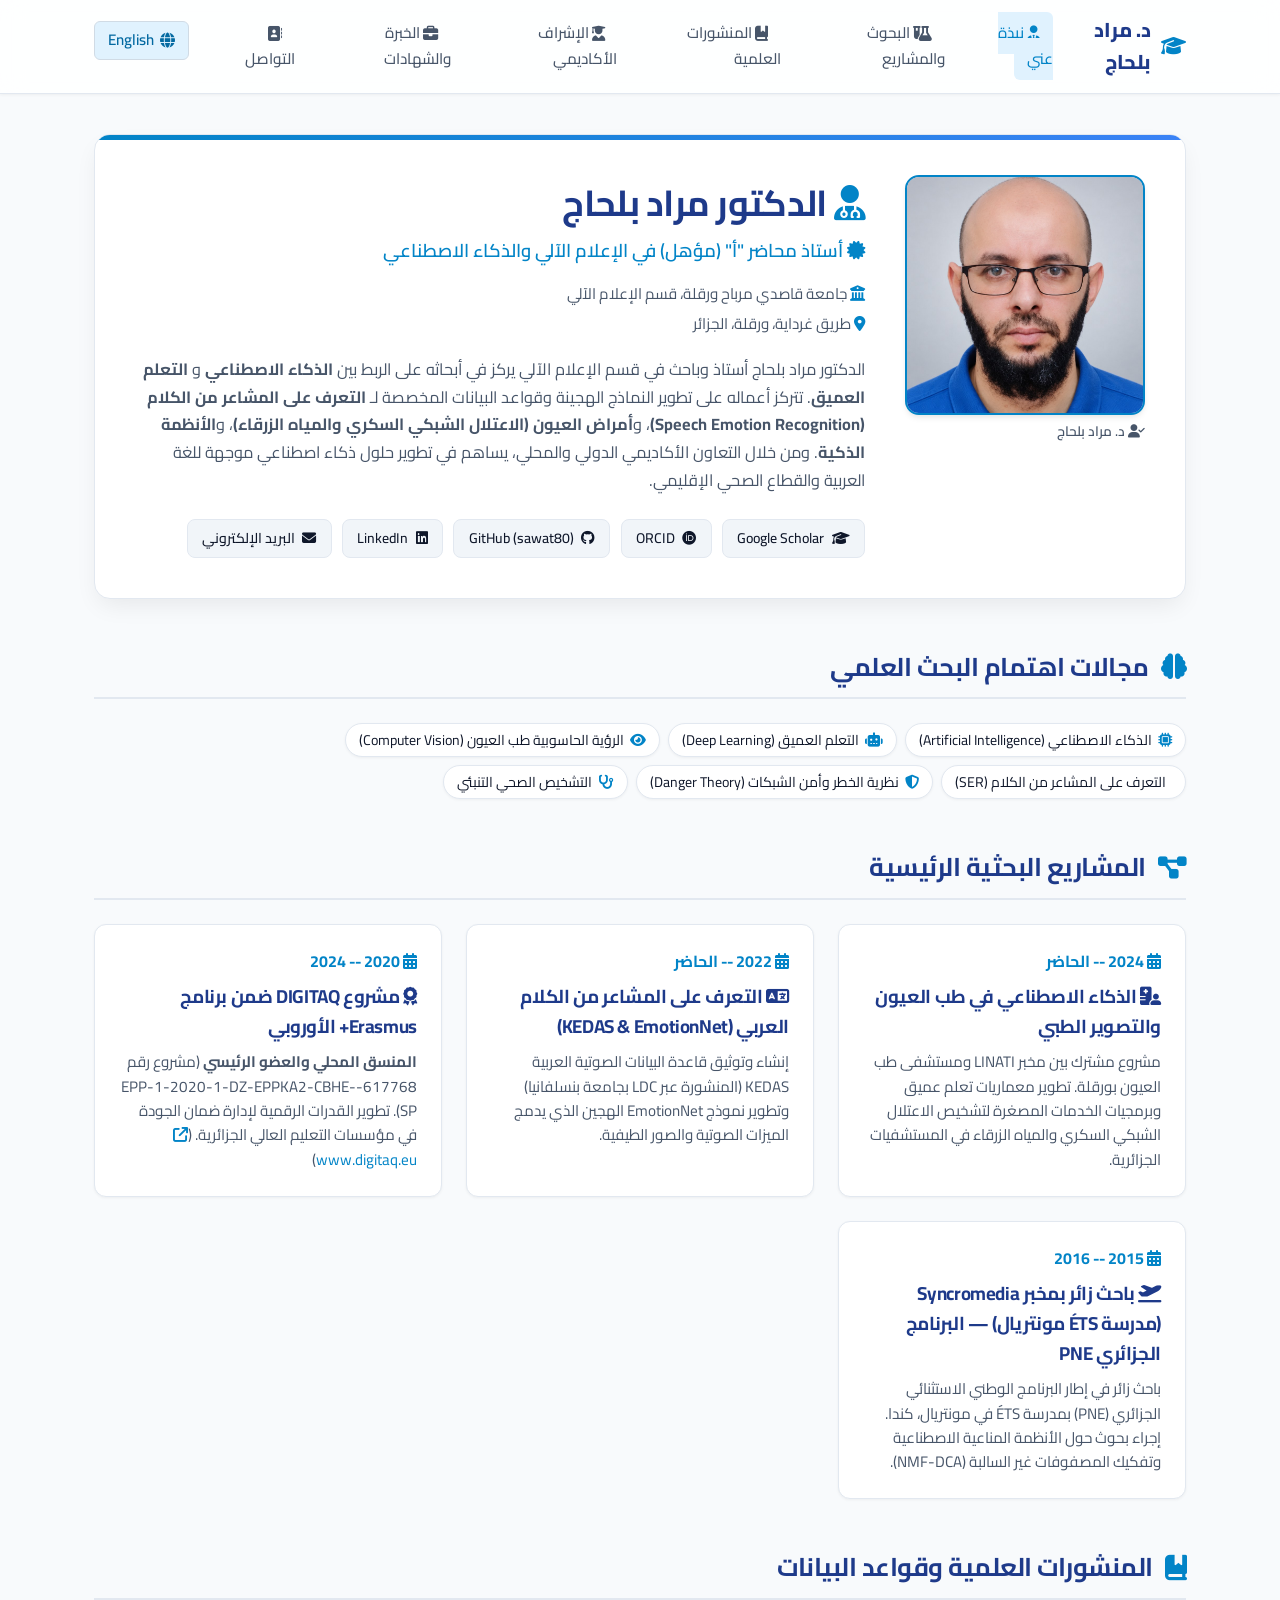
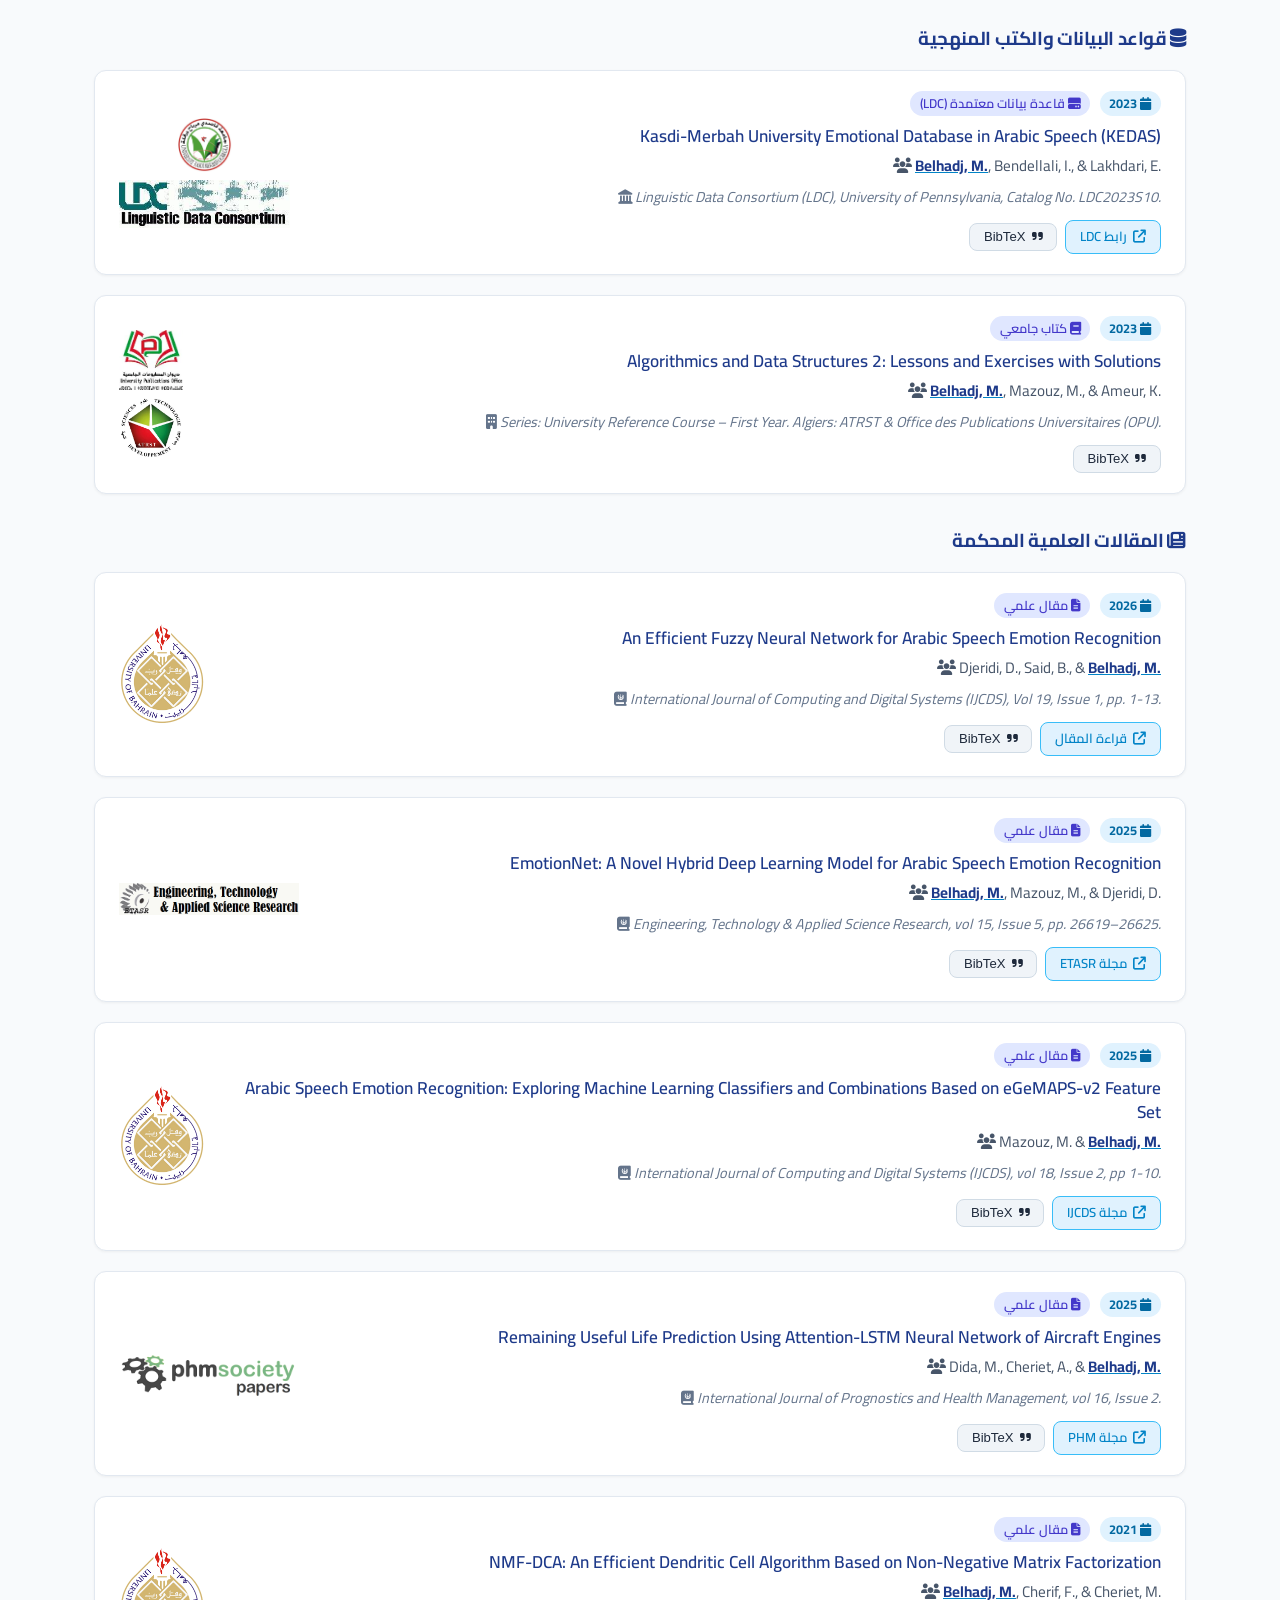
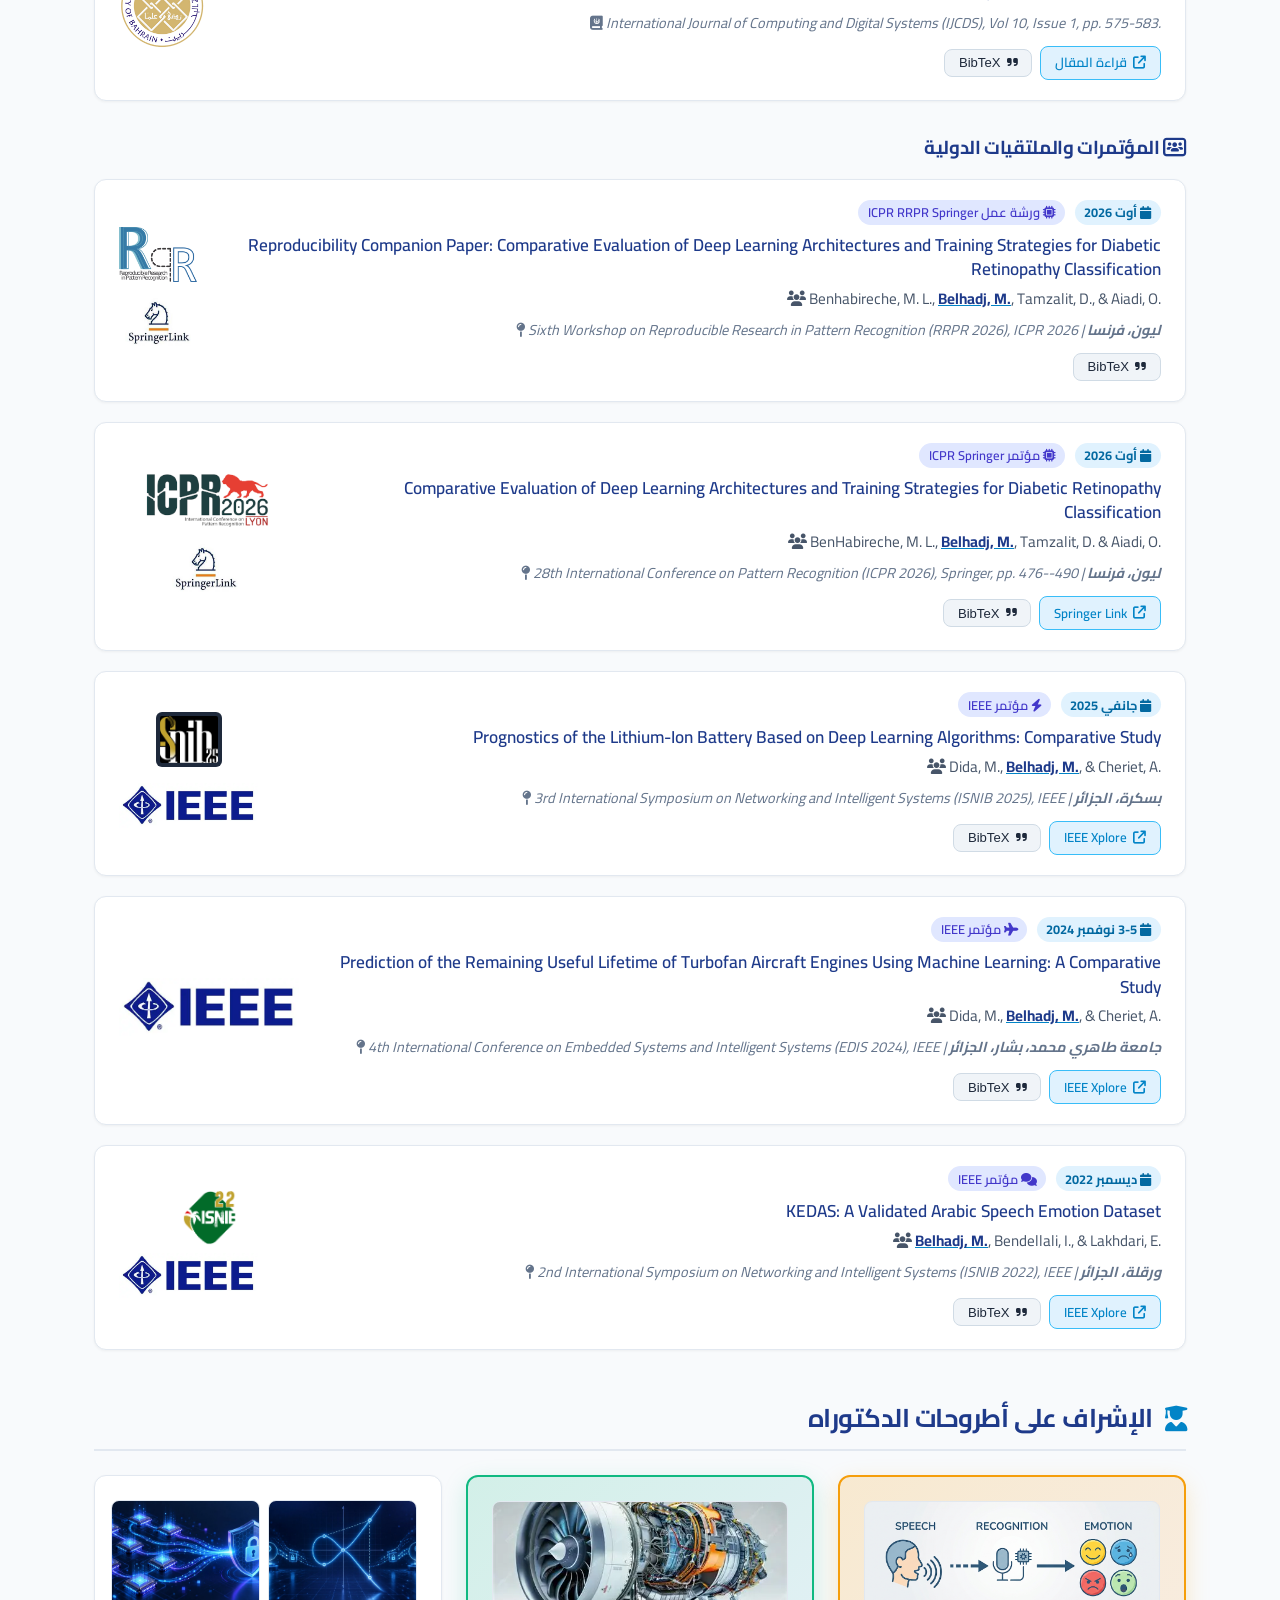
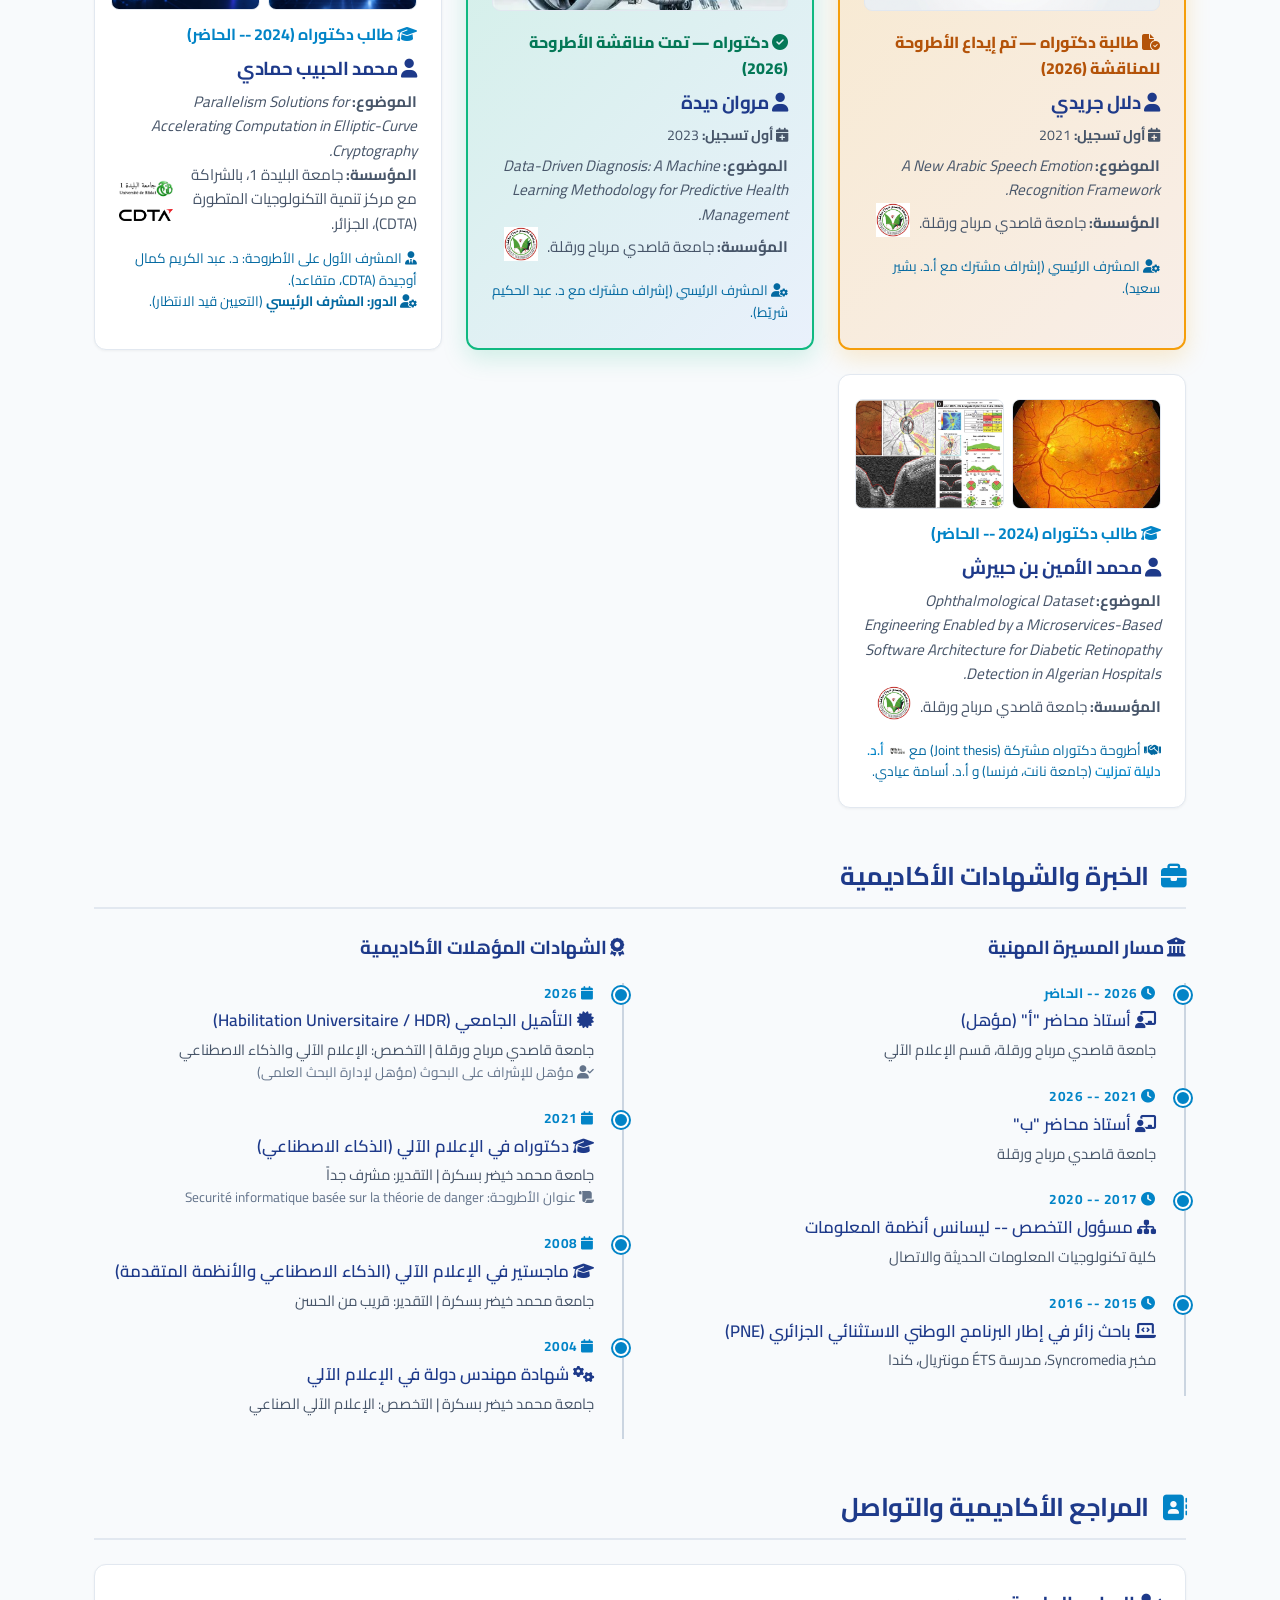
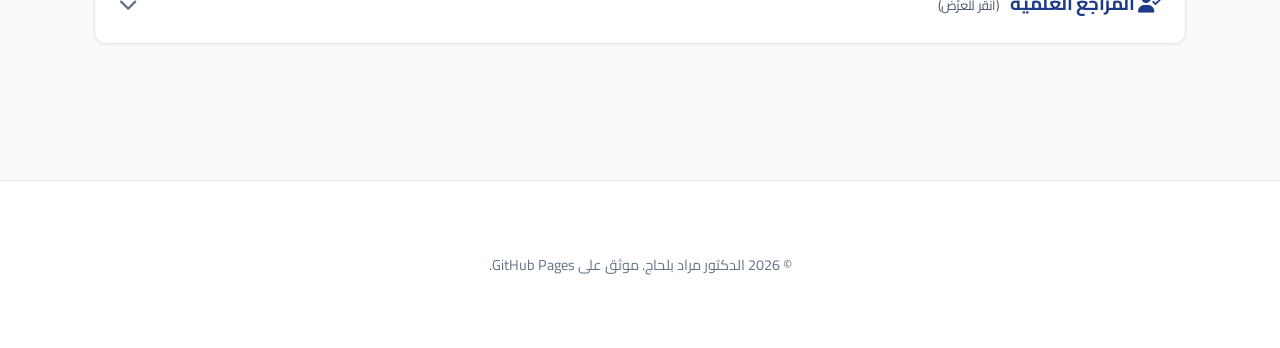
==== index_ar.html @ 5561ae5f "Remove academic referee email addresses" ====
<!DOCTYPE html>
<html lang="ar" dir="rtl">
<head>
  <!-- Google tag (gtag.js) -->
  <script async src="https://www.googletagmanager.com/gtag/js?id=G-BW6QEL1H12"></script>
  <script>
    window.dataLayer = window.dataLayer || [];
    function gtag(){dataLayer.push(arguments);}
    gtag('js', new Date());

    gtag('config', 'G-BW6QEL1H12');
  </script>
  <meta charset="UTF-8">
  <meta name="viewport" content="width=device-width, initial-scale=1.0">
  <title>الدكتور مراد بلحاج | السيرة الأكاديمية والبحوث</title>
  <meta name="description" content="السيرة الذاتية والأكاديمية، المنشورات العلمية، والبحوث للدكتور مراد بلحاج، أستاذ محاضر (أ) في الذكاء الاصطناعي بجامعة ورقلة.">
  
  <!-- Google Fonts & Font Awesome Icons -->
  <link rel="preconnect" href="https://fonts.googleapis.com">
  <link rel="preconnect" href="https://fonts.gstatic.com" crossorigin>
  <link href="https://fonts.googleapis.com/css2?family=Cairo:wght@300;400;500;600;700;800&family=Inter:wght@400;500;600;700&family=JetBrains+Mono:wght@400;500&display=swap" rel="stylesheet">
  <link rel="stylesheet" href="https://cdnjs.cloudflare.com/ajax/libs/font-awesome/6.4.0/css/all.min.css">
  
  <link rel="stylesheet" href="style.css">
  <style>
    body {
      font-family: 'Cairo', 'Inter', -apple-system, sans-serif;
    }
    .timeline-item {
      padding-left: 0;
      padding-right: 1.75rem;
      border-left: none;
      border-right: 2px solid #cbd5e1;
    }
    .timeline-item::before {
      left: auto;
      right: -7px;
    }
    .pub-title, .pub-authors, .pub-venue {
      direction: ltr;
      text-align: right;
    }
    pre.bibtex-code {
      direction: ltr;
      text-align: left;
    }
  </style>
</head>
<body>

  <!-- Navigation Bar -->
  <nav class="navbar">
    <div class="nav-container">
      <a href="#" class="nav-brand">
        <i class="fa-solid fa-graduation-cap"></i> د. مراد بلحاج
      </a>
      <ul class="nav-links">
        <li><a href="#about" class="active"><i class="fa-solid fa-user-tie"></i> نبذة عني</a></li>
        <li><a href="#research"><i class="fa-solid fa-flask-vial"></i> البحوث والمشاريع</a></li>
        <li><a href="#publications"><i class="fa-solid fa-book-bookmark"></i> المنشورات العلمية</a></li>
        <li><a href="#supervision"><i class="fa-solid fa-user-graduate"></i> الإشراف الأكاديمي</a></li>
        <li><a href="#experience"><i class="fa-solid fa-briefcase"></i> الخبرة والشهادات</a></li>
        <li><a href="#contact"><i class="fa-solid fa-address-book"></i> التواصل</a></li>
        <li><a href="index.html" class="btn-sm" style="background: var(--tag-bg); color: var(--tag-text); font-weight: 600;"><i class="fa-solid fa-globe"></i> English</a></li>
      </ul>
    </div>
  </nav>

  <div class="container">

    <!-- Hero / Profile Section -->
    <section id="about" class="hero-section">
      <div class="profile-avatar-wrapper">
        <img src="images/mourad_belhadj_profile.jpg" alt="الدكتور مراد بلحاج" class="profile-photo">
        <div class="avatar-subtitle"><i class="fa-solid fa-user-check"></i> د. مراد بلحاج</div>
      </div>
      
      <div class="hero-content">
        <h1><i class="fa-solid fa-user-doctor" style="color: var(--accent-primary);"></i> الدكتور مراد بلحاج</h1>
        <div class="hero-title-sub"><i class="fa-solid fa-certificate"></i> أستاذ محاضر "أ" (مؤهل) في الإعلام الآلي والذكاء الاصطناعي</div>
        
        <div class="hero-affiliation">
          <span><i class="fa-solid fa-building-columns" style="color: var(--accent-primary);"></i> جامعة قاصدي مرباح ورقلة، قسم الإعلام الآلي</span>
          <span><i class="fa-solid fa-location-dot" style="color: var(--accent-primary);"></i> طريق غرداية، ورقلة، الجزائر</span>
        </div>

        <p class="hero-bio">
          الدكتور مراد بلحاج أستاذ وباحث في قسم الإعلام الآلي يركز في أبحاثه على الربط بين 
          <strong>الذكاء الاصطناعي</strong> و <strong>التعلم العميق</strong>. تتركز أعماله على تطوير النماذج الهجينة 
          وقواعد البيانات المخصصة لـ <strong>التعرف على المشاعر من الكلام (Speech Emotion Recognition)</strong>، 
          و<strong>أمراض العيون (الاعتلال الشبكي السكري والمياه الزرقاء)</strong>، و<strong>الأنظمة الذكية</strong>. 
          ومن خلال التعاون الأكاديمي الدولي والمحلي، يساهم في تطوير حلول ذكاء اصطناعي موجهة للغة العربية والقطاع الصحي الإقليمي.
        </p>

        <div class="social-links">
          <a href="https://scholar.google.com/citations?user=g9hxXgEAAAAJ" target="_blank" class="social-btn">
            <i class="fa-solid fa-graduation-cap"></i> Google Scholar
          </a>
          <a href="https://orcid.org/0000-0002-5413-6662" target="_blank" class="social-btn">
            <i class="fa-brands fa-orcid"></i> ORCID
          </a>
          <a href="https://github.com/sawat80" target="_blank" class="social-btn">
            <i class="fa-brands fa-github"></i> GitHub (sawat80)
          </a>
          <a href="https://linkedin.com/in/mourad-belhadj" target="_blank" class="social-btn">
            <i class="fa-brands fa-linkedin"></i> LinkedIn
          </a>
          <a href="mailto:belhadj.mourad@univ-ouargla.dz" class="social-btn">
            <i class="fa-solid fa-envelope"></i> البريد الإلكتروني
          </a>
        </div>
      </div>
    </section>

    <!-- Research Interests -->
    <section class="section-container" style="margin-bottom: 3rem;">
      <h2 class="section-title"><i class="fa-solid fa-brain"></i> مجالات اهتمام البحث العلمي</h2>
      <div class="tag-cloud">
        <span class="tag"><i class="fa-solid fa-microchip"></i> الذكاء الاصطناعي (Artificial Intelligence)</span>
        <span class="tag"><i class="fa-solid fa-robot"></i> التعلم العميق (Deep Learning)</span>
        <span class="tag"><i class="fa-solid fa-eye"></i> الرؤية الحاسوبية طب العيون (Computer Vision)</span>
        <span class="tag"><i class="fa-solid fa-waveform"></i> التعرف على المشاعر من الكلام (SER)</span>
        <span class="tag"><i class="fa-solid fa-shield-halved"></i> نظرية الخطر وأمن الشبكات (Danger Theory)</span>
        <span class="tag"><i class="fa-solid fa-stethoscope"></i> التشخيص الصحي التنبئي</span>
      </div>
    </section>

    <!-- Active Research Projects & Grants -->
    <section id="research" style="margin-bottom: 3rem;">
      <h2 class="section-title"><i class="fa-solid fa-diagram-project"></i> المشاريع البحثية الرئيسية</h2>
      <div class="grid-2">
        <div class="card">
          <div style="color: var(--accent-primary); font-weight: 700; margin-bottom: 0.5rem;"><i class="fa-solid fa-calendar-days"></i> 2024 -- الحاضر</div>
          <h3><i class="fa-solid fa-hospital-user"></i> الذكاء الاصطناعي في طب العيون والتصوير الطبي</h3>
          <p style="color: var(--text-muted); font-size: 0.95rem; margin-top: 0.5rem;">
            مشروع مشترك بين مخبر LINATI ومستشفى طب العيون بورقلة. 
            تطوير معماريات تعلم عميق وبرمجيات الخدمات المصغرة لتشخيص الاعتلال الشبكي السكري 
            والمياه الزرقاء في المستشفيات الجزائرية.
          </p>
        </div>

        <div class="card">
          <div style="color: var(--accent-primary); font-weight: 700; margin-bottom: 0.5rem;"><i class="fa-solid fa-calendar-days"></i> 2022 -- الحاضر</div>
          <h3><i class="fa-solid fa-language"></i> التعرف على المشاعر من الكلام العربي (KEDAS & EmotionNet)</h3>
          <p style="color: var(--text-muted); font-size: 0.95rem; margin-top: 0.5rem;">
            إنشاء وتوثيق قاعدة البيانات الصوتية العربية KEDAS (المنشورة عبر LDC بجامعة بنسلفانيا) 
            وتطوير نموذج EmotionNet الهجين الذي يدمج الميزات الصوتية والصور الطيفية.
          </p>
        </div>

        <div class="card">
          <div style="color: var(--accent-primary); font-weight: 700; margin-bottom: 0.5rem;"><i class="fa-solid fa-calendar-days"></i> 2020 -- 2024</div>
          <h3><i class="fa-solid fa-award"></i> مشروع DIGITAQ ضمن برنامج Erasmus+ الأوروبي</h3>
          <p style="color: var(--text-muted); font-size: 0.95rem; margin-top: 0.5rem;">
            <strong>المنسق المحلي والعضو الرئيسي</strong> (مشروع رقم 617768-EPP-1-2020-1-DZ-EPPKA2-CBHE-SP). 
            تطوير القدرات الرقمية لإدارة ضمان الجودة في مؤسسات التعليم العالي الجزائرية. 
            (<a href="https://www.digitaq.eu" target="_blank"><i class="fa-solid fa-arrow-up-right-from-square"></i> www.digitaq.eu</a>)
          </p>
        </div>

        <div class="card">
          <div style="color: var(--accent-primary); font-weight: 700; margin-bottom: 0.5rem;"><i class="fa-solid fa-calendar-days"></i> 2015 -- 2016</div>
          <h3><i class="fa-solid fa-plane-departure"></i> باحث زائر بمخبر Syncromedia (مدرسة ÉTS مونتريال) — البرنامج الجزائري PNE</h3>
          <p style="color: var(--text-muted); font-size: 0.95rem; margin-top: 0.5rem;">
            باحث زائر في إطار البرنامج الوطني الاستثنائي الجزائري (PNE) بمدرسة ÉTS في مونتريال، كندا. 
            إجراء بحوث حول الأنظمة المناعية الاصطناعية وتفكيك المصفوفات غير السالبة (NMF-DCA).
          </p>
        </div>
      </div>
    </section>

    <!-- Publications Section -->
    <section id="publications" style="margin-bottom: 3rem;">
      <h2 class="section-title"><i class="fa-solid fa-book-bookmark"></i> المنشورات العلمية وقواعد البيانات</h2>
      
      <!-- Datasets & Books -->
      <h3 style="margin: 1.5rem 0 1rem 0; color: var(--accent-navy);"><i class="fa-solid fa-database"></i> قواعد البيانات والكتب المنهجية</h3>
      
      <div class="publication-card">
        <div class="pub-card-body">
          <div class="pub-header">
            <span class="pub-year"><i class="fa-solid fa-calendar"></i> 2023</span>
            <span class="pub-type"><i class="fa-solid fa-hard-drive"></i> قاعدة بيانات معتمدة (LDC)</span>
          </div>
          <div class="pub-title">Kasdi-Merbah University Emotional Database in Arabic Speech (KEDAS)</div>
          <div class="pub-authors"><i class="fa-solid fa-users"></i> <strong>Belhadj, M.</strong>, Bendellali, I., & Lakhdari, E.</div>
          <div class="pub-venue"><i class="fa-solid fa-landmark"></i> Linguistic Data Consortium (LDC), University of Pennsylvania, Catalog No. LDC2023S10.</div>
          <div class="pub-actions">
            <a href="https://catalog.ldc.upenn.edu/LDC2023S10" target="_blank" class="btn-sm btn-primary-sm"><i class="fa-solid fa-arrow-up-right-from-square"></i> رابط LDC</a>
            <button class="btn-sm" onclick="showBibtex('kedas2023')"><i class="fa-solid fa-quote-right"></i> BibTeX</button>
          </div>
        </div>
        <div style="display: flex; flex-direction: column; gap: 0.5rem; align-items: center;">
          <img src="images/logo_ouargla.png" alt="جامعة ورقلة" class="pub-logo" style="max-height: 55px;">
          <img src="images/logo_ldc.png" alt="شعار LDC" class="pub-logo" style="max-height: 48px;">
        </div>
      </div>

      <div class="publication-card">
        <div class="pub-card-body">
          <div class="pub-header">
            <span class="pub-year"><i class="fa-solid fa-calendar"></i> 2023</span>
            <span class="pub-type"><i class="fa-solid fa-book"></i> كتاب جامعي</span>
          </div>
          <div class="pub-title">Algorithmics and Data Structures 2: Lessons and Exercises with Solutions</div>
          <div class="pub-authors"><i class="fa-solid fa-users"></i> <strong>Belhadj, M.</strong>, Mazouz, M., & Ameur, K.</div>
          <div class="pub-venue"><i class="fa-solid fa-building"></i> Series: University Reference Course – First Year. Algiers: ATRST & Office des Publications Universitaires (OPU).</div>
          <div class="pub-actions">
            <button class="btn-sm" onclick="showBibtex('belhadj2023textbook')"><i class="fa-solid fa-quote-right"></i> BibTeX</button>
          </div>
        </div>
        <div style="display: flex; flex-direction: column; gap: 0.5rem; align-items: center;">
          <img src="images/logo_opu.png" alt="شعار ديوان المطبوعات الجامعية" class="pub-logo" style="max-height: 60px;">
          <img src="images/logo_atrst.png" alt="شعار ATRST" class="pub-logo" style="max-height: 60px;">
        </div>
      </div>

      <!-- Journal Articles -->
      <h3 style="margin: 2rem 0 1rem 0; color: var(--accent-navy);"><i class="fa-solid fa-newspaper"></i> المقالات العلمية المحكمة</h3>

      <div class="publication-card">
        <div class="pub-card-body">
          <div class="pub-header"><span class="pub-year"><i class="fa-solid fa-calendar"></i> 2026</span><span class="pub-type"><i class="fa-solid fa-file-lines"></i> مقال علمي</span></div>
          <div class="pub-title">An Efficient Fuzzy Neural Network for Arabic Speech Emotion Recognition</div>
          <div class="pub-authors"><i class="fa-solid fa-users"></i> Djeridi, D., Said, B., & <strong>Belhadj, M.</strong></div>
          <div class="pub-venue"><i class="fa-solid fa-journal-whills"></i> International Journal of Computing and Digital Systems (IJCDS), Vol 19, Issue 1, pp. 1-13.</div>
          <div class="pub-actions">
            <a href="https://journal.uob.edu.bh/bitstreams/e0854fc7-91d5-4d75-b9c1-8eb22088a792" target="_blank" class="btn-sm btn-primary-sm"><i class="fa-solid fa-arrow-up-right-from-square"></i> قراءة المقال</a>
            <button class="btn-sm" onclick="showBibtex('djeridi2026fuzzy')"><i class="fa-solid fa-quote-right"></i> BibTeX</button>
          </div>
        </div>
        <img src="images/logo_uob.png" alt="شعار جامعة البحرين" class="pub-logo">
      </div>

      <div class="publication-card">
        <div class="pub-card-body">
          <div class="pub-header"><span class="pub-year"><i class="fa-solid fa-calendar"></i> 2025</span><span class="pub-type"><i class="fa-solid fa-file-lines"></i> مقال علمي</span></div>
          <div class="pub-title">EmotionNet: A Novel Hybrid Deep Learning Model for Arabic Speech Emotion Recognition</div>
          <div class="pub-authors"><i class="fa-solid fa-users"></i> <strong>Belhadj, M.</strong>, Mazouz, M., & Djeridi, D.</div>
          <div class="pub-venue"><i class="fa-solid fa-journal-whills"></i> Engineering, Technology & Applied Science Research, vol 15, Issue 5, pp. 26619–26625.</div>
          <div class="pub-actions">
            <a href="https://etasr.com/index.php/ETASR/article/view/12035" target="_blank" class="btn-sm btn-primary-sm"><i class="fa-solid fa-arrow-up-right-from-square"></i> مجلة ETASR</a>
            <button class="btn-sm" onclick="showBibtex('belhadj2025emotionnet')"><i class="fa-solid fa-quote-right"></i> BibTeX</button>
          </div>
        </div>
        <img src="images/logo_etasr.png" alt="شعار مجلة ETASR" class="pub-logo">
      </div>

      <div class="publication-card">
        <div class="pub-card-body">
          <div class="pub-header"><span class="pub-year"><i class="fa-solid fa-calendar"></i> 2025</span><span class="pub-type"><i class="fa-solid fa-file-lines"></i> مقال علمي</span></div>
          <div class="pub-title">Arabic Speech Emotion Recognition: Exploring Machine Learning Classifiers and Combinations Based on eGeMAPS-v2 Feature Set</div>
          <div class="pub-authors"><i class="fa-solid fa-users"></i> Mazouz, M. & <strong>Belhadj, M.</strong></div>
          <div class="pub-venue"><i class="fa-solid fa-journal-whills"></i> International Journal of Computing and Digital Systems (IJCDS), vol 18, Issue 2, pp 1-10.</div>
          <div class="pub-actions">
            <a href="https://journal.uob.edu.bh/items/327a57df-f5c2-46e1-96a6-7db7a7578175" target="_blank" class="btn-sm btn-primary-sm"><i class="fa-solid fa-arrow-up-right-from-square"></i> مجلة IJCDS</a>
            <button class="btn-sm" onclick="showBibtex('mazouz2025egemaps')"><i class="fa-solid fa-quote-right"></i> BibTeX</button>
          </div>
        </div>
        <img src="images/logo_uob.png" alt="شعار جامعة البحرين" class="pub-logo">
      </div>

      <div class="publication-card">
        <div class="pub-card-body">
          <div class="pub-header"><span class="pub-year"><i class="fa-solid fa-calendar"></i> 2025</span><span class="pub-type"><i class="fa-solid fa-file-lines"></i> مقال علمي</span></div>
          <div class="pub-title">Remaining Useful Life Prediction Using Attention-LSTM Neural Network of Aircraft Engines</div>
          <div class="pub-authors"><i class="fa-solid fa-users"></i> Dida, M., Cheriet, A., & <strong>Belhadj, M.</strong></div>
          <div class="pub-venue"><i class="fa-solid fa-journal-whills"></i> International Journal of Prognostics and Health Management, vol 16, Issue 2.</div>
          <div class="pub-actions">
            <a href="https://papers.phmsociety.org/index.php/ijphm/article/view/4274" target="_blank" class="btn-sm btn-primary-sm"><i class="fa-solid fa-arrow-up-right-from-square"></i> مجلة PHM</a>
            <button class="btn-sm" onclick="showBibtex('dida2025attention')"><i class="fa-solid fa-quote-right"></i> BibTeX</button>
          </div>
        </div>
        <img src="images/logo_phm.png" alt="شعار جمعية PHM" class="pub-logo">
      </div>

      <div class="publication-card">
        <div class="pub-card-body">
          <div class="pub-header"><span class="pub-year"><i class="fa-solid fa-calendar"></i> 2021</span><span class="pub-type"><i class="fa-solid fa-file-lines"></i> مقال علمي</span></div>
          <div class="pub-title">NMF-DCA: An Efficient Dendritic Cell Algorithm Based on Non-Negative Matrix Factorization</div>
          <div class="pub-authors"><i class="fa-solid fa-users"></i> <strong>Belhadj, M.</strong>, Cherif, F., & Cheriet, M.</div>
          <div class="pub-venue"><i class="fa-solid fa-journal-whills"></i> International Journal of Computing and Digital Systems (IJCDS), Vol 10, Issue 1, pp. 575-583.</div>
          <div class="pub-actions">
            <a href="https://journal.uob.edu.bh/items/e5a4f6c0-7860-4719-be64-b3e5b860c8e2" target="_blank" class="btn-sm btn-primary-sm"><i class="fa-solid fa-arrow-up-right-from-square"></i> قراءة المقال</a>
            <button class="btn-sm" onclick="showBibtex('belhadj2021nmfdca')"><i class="fa-solid fa-quote-right"></i> BibTeX</button>
          </div>
        </div>
        <img src="images/logo_uob.png" alt="شعار جامعة البحرين" class="pub-logo">
      </div>

      <!-- Conferences -->
      <h3 style="margin: 2rem 0 1rem 0; color: var(--accent-navy);"><i class="fa-solid fa-users-rectangle"></i> المؤتمرات والملتقيات الدولية</h3>

      <div class="publication-card">
        <div class="pub-card-body">
          <div class="pub-header"><span class="pub-year"><i class="fa-solid fa-calendar"></i> أوت 2026</span><span class="pub-type"><i class="fa-solid fa-microchip"></i> ورشة عمل ICPR RRPR Springer</span></div>
          <div class="pub-title">Reproducibility Companion Paper: Comparative Evaluation of Deep Learning Architectures and Training Strategies for Diabetic Retinopathy Classification</div>
          <div class="pub-authors"><i class="fa-solid fa-users"></i> Benhabireche, M. L., <strong>Belhadj, M.</strong>, Tamzalit, D., & Aiadi, O.</div>
          <div class="pub-venue"><i class="fa-solid fa-map-pin"></i> Sixth Workshop on Reproducible Research in Pattern Recognition (RRPR 2026), ICPR 2026 | <strong>ليون، فرنسا</strong></div>
          <div class="pub-actions">
            <button class="btn-sm" onclick="showBibtex('benhabireche2026reproducibility')"><i class="fa-solid fa-quote-right"></i> BibTeX</button>
          </div>
        </div>
        <div style="display: flex; flex-direction: column; gap: 0.5rem; align-items: center;">
          <a href="https://rrpr2026.sciencesconf.org/" target="_blank" title="ورشة RRPR 2026">
            <img src="images/logo_rrpr.png" alt="شعار RRPR" class="pub-logo" style="max-height: 55px;">
          </a>
          <a href="https://link.springer.com/" target="_blank" title="SpringerLink">
            <img src="images/logo_springerlink.png" alt="شعار Springer" class="pub-logo" style="max-height: 48px;">
          </a>
        </div>
      </div>

      <div class="publication-card">
        <div class="pub-card-body">
          <div class="pub-header"><span class="pub-year"><i class="fa-solid fa-calendar"></i> أوت 2026</span><span class="pub-type"><i class="fa-solid fa-microchip"></i> مؤتمر ICPR Springer</span></div>
          <div class="pub-title">Comparative Evaluation of Deep Learning Architectures and Training Strategies for Diabetic Retinopathy Classification</div>
          <div class="pub-authors"><i class="fa-solid fa-users"></i> BenHabireche, M. L., <strong>Belhadj, M.</strong>, Tamzalit, D. & Aiadi, O.</div>
          <div class="pub-venue"><i class="fa-solid fa-map-pin"></i> 28th International Conference on Pattern Recognition (ICPR 2026), Springer, pp. 476--490 | <strong>ليون، فرنسا</strong></div>
          <div class="pub-actions">
            <a href="https://link.springer.com/book/10.1007/978-3-032-31663-9" target="_blank" class="btn-sm btn-primary-sm"><i class="fa-solid fa-arrow-up-right-from-square"></i> Springer Link</a>
            <button class="btn-sm" onclick="showBibtex('benhabireche2026')"><i class="fa-solid fa-quote-right"></i> BibTeX</button>
          </div>
        </div>
        <div style="display: flex; flex-direction: column; gap: 0.5rem; align-items: center;">
          <a href="https://www.icpr2026.org/" target="_blank" title="مؤتمر ICPR 2026 ليون">
            <img src="images/logo_icpr26.png" alt="شعار ICPR 2026" class="pub-logo" style="max-height: 55px;">
          </a>
          <a href="https://link.springer.com/book/10.1007/978-3-032-31663-9" target="_blank" title="SpringerLink">
            <img src="images/logo_springerlink.png" alt="شعار Springer" class="pub-logo" style="max-height: 48px;">
          </a>
        </div>
      </div>

      <div class="publication-card">
        <div class="pub-card-body">
          <div class="pub-header"><span class="pub-year"><i class="fa-solid fa-calendar"></i> جانفي 2025</span><span class="pub-type"><i class="fa-solid fa-bolt"></i> مؤتمر IEEE</span></div>
          <div class="pub-title">Prognostics of the Lithium-Ion Battery Based on Deep Learning Algorithms: Comparative Study</div>
          <div class="pub-authors"><i class="fa-solid fa-users"></i> Dida, M., <strong>Belhadj, M.</strong>, & Cheriet, A.</div>
          <div class="pub-venue"><i class="fa-solid fa-map-pin"></i> 3rd International Symposium on Networking and Intelligent Systems (ISNIB 2025), IEEE | <strong>بسكرة، الجزائر</strong></div>
          <div class="pub-actions">
            <a href="https://ieeexplore.ieee.org/abstract/document/10983693" target="_blank" class="btn-sm btn-primary-sm"><i class="fa-solid fa-arrow-up-right-from-square"></i> IEEE Xplore</a>
            <button class="btn-sm" onclick="showBibtex('dida2025lithium')"><i class="fa-solid fa-quote-right"></i> BibTeX</button>
          </div>
        </div>
        <div style="display: flex; flex-direction: column; gap: 0.5rem; align-items: center;">
          <a href="https://ieeexplore.ieee.org/abstract/document/10983693" target="_blank" title="مؤتمر ISNIB 2025">
            <img src="images/logo_isnib25.png" alt="شعار ISNIB 2025" class="pub-logo" style="background: #1e293b; padding: 4px; border-radius: 6px; max-height: 55px;">
          </a>
          <a href="https://ieeexplore.ieee.org/" target="_blank" title="المكتبة الرقمية IEEE Xplore">
            <img src="images/logo_ieee.png" alt="شعار IEEE" class="pub-logo" style="max-height: 45px;">
          </a>
        </div>
      </div>

      <div class="publication-card">
        <div class="pub-card-body">
          <div class="pub-header"><span class="pub-year"><i class="fa-solid fa-calendar"></i> 3-5 نوفمبر 2024</span><span class="pub-type"><i class="fa-solid fa-plane"></i> مؤتمر IEEE</span></div>
          <div class="pub-title">Prediction of the Remaining Useful Lifetime of Turbofan Aircraft Engines Using Machine Learning: A Comparative Study</div>
          <div class="pub-authors"><i class="fa-solid fa-users"></i> Dida, M., <strong>Belhadj, M.</strong>, & Cheriet, A.</div>
          <div class="pub-venue"><i class="fa-solid fa-map-pin"></i> 4th International Conference on Embedded Systems and Intelligent Systems (EDIS 2024), IEEE | <strong>جامعة طاهري محمد، بشار، الجزائر</strong></div>
          <div class="pub-actions">
            <a href="https://ieeexplore.ieee.org/document/10783269" target="_blank" class="btn-sm btn-primary-sm"><i class="fa-solid fa-arrow-up-right-from-square"></i> IEEE Xplore</a>
            <button class="btn-sm" onclick="showBibtex('dida2024turbofan')"><i class="fa-solid fa-quote-right"></i> BibTeX</button>
          </div>
        </div>
        <a href="https://ieeexplore.ieee.org/document/10783269" target="_blank" title="المكتبة الرقمية IEEE Xplore">
          <img src="images/logo_ieee.png" alt="شعار IEEE" class="pub-logo">
        </a>
      </div>

      <div class="publication-card">
        <div class="pub-card-body">
          <div class="pub-header"><span class="pub-year"><i class="fa-solid fa-calendar"></i> ديسمبر 2022</span><span class="pub-type"><i class="fa-solid fa-comments"></i> مؤتمر IEEE</span></div>
          <div class="pub-title">KEDAS: A Validated Arabic Speech Emotion Dataset</div>
          <div class="pub-authors"><i class="fa-solid fa-users"></i> <strong>Belhadj, M.</strong>, Bendellali, I., & Lakhdari, E.</div>
          <div class="pub-venue"><i class="fa-solid fa-map-pin"></i> 2nd International Symposium on Networking and Intelligent Systems (ISNIB 2022), IEEE | <strong>ورقلة، الجزائر</strong></div>
          <div class="pub-actions">
            <a href="https://ieeexplore.ieee.org/document/10075694" target="_blank" class="btn-sm btn-primary-sm"><i class="fa-solid fa-arrow-up-right-from-square"></i> IEEE Xplore</a>
            <button class="btn-sm" onclick="showBibtex('belhadj2022kedasconf')"><i class="fa-solid fa-quote-right"></i> BibTeX</button>
          </div>
        </div>
        <div style="display: flex; flex-direction: column; gap: 0.5rem; align-items: center;">
          <img src="images/logo_isnib.png" alt="شعار ISNIB" class="pub-logo" style="max-height: 55px;">
          <a href="https://ieeexplore.ieee.org/document/10075694" target="_blank" title="المكتبة الرقمية IEEE Xplore">
            <img src="images/logo_ieee.png" alt="شعار IEEE" class="pub-logo" style="max-height: 45px;">
          </a>
        </div>
      </div>

    </section>

    <!-- PhD Supervision -->
    <section id="supervision" style="margin-bottom: 3rem;">
      <h2 class="section-title"><i class="fa-solid fa-user-graduate"></i> الإشراف على أطروحات الدكتوراه</h2>
      <div class="grid-2">
        
        <div class="card" style="background: linear-gradient(135deg, rgba(245, 158, 11, 0.18), rgba(249, 115, 22, 0.09)); border: 2px solid #f59e0b; box-shadow: 0 8px 24px rgba(245, 158, 11, 0.20);">
          <div style="margin-bottom: 0.75rem;">
            <img src="images/ser_diagram.png" alt="التعرف على المشاعر من الكلام" style="width: 100%; height: 110px; object-fit: cover; border-radius: 8px; border: 1px solid var(--border-color);">
          </div>
          <div style="color: #b45309; font-weight: 800;"><i class="fa-solid fa-file-circle-check"></i> طالبة دكتوراه — تم إيداع الأطروحة للمناقشة (2026)</div>
          <h3 style="margin: 0.4rem 0;"><i class="fa-solid fa-user"></i> دلال جريدي</h3>
          <div style="margin: 0.15rem 0 0.45rem; color: var(--text-muted); font-size: 0.88rem;"><i class="fa-solid fa-calendar-plus"></i> <strong>أول تسجيل:</strong> 2021</div>

          <p style="color: var(--text-muted); font-size: 0.95rem;">
            <strong>الموضوع:</strong> <em>A New Arabic Speech Emotion Recognition Framework.</em>
          </p>
          <p style="color: var(--text-muted); font-size: 0.95rem; display: flex; flex-direction: row-reverse; align-items: center; justify-content: flex-end; gap: 0.55rem;">
            <a href="https://www.univ-ouargla.dz/" target="_blank" title="جامعة قاصدي مرباح ورقلة"><img src="images/logo_ouargla.png" alt="شعار جامعة ورقلة" style="width: 34px; height: 34px; object-fit: contain; flex: 0 0 auto;"></a>
            <span><strong>المؤسسة:</strong> جامعة قاصدي مرباح ورقلة.</span>
          </p>
          <div style="margin-top: 0.75rem; font-size: 0.85rem; color: var(--tag-text);">
            <i class="fa-solid fa-user-gear"></i> المشرف الرئيسي (إشراف مشترك مع أ.د. بشير سعيد).
          </div>
        </div>

        <div class="card" style="background: linear-gradient(135deg, rgba(16, 185, 129, 0.16), rgba(59, 130, 246, 0.08)); border: 2px solid #10b981; box-shadow: 0 8px 24px rgba(16, 185, 129, 0.18);">
          <div style="margin-bottom: 0.75rem;">
            <img src="images/aircraft_engine.png" alt="التشخيص التنبئي لمحركات الطائرات" style="width: 100%; height: 110px; object-fit: cover; border-radius: 8px; border: 1px solid var(--border-color);">
          </div>
          <div style="color: #047857; font-weight: 800;"><i class="fa-solid fa-circle-check"></i> دكتوراه — تمت مناقشة الأطروحة (2026)</div>
          <h3 style="margin: 0.4rem 0;"><i class="fa-solid fa-user"></i> مروان ديدة</h3>
          <div style="margin: 0.15rem 0 0.45rem; color: var(--text-muted); font-size: 0.88rem;"><i class="fa-solid fa-calendar-plus"></i> <strong>أول تسجيل:</strong> 2023</div>

          <p style="color: var(--text-muted); font-size: 0.95rem;">
            <strong>الموضوع:</strong> <em>Data-Driven Diagnosis: A Machine Learning Methodology for Predictive Health Management.</em>
          </p>
          <p style="color: var(--text-muted); font-size: 0.95rem; display: flex; flex-direction: row-reverse; align-items: center; justify-content: flex-end; gap: 0.55rem;">
            <a href="https://www.univ-ouargla.dz/" target="_blank" title="جامعة قاصدي مرباح ورقلة"><img src="images/logo_ouargla.png" alt="شعار جامعة ورقلة" style="width: 34px; height: 34px; object-fit: contain; flex: 0 0 auto;"></a>
            <span><strong>المؤسسة:</strong> جامعة قاصدي مرباح ورقلة.</span>
          </p>
          <div style="margin-top: 0.75rem; font-size: 0.85rem; color: var(--tag-text);">
            <i class="fa-solid fa-user-gear"></i> المشرف الرئيسي (إشراف مشترك مع د. عبد الحكيم شريّط).
          </div>
        </div>
        <div class="card">
          <div style="display: flex; gap: 0.5rem; margin-bottom: 0.75rem;">
            <img src="images/ecc_cryptography.jpg" alt="التشفير باستخدام المنحنيات الإهليلجية" style="width: 50%; height: 110px; object-fit: cover; border-radius: 8px; border: 1px solid var(--border-color);">
            <img src="images/parallel_crypto.jpg" alt="الحوسبة المتوازية للتشفير" style="width: 50%; height: 110px; object-fit: cover; border-radius: 8px; border: 1px solid var(--border-color);">
          </div>
          <div style="color: var(--accent-primary); font-weight: 700;"><i class="fa-solid fa-graduation-cap"></i> طالب دكتوراه (2024 -- الحاضر)</div>
          <h3 style="margin: 0.4rem 0;"><i class="fa-solid fa-user"></i> محمد الحبيب حمادي</h3>
          <p style="color: var(--text-muted); font-size: 0.95rem;">
            <strong>الموضوع:</strong> <em>Parallelism Solutions for Accelerating Computation in Elliptic-Curve Cryptography.</em>
          </p>
          <p style="color: var(--text-muted); font-size: 0.95rem; display: flex; flex-direction: row-reverse; align-items: center; justify-content: flex-end; gap: 0.55rem;">
            <span style="display: flex; flex-direction: column; align-items: center; gap: 0.2rem; flex: 0 0 auto;">
              <a href="https://www.univ-blida.dz/" target="_blank" title="جامعة البليدة 1"><img src="images/logo_blida1.png" alt="شعار جامعة البليدة 1" style="width: 54px; height: 28px; object-fit: contain; display: block;"></a>
              <a href="https://www.cdta.dz/" target="_blank" title="مركز تنمية التكنولوجيات المتطورة"><img src="images/logo_cdta.png" alt="شعار مركز CDTA" style="width: 54px; height: 18px; object-fit: contain; display: block;"></a>
            </span>
            <span><strong>المؤسسة:</strong> جامعة البليدة 1، بالشراكة مع مركز تنمية التكنولوجيات المتطورة (CDTA)، الجزائر.</span>
          </p>
          <div style="margin-top: 0.75rem; font-size: 0.85rem; color: var(--tag-text);">
            <i class="fa-solid fa-user-tie"></i> المشرف الأول على الأطروحة: د. عبد الكريم كمال أوجيدة (CDTA، متقاعد).<br>
            <i class="fa-solid fa-user-gear"></i> <strong>الدور: المشرف الرئيسي</strong> (التعيين قيد الانتظار).
          </div>
        </div>
        
        <div class="card">
          <div style="display: flex; gap: 0.5rem; margin-bottom: 0.75rem;">
            <img src="images/retinopathy.png" alt="الاعتلال الشبكي السكري" style="width: 50%; height: 110px; object-fit: cover; border-radius: 8px; border: 1px solid var(--border-color);">
            <img src="images/glaucoma.png" alt="تشخيص المياه الزرقاء" style="width: 50%; height: 110px; object-fit: cover; border-radius: 8px; border: 1px solid var(--border-color);">
          </div>
          <div style="color: var(--accent-primary); font-weight: 700;"><i class="fa-solid fa-graduation-cap"></i> طالب دكتوراه (2024 -- الحاضر)</div>
          <h3 style="margin: 0.4rem 0;"><i class="fa-solid fa-user"></i> محمد الأمين بن حبيرش</h3>
          <p style="color: var(--text-muted); font-size: 0.95rem;">
            <strong>الموضوع:</strong> <em>Ophthalmological Dataset Engineering Enabled by a Microservices-Based Software Architecture for Diabetic Retinopathy Detection in Algerian Hospitals.</em>
          </p>
          <p style="color: var(--text-muted); font-size: 0.95rem; display: flex; flex-direction: row-reverse; align-items: center; justify-content: flex-end; gap: 0.55rem;">
            <a href="https://www.univ-ouargla.dz/" target="_blank" title="جامعة قاصدي مرباح ورقلة"><img src="images/logo_ouargla.png" alt="شعار جامعة ورقلة" style="width: 34px; height: 34px; object-fit: contain; flex: 0 0 auto;"></a>
            <span><strong>المؤسسة:</strong> جامعة قاصدي مرباح ورقلة.</span>
          </p>
          <div style="margin-top: 0.75rem; font-size: 0.85rem; color: var(--tag-text);">
            <i class="fa-solid fa-handshake"></i> أطروحة دكتوراه مشتركة (Joint thesis) مع <a href="https://scholar.google.com/citations?user=-3FlC0QAAAAJ" target="_blank" style="color: var(--accent-primary); font-weight: 600;"><img src="images/logo_nantes.png" alt="جامعة نانت" style="width: 16px; height: 16px; border-radius: 50%; vertical-align: middle; margin-left: 3px;"> أ.د. دليلة تمزليت</a> (جامعة نانت، فرنسا) و أ.د. أسامة عيادي.
          </div>
        </div>


      </div>
    </section>

    <!-- Professional Experience & Degrees -->
    <section id="experience" style="margin-bottom: 3rem;">
      <h2 class="section-title"><i class="fa-solid fa-briefcase"></i> الخبرة والشهادات الأكاديمية</h2>
      
      <div style="display: grid; grid-template-columns: repeat(auto-fit, minmax(320px, 1fr)); gap: 2rem;">
        
        <!-- Experience Timeline -->
        <div>
          <h3 style="margin-bottom: 1.25rem; color: var(--accent-navy);"><i class="fa-solid fa-building-columns"></i> مسار المسيرة المهنية</h3>
          
          <div class="timeline-item">
            <div class="timeline-date"><i class="fa-solid fa-clock"></i> 2026 -- الحاضر</div>
            <div class="timeline-title"><i class="fa-solid fa-chalkboard-user"></i> أستاذ محاضر "أ" (مؤهل)</div>
            <div class="timeline-subtitle">جامعة قاصدي مرباح ورقلة، قسم الإعلام الآلي</div>
          </div>

          <div class="timeline-item">
            <div class="timeline-date"><i class="fa-solid fa-clock"></i> 2021 -- 2026</div>
            <div class="timeline-title"><i class="fa-solid fa-chalkboard-user"></i> أستاذ محاضر "ب"</div>
            <div class="timeline-subtitle">جامعة قاصدي مرباح ورقلة</div>
          </div>

          <div class="timeline-item">
            <div class="timeline-date"><i class="fa-solid fa-clock"></i> 2017 -- 2020</div>
            <div class="timeline-title"><i class="fa-solid fa-sitemap"></i> مسؤول التخصص -- ليسانس أنظمة المعلومات</div>
            <div class="timeline-subtitle">كلية تكنولوجيات المعلومات الحديثة والاتصال</div>
          </div>

          <div class="timeline-item">
            <div class="timeline-date"><i class="fa-solid fa-clock"></i> 2015 -- 2016</div>
            <div class="timeline-title"><i class="fa-solid fa-laptop-code"></i> باحث زائر في إطار البرنامج الوطني الاستثنائي الجزائري (PNE)</div>
            <div class="timeline-subtitle">مخبر Syncromedia، مدرسة ÉTS مونتريال، كندا</div>
          </div>
        </div>

        <!-- Degrees -->
        <div>
          <h3 style="margin-bottom: 1.25rem; color: var(--accent-navy);"><i class="fa-solid fa-award"></i> الشهادات المؤهلات الأكاديمية</h3>
          
          <div class="timeline-item">
            <div class="timeline-date"><i class="fa-solid fa-calendar"></i> 2026</div>
            <div class="timeline-title"><i class="fa-solid fa-certificate"></i> التأهيل الجامعي (Habilitation Universitaire / HDR)</div>
            <div class="timeline-subtitle">جامعة قاصدي مرباح ورقلة | التخصص: الإعلام الآلي والذكاء الاصطناعي</div>
            <div style="font-size: 0.85rem; color: var(--text-dim);"><i class="fa-solid fa-user-check"></i> مؤهل للإشراف على البحوث (مؤهل لإدارة البحث العلمى)</div>
          </div>

          <div class="timeline-item">
            <div class="timeline-date"><i class="fa-solid fa-calendar"></i> 2021</div>
            <div class="timeline-title"><i class="fa-solid fa-graduation-cap"></i> دكتوراه في الإعلام الآلي (الذكاء الاصطناعي)</div>
            <div class="timeline-subtitle">جامعة محمد خيضر بسكرة | التقدير: مشرف جداً</div>
            <div style="font-size: 0.85rem; color: var(--text-dim);"><i class="fa-solid fa-scroll"></i> عنوان الأطروحة: Securité informatique basée sur la théorie de danger</div>
          </div>

          <div class="timeline-item">
            <div class="timeline-date"><i class="fa-solid fa-calendar"></i> 2008</div>
            <div class="timeline-title"><i class="fa-solid fa-graduation-cap"></i> ماجستير في الإعلام الآلي (الذكاء الاصطناعي والأنظمة المتقدمة)</div>
            <div class="timeline-subtitle">جامعة محمد خيضر بسكرة | التقدير: قريب من الحسن</div>
          </div>

          <div class="timeline-item">
            <div class="timeline-date"><i class="fa-solid fa-calendar"></i> 2004</div>
            <div class="timeline-title"><i class="fa-solid fa-gears"></i> شهادة مهندس دولة في الإعلام الآلي</div>
            <div class="timeline-subtitle">جامعة محمد خيضر بسكرة | التخصص: الإعلام الآلي الصناعي</div>
          </div>
        </div>

      </div>
    </section>

    <!-- References & Contact -->
    <section id="contact">
      <h2 class="section-title"><i class="fa-solid fa-address-book"></i> المراجع الأكاديمية والتواصل</h2>
      
      <div class="card" style="margin-bottom: 2rem;">
        <h3 class="ref-section-toggle" onclick="toggleRefSection(this)" style="cursor: pointer; display: flex; align-items: center; justify-content: space-between; margin-bottom: 0; color: var(--accent-navy); user-select: none;">
          <span><i class="fa-solid fa-user-check"></i> المراجع العلمية <span style="font-size: 0.82rem; font-weight: normal; color: var(--text-muted); margin-right: 0.5rem;">(انقر للعرْض)</span></span>
          <i class="fa-solid fa-chevron-down ref-section-chevron" style="transition: transform 0.3s ease; color: var(--text-dim);"></i>
        </h3>
        <div class="ref-section-collapsible" style="display: none; margin-top: 1.25rem;">
        <ul style="list-style: none; display: grid; grid-template-columns: repeat(auto-fit, minmax(260px, 1fr)); gap: 1.25rem;">
          <li class="ref-card-content">
            <a href="http://univ-biskra.dz" target="_blank" title="جامعة محمد خيضر بسكرة">
              <img src="images/logo_biskra.png" alt="جامعة بسكرة" class="ref-logo">
            </a>
            <div>
              <strong><a href="https://scholar.google.com/citations?user=OCHr2xMAAAAJ" target="_blank" style="color: var(--accent-navy);"><i class="fa-solid fa-graduation-cap"></i> أ.د. فضيل شريف</a></strong><br>
              <span style="color: var(--text-muted); font-size: 0.88rem;">جامعة محمد خيضر، بسكرة</span><br>
            </div>
          </li>
          <li class="ref-card-content">
            <a href="https://www.etsmtl.ca" target="_blank" title="مدرسة ÉTS مونتريال">
              <img src="images/logo_ets.png" alt="ÉTS مونتريال" class="ref-logo">
            </a>
            <div>
              <strong><a href="https://scholar.google.com/citations?user=oG89PhIAAAAJ" target="_blank" style="color: var(--accent-navy);"><i class="fa-solid fa-graduation-cap"></i> أ.د. محمد شريّط</a></strong><br>
              <span style="color: var(--text-muted); font-size: 0.88rem;">مدرسة ÉTS مونتريال، كندا</span><br>
            </div>
          </li>
          <!--
          <li class="ref-card-content">
            <a href="https://www.univ-nantes.fr" target="_blank" title="جامعة نانت فرنسا">
              <img src="images/logo_nantes.png" alt="جامعة نانت" class="ref-logo">
            </a>
            <div>
              <strong><a href="https://scholar.google.com/citations?user=-3FlC0QAAAAJ" target="_blank" style="color: var(--accent-navy);"><i class="fa-solid fa-graduation-cap"></i> أ.د. دليلة تمزليت</a></strong><br>
              <span style="color: var(--text-muted); font-size: 0.88rem;">جامعة نانت، فرنسا</span><br>
            </div>
          </li>
          -->
          <li class="ref-card-content">
            <a href="https://www.univ-lyon2.fr" target="_blank" title="جامعة لوميير ليون 2">
              <img src="images/logo_lyon2.png" alt="جامعة ليون 2" class="ref-logo">
            </a>
            <div>
              <strong><a href="https://scholar.google.com/citations?user=yolOWJoAAAAJ" target="_blank" style="color: var(--accent-navy);"><i class="fa-solid fa-graduation-cap"></i> أ.د. عائشة صخاري سكلولي</a></strong><br>
              <span style="color: var(--text-muted); font-size: 0.88rem;">جامعة لوميير ليون 2، فرنسا</span><br>
            </div>
          </li>
          <li class="ref-card-content">
            <a href="https://www.ensia.edu.dz" target="_blank" title="المدرسة الوطنية العليا للذكاء الاصطناعي">
              <img src="images/logo_ensia.png" alt="المدرسة الوطنية العليا للذكاء الاصطناعي" class="ref-logo">
            </a>
            <div>
              <strong><a href="https://scholar.google.com/citations?user=csbftG4AAAAJ" target="_blank" style="color: var(--accent-navy);"><i class="fa-solid fa-graduation-cap"></i> د. عبد الحكيم شريّط</a></strong><br>
              <span style="color: var(--text-muted); font-size: 0.88rem;">المدرسة الوطنية العليا للذكاء الاصطناعي (ENSIA)</span><br>
            </div>
          </li>
        </ul>
        </div>
      </div>

    </section>

  </div>

  <!-- BibTeX Modal -->
  <div id="bibtexModal" class="modal-backdrop">
    <div class="modal-box">
      <div class="modal-header">
        <h3 style="color: var(--accent-navy);"><i class="fa-solid fa-quote-left"></i> تصدير اقتباس BibTeX</h3>
        <button class="modal-close" onclick="hideBibtex()">&times;</button>
      </div>
      <pre class="bibtex-code" id="bibtexContent"></pre>
      <button class="btn-sm" style="width: 100%; justify-content: center; background: var(--tag-bg); color: var(--tag-text); font-weight: 600;" onclick="copyBibtex()"><i class="fa-solid fa-copy"></i> نسخ BibTeX إلى الحافظة</button>
    </div>
  </div>

  <footer>
    <div class="container">
      <p>&copy; 2026 الدكتور مراد بلحاج. موثق على GitHub Pages.</p>
    </div>
  </footer>

  <script>
    const bibtexEntries = {
      'benhabireche2026reproducibility': `@inproceedings{benhabireche2026reproducibility,
  title={Reproducibility Companion Paper: Comparative Evaluation of Deep Learning Architectures and Training Strategies for Diabetic Retinopathy Classification},
  author={Benhabireche, Mohamed Lamine and Belhadj, Mourad and Tamzalit, Dalila and Aiadi, Oussama},
  booktitle={Sixth Workshop on Reproducible Research in Pattern Recognition (RRPR 2026), ICPR 2026},
  year={2026},
  month={August},
  address={Lyon, France}
}`,
      'benhabireche2026': `@inproceedings{benhabireche2026comparative,
  title={Comparative Evaluation of Deep Learning Architectures and Training Strategies for Diabetic Retinopathy Classification},
  author={BenHabireche, Mohamed Lamine and Belhadj, Mourad and Tamzalit, Dalila and Aiadi, Oussama},
  booktitle={International Conference on Pattern Recognition},
  pages={476--490},
  year={2026},
  organization={Springer}
}`,
      'kedas2023': `@misc{belhadj2023kedas,
  title={Kasdi-Merbah University Emotional Database in Arabic Speech (KEDAS)},
  author={Belhadj, Mourad and Bendellali, Issam and Lakhdari, Elhocine},
  year={2023},
  publisher={Linguistic Data Consortium (LDC), University of Pennsylvania},
  note={LDC Catalog No. LDC2023S10}
}`,
      'belhadj2023textbook': `@book{belhadj2023algorithmics,
  title={Algorithmics and Data Structures 2: Lessons and Exercises with Solutions},
  author={Belhadj, Mourad and Mazouz, Mourad and Ameur, Kamel},
  year={2023},
  publisher={ATRST \\& Office des Publications Universitaires (OPU)},
  series={University Reference Course -- First Year},
  address={Algiers, Algeria}
}`,
      'djeridi2026fuzzy': `@article{djeridi2026efficient,
  title={An Efficient Fuzzy Neural Network for Arabic Speech Emotion Recognition},
  author={Djeridi, Dalel and Said, Bachir and Belhadj, Mourad},
  journal={International Journal of Computing and Digital Systems},
  volume={19},
  number={1},
  pages={1--13},
  year={2026}
}`,
      'belhadj2025emotionnet': `@article{belhadj2025emotionnet,
  title={EmotionNet: A Novel Hybrid Deep Learning Model for Arabic Speech Emotion Recognition},
  author={Belhadj, Mourad and Mazouz, Mourad and Djeridi, Dalel},
  journal={Engineering, Technology \\& Applied Science Research},
  volume={15},
  number={5},
  pages={26619--26625},
  year={2025}
}`,
      'mazouz2025egemaps': `@article{mazouz2025arabic,
  title={Arabic Speech Emotion Recognition: Exploring Machine Learning Classifiers and Combinations Based on eGeMAPS-v2 Feature Set},
  author={Mazouz, Mourad and Belhadj, Mourad},
  journal={International Journal of Computing and Digital Systems},
  volume={18},
  number={2},
  pages={1--10},
  year={2025}
}`,
      'dida2025attention': `@article{dida2025remaining,
  title={Remaining Useful Life Prediction Using Attention-LSTM Neural Network of Aircraft Engines},
  author={Dida, Merouane and Cheriet, Abdelhakim and Belhadj, Mourad},
  journal={International Journal of Prognostics and Health Management},
  volume={16},
  number={2},
  year={2025}
}`,
      'belhadj2021nmfdca': `@article{belhadj2021nmf,
  title={NMF-DCA: An Efficient Dendritic Cell Algorithm Based on Non-Negative Matrix Factorization},
  author={Belhadj, Mourad and Cherif, Foudil and Cheriet, Mohamed},
  journal={International Journal of Computing and Digital Systems},
  volume={10},
  number={1},
  pages={575--583},
  year={2021}
}`,
      'dida2025lithium': `@inproceedings{dida2025prognostics,
  title={Prognostics of the Lithium-Ion Battery Based on Deep Learning Algorithms: Comparative Study},
  author={Dida, Merouane and Belhadj, Mourad and Cheriet, Abdelhakim},
  booktitle={IEEE International Symposium on Networking and Industrial Automation (ISNIB)},
  year={2025},
  organization={IEEE}
}`,
      'dida2024turbofan': `@inproceedings{dida2024prediction,
  title={Prediction of the Remaining Useful Lifetime of Turbofan Aircraft Engines Using Machine Learning: A Comparative Study},
  author={Dida, Merouane and Belhadj, Mourad and Cheriet, Abdelhakim},
  booktitle={IEEE EDIS Conference},
  year={2024},
  organization={IEEE}
}`,
      'belhadj2022kedasconf': `@inproceedings{belhadj2022kedas,
  title={KEDAS: A Validated Arabic Speech Emotion Dataset},
  author={Belhadj, Mourad and Bendellali, Issam and Lakhdari, Elhocine},
  booktitle={IEEE International Symposium on Networking and Industrial Automation (ISNIB)},
  year={2022},
  organization={IEEE}
}`
    };

    function showBibtex(key) {
      document.getElementById('bibtexContent').textContent = bibtexEntries[key] || '';
      document.getElementById('bibtexModal').classList.add('active');
    }

    function hideBibtex() {
      document.getElementById('bibtexModal').classList.remove('active');
    }

    function copyBibtex() {
      const code = document.getElementById('bibtexContent').textContent;
      navigator.clipboard.writeText(code).then(() => {
        alert('تم نسخ اقتباس BibTeX بنجاح!');
      });
    }

    function toggleRefSection(el) {
      const card = el.closest('.card');
      const collapsible = card.querySelector('.ref-section-collapsible');
      const chevron = el.querySelector('.ref-section-chevron');
      if (collapsible.style.display === 'none' || !collapsible.style.display) {
        collapsible.style.display = 'block';
        chevron.style.transform = 'rotate(180deg)';
        chevron.style.color = 'var(--accent-primary)';
      } else {
        collapsible.style.display = 'none';
        chevron.style.transform = 'rotate(0deg)';
        chevron.style.color = 'var(--text-dim)';
      }
    }
  </script>

</body>
</html>
---- style.css ----
/* Light Modern Tech-Academic Biography Design System */
:root {
  --font-main: 'Inter', -apple-system, BlinkMacSystemFont, 'Segoe UI', Roboto, Helvetica, Arial, sans-serif;
  --font-mono: 'JetBrains Mono', 'Fira Code', Consolas, monospace;

  /* Color Palette - Clean Light Academic Theme */
  --bg-body: #f8fafc;
  --bg-surface: #ffffff;
  --bg-card: #ffffff;
  --bg-card-hover: #f1f5f9;
  --bg-glass: rgba(255, 255, 255, 0.85);

  --border-color: #e2e8f0;
  --border-highlight: #0284c7;

  --text-main: #0f172a;
  --text-muted: #475569;
  --text-dim: #64748b;

  --accent-primary: #0284c7; /* Tech Academic Sky Blue */
  --accent-navy: #1e3a8a;    /* Academic Deep Navy */
  --accent-gradient: linear-gradient(135deg, #0284c7 0%, #3b82f6 100%);
  --accent-glow: rgba(2, 132, 199, 0.08);

  --tag-bg: #e0f2fe;
  --tag-text: #0369a1;
  --type-tag-bg: #e0e7ff;
  --type-tag-text: #4338ca;

  --shadow-sm: 0 1px 3px rgba(0, 0, 0, 0.05);
  --shadow-md: 0 4px 6px -1px rgba(0, 0, 0, 0.07), 0 2px 4px -1px rgba(0, 0, 0, 0.04);
  --shadow-lg: 0 10px 25px -5px rgba(0, 0, 0, 0.08);

  --transition-fast: 0.2s cubic-bezier(0.4, 0, 0.2, 1);
  --transition-smooth: 0.3s cubic-bezier(0.4, 0, 0.2, 1);
}

/* Reset & Base */
* {
  box-sizing: border-box;
  margin: 0;
  padding: 0;
}

html {
  scroll-behavior: smooth;
}

body {
  font-family: var(--font-main);
  background-color: var(--bg-body);
  color: var(--text-main);
  line-height: 1.6;
  overflow-x: hidden;
}

/* Typography */
h1, h2, h3, h4 {
  font-weight: 700;
  letter-spacing: -0.02em;
  color: var(--accent-navy);
}

a {
  color: var(--accent-primary);
  text-decoration: none;
  transition: color var(--transition-fast);
}

a:hover {
  color: #0369a1;
  text-decoration: underline;
}

/* App Header & Navbar */
.navbar {
  position: sticky;
  top: 0;
  z-index: 100;
  background: var(--bg-glass);
  backdrop-filter: blur(12px);
  -webkit-backdrop-filter: blur(12px);
  border-bottom: 1px solid var(--border-color);
  padding: 0.9rem 0;
  box-shadow: var(--shadow-sm);
}

.nav-container {
  max-width: 1140px;
  margin: 0 auto;
  padding: 0 1.5rem;
  display: flex;
  justify-content: space-between;
  align-items: center;
}

.nav-brand {
  font-size: 1.25rem;
  font-weight: 800;
  color: var(--accent-navy);
  display: flex;
  align-items: center;
  gap: 0.6rem;
}

.nav-brand i {
  color: var(--accent-primary);
}

.nav-links {
  display: flex;
  gap: 1.2rem;
  list-style: none;
}

.nav-links a {
  color: var(--text-muted);
  font-weight: 500;
  font-size: 0.95rem;
  padding: 0.4rem 0.8rem;
  border-radius: 6px;
  transition: all var(--transition-fast);
}

.nav-links a:hover, .nav-links a.active {
  color: var(--accent-primary);
  background: var(--tag-bg);
  text-decoration: none;
}

/* Layout Container */
.container {
  max-width: 1140px;
  margin: 0 auto;
  padding: 2.5rem 1.5rem;
}

/* Hero / Header Card */
.hero-section {
  display: grid;
  grid-template-columns: 240px 1fr;
  gap: 2.5rem;
  align-items: start;
  background: var(--bg-surface);
  border: 1px solid var(--border-color);
  border-radius: 16px;
  padding: 2.5rem;
  margin-bottom: 3rem;
  box-shadow: var(--shadow-lg);
  position: relative;
  overflow: hidden;
}

.hero-section::before {
  content: '';
  position: absolute;
  top: 0;
  left: 0;
  right: 0;
  height: 5px;
  background: var(--accent-gradient);
}

.avatar-placeholder {
  width: 100%;
  aspect-ratio: 1 / 1;
  border-radius: 14px;
  background: linear-gradient(135deg, #f1f5f9 0%, #e2e8f0 100%);
  border: 2px solid var(--accent-primary);
  display: flex;
  flex-direction: column;
  align-items: center;
  justify-content: center;
  color: var(--accent-navy);
  font-size: 3.5rem;
  font-weight: 800;
  box-shadow: var(--shadow-md);
}

.profile-photo {
  width: 100%;
  aspect-ratio: 1 / 1;
  display: block;
  object-fit: cover;
  object-position: center 38%;
  border-radius: 14px;
  border: 2px solid var(--accent-primary);
  box-shadow: var(--shadow-md);
  background: #e2e8f0;
}

.avatar-subtitle {
  font-size: 0.85rem;
  margin-top: 0.4rem;
  color: var(--text-muted);
  font-weight: 600;
}

.hero-content h1 {
  font-size: 2.25rem;
  margin-bottom: 0.25rem;
  color: var(--accent-navy);
}

.hero-title-sub {
  font-size: 1.15rem;
  color: var(--accent-primary);
  font-weight: 600;
  margin-bottom: 1rem;
}

.hero-affiliation {
  color: var(--text-muted);
  font-size: 0.95rem;
  margin-bottom: 1.25rem;
  display: flex;
  flex-direction: column;
  gap: 0.35rem;
}

.hero-bio {
  color: var(--text-muted);
  font-size: 1.02rem;
  line-height: 1.7;
  margin-bottom: 1.5rem;
}

.social-links {
  display: flex;
  flex-wrap: wrap;
  gap: 0.65rem;
}

.social-btn {
  display: inline-flex;
  align-items: center;
  gap: 0.45rem;
  background: #f1f5f9;
  border: 1px solid var(--border-color);
  color: var(--text-main);
  padding: 0.45rem 0.9rem;
  border-radius: 8px;
  font-size: 0.88rem;
  font-weight: 500;
  transition: all var(--transition-fast);
}

.social-btn:hover {
  background: var(--tag-bg);
  border-color: var(--accent-primary);
  color: var(--tag-text);
  transform: translateY(-1px);
  text-decoration: none;
}

/* Section Header */
.section-title {
  font-size: 1.6rem;
  margin-bottom: 1.5rem;
  display: flex;
  align-items: center;
  gap: 0.75rem;
  border-bottom: 2px solid var(--border-color);
  padding-bottom: 0.6rem;
  color: var(--accent-navy);
}

.section-title i {
  color: var(--accent-primary);
}

/* Tech Cards */
.grid-2 {
  display: grid;
  grid-template-columns: repeat(auto-fit, minmax(320px, 1fr));
  gap: 1.5rem;
}

.card {
  background: var(--bg-surface);
  border: 1px solid var(--border-color);
  border-radius: 12px;
  padding: 1.5rem;
  box-shadow: var(--shadow-sm);
  transition: all var(--transition-smooth);
}

.card:hover {
  border-color: var(--accent-primary);
  transform: translateY(-2px);
  box-shadow: var(--shadow-md);
}

/* Timeline */
.timeline-item {
  position: relative;
  padding-left: 1.75rem;
  padding-bottom: 1.5rem;
  border-left: 2px solid #cbd5e1;
}

.timeline-item::before {
  content: '';
  position: absolute;
  left: -7px;
  top: 4px;
  width: 12px;
  height: 12px;
  border-radius: 50%;
  background: var(--accent-primary);
  border: 2px solid #ffffff;
  box-shadow: 0 0 0 2px var(--accent-primary);
}

.timeline-date {
  font-size: 0.85rem;
  font-weight: 700;
  color: var(--accent-primary);
  text-transform: uppercase;
  letter-spacing: 0.04em;
  margin-bottom: 0.2rem;
}

.timeline-title {
  font-size: 1.05rem;
  color: var(--accent-navy);
  font-weight: 600;
  margin-bottom: 0.25rem;
}

.timeline-subtitle {
  font-size: 0.92rem;
  color: var(--text-muted);
}

/* Publications list */
.publication-card {
  background: var(--bg-surface);
  border: 1px solid var(--border-color);
  border-radius: 12px;
  padding: 1.25rem 1.5rem;
  margin-bottom: 1.25rem;
  box-shadow: var(--shadow-sm);
  transition: all var(--transition-fast);
  display: flex;
  justify-content: space-between;
  align-items: center;
  gap: 1.25rem;
}

.pub-card-body {
  flex: 1;
}

.pub-logo {
  max-width: 180px;
  max-height: 105px;
  object-fit: contain;
  flex-shrink: 0;
}

.publication-card:hover {
  border-color: var(--accent-primary);
  box-shadow: var(--shadow-md);
}

.pub-header {
  display: flex;
  align-items: center;
  gap: 0.6rem;
  margin-bottom: 0.5rem;
}

.pub-year {
  background: var(--tag-bg);
  color: var(--tag-text);
  font-weight: 700;
  font-size: 0.8rem;
  padding: 0.15rem 0.6rem;
  border-radius: 20px;
}

.pub-type {
  background: var(--type-tag-bg);
  color: var(--type-tag-text);
  font-weight: 600;
  font-size: 0.8rem;
  padding: 0.15rem 0.6rem;
  border-radius: 20px;
}

.pub-title {
  font-size: 1.08rem;
  font-weight: 600;
  color: var(--accent-navy);
  margin-bottom: 0.35rem;
  line-height: 1.4;
}

.pub-authors {
  color: var(--text-muted);
  font-size: 0.95rem;
  margin-bottom: 0.4rem;
}

.pub-authors strong {
  color: var(--accent-navy);
  text-decoration: underline;
  text-decoration-color: var(--accent-primary);
}

.pub-venue {
  font-style: italic;
  color: var(--text-dim);
  font-size: 0.9rem;
  margin-bottom: 0.75rem;
}

.pub-actions {
  display: flex;
  gap: 0.5rem;
  align-items: center;
  margin-top: 0.6rem;
}

.btn-sm {
  font-size: 0.82rem;
  padding: 0.35rem 0.85rem;
  border-radius: 8px;
  background: #f0f4f8;
  border: 1px solid #d0dbe5;
  color: #1e293b;
  cursor: pointer;
  display: inline-flex;
  align-items: center;
  gap: 0.4rem;
  font-weight: 500;
  text-decoration: none;
  transition: all var(--transition-fast);
}

.btn-sm:hover {
  background: #e2eaf2;
  border-color: #0284c7;
  color: #0284c7;
  text-decoration: none;
}

.btn-primary-sm {
  background: #e0f2fe;
  border: 1px solid #38bdf8;
  color: #0284c7;
  font-weight: 600;
}

.btn-primary-sm:hover {
  background: #bae6fd;
  border-color: #0284c7;
  color: #0369a1;
}

.ref-card-content {
  display: flex;
  align-items: center;
  gap: 1rem;
}

.ref-logo {
  width: 54px;
  height: 54px;
  border-radius: 50%;
  object-fit: cover;
  border: 2px solid var(--border-color);
  box-shadow: var(--shadow-sm);
  background: #ffffff;
  flex-shrink: 0;
}

/* Modal for BibTeX */
.modal-backdrop {
  position: fixed;
  inset: 0;
  background: rgba(15, 23, 42, 0.6);
  backdrop-filter: blur(4px);
  display: flex;
  align-items: center;
  justify-content: center;
  z-index: 1000;
  opacity: 0;
  pointer-events: none;
  transition: opacity 0.2s ease;
}

.modal-backdrop.active {
  opacity: 1;
  pointer-events: auto;
}

.modal-box {
  background: #ffffff;
  border: 1px solid var(--border-color);
  border-radius: 12px;
  max-width: 650px;
  width: 90%;
  padding: 1.5rem;
  box-shadow: var(--shadow-lg);
}

.modal-header {
  display: flex;
  justify-content: space-between;
  align-items: center;
  margin-bottom: 1rem;
}

.modal-close {
  background: none;
  border: none;
  color: var(--text-muted);
  font-size: 1.5rem;
  cursor: pointer;
}

pre.bibtex-code {
  background: #0f172a;
  padding: 1rem;
  border-radius: 8px;
  font-family: var(--font-mono);
  font-size: 0.85rem;
  color: #38bdf8;
  overflow-x: auto;
  margin-bottom: 1rem;
}

/* Skills Tag Cloud */
.tag-cloud {
  display: flex;
  flex-wrap: wrap;
  gap: 0.5rem;
}

.tag {
  background: #ffffff;
  border: 1px solid var(--border-color);
  color: var(--text-main);
  font-size: 0.88rem;
  padding: 0.3rem 0.8rem;
  border-radius: 20px;
  box-shadow: var(--shadow-sm);
  display: inline-flex;
  align-items: center;
  gap: 0.4rem;
}

.tag i {
  color: var(--accent-primary);
}

/* Footer */
footer {
  border-top: 1px solid var(--border-color);
  padding: 2rem 0;
  text-align: center;
  color: var(--text-dim);
  font-size: 0.9rem;
  margin-top: 4rem;
  background: #ffffff;
}

/* Responsive */
@media (max-width: 768px) {
  .hero-section {
    grid-template-columns: 1fr;
    text-align: center;
  }
  .avatar-placeholder {
    max-width: 180px;
    margin: 0 auto;
  }
  .nav-links {
    display: none;
  }
  .social-links {
    justify-content: center;
  }
}
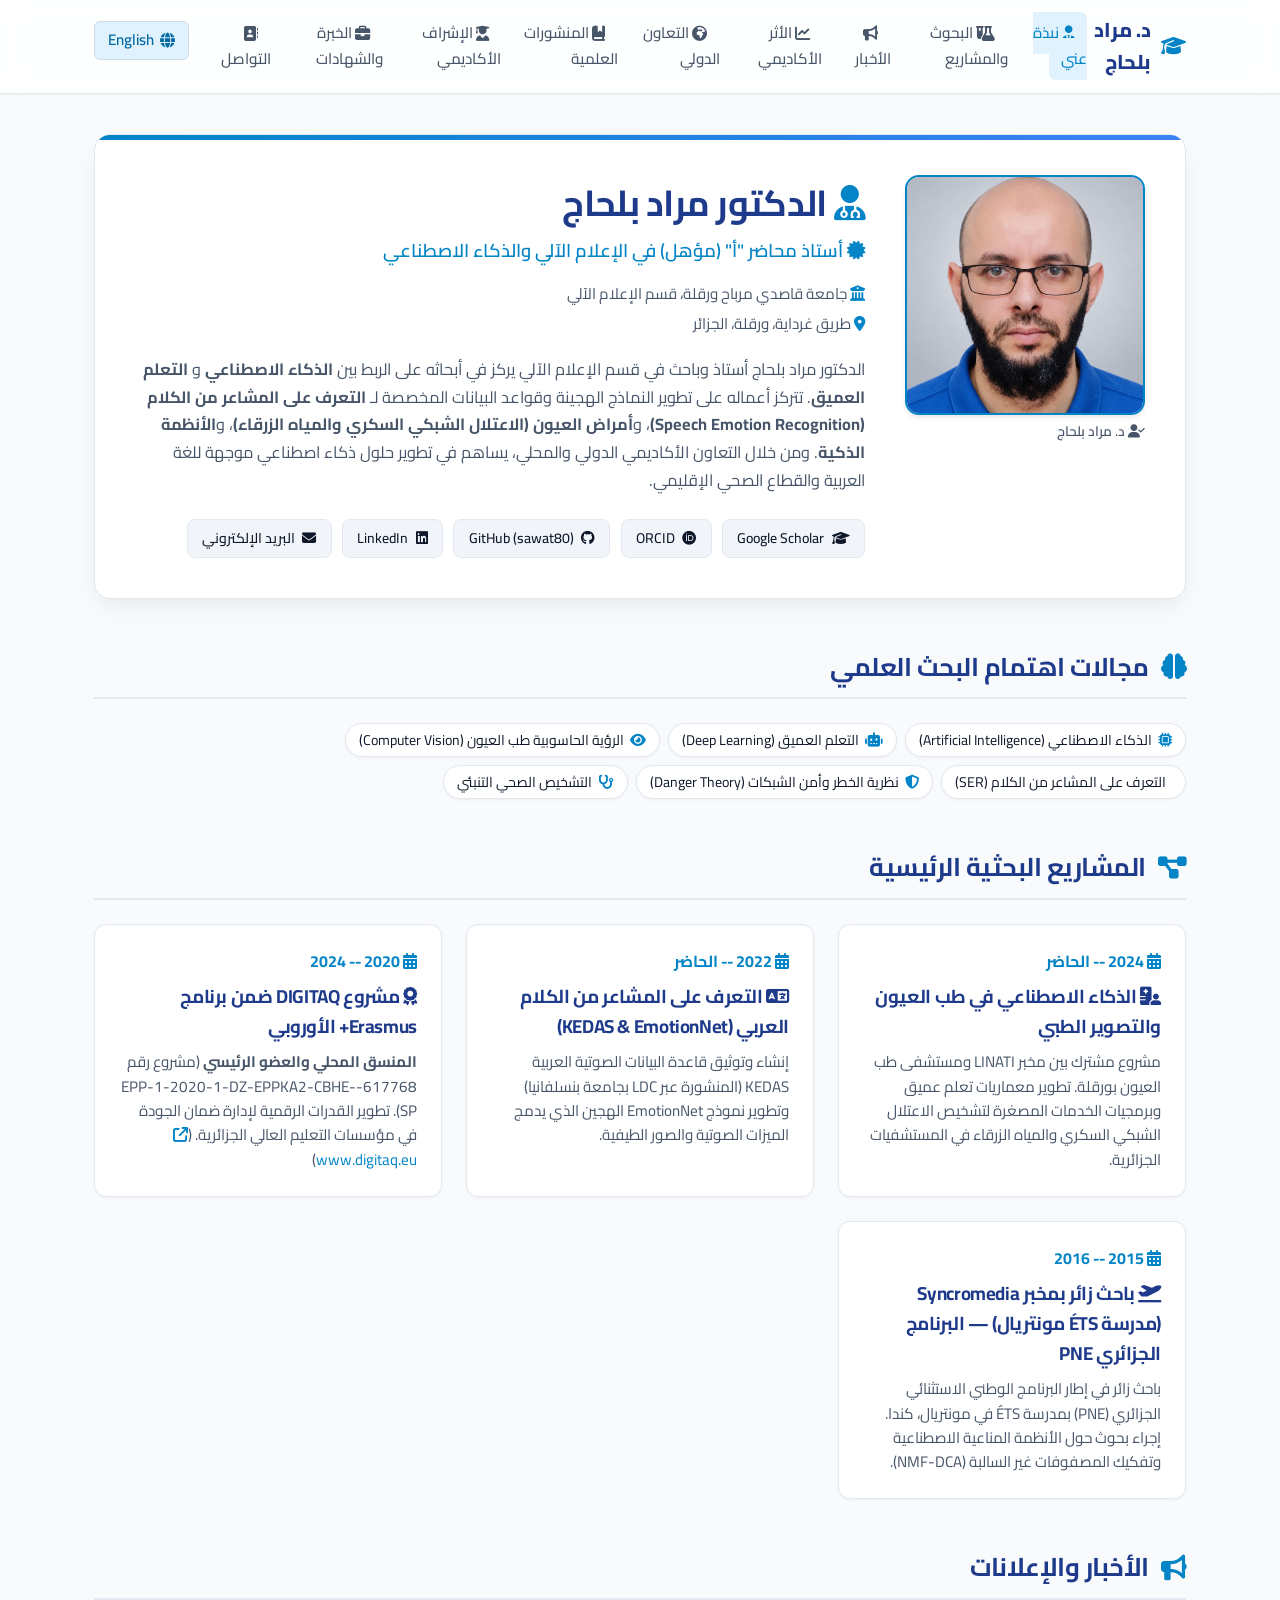
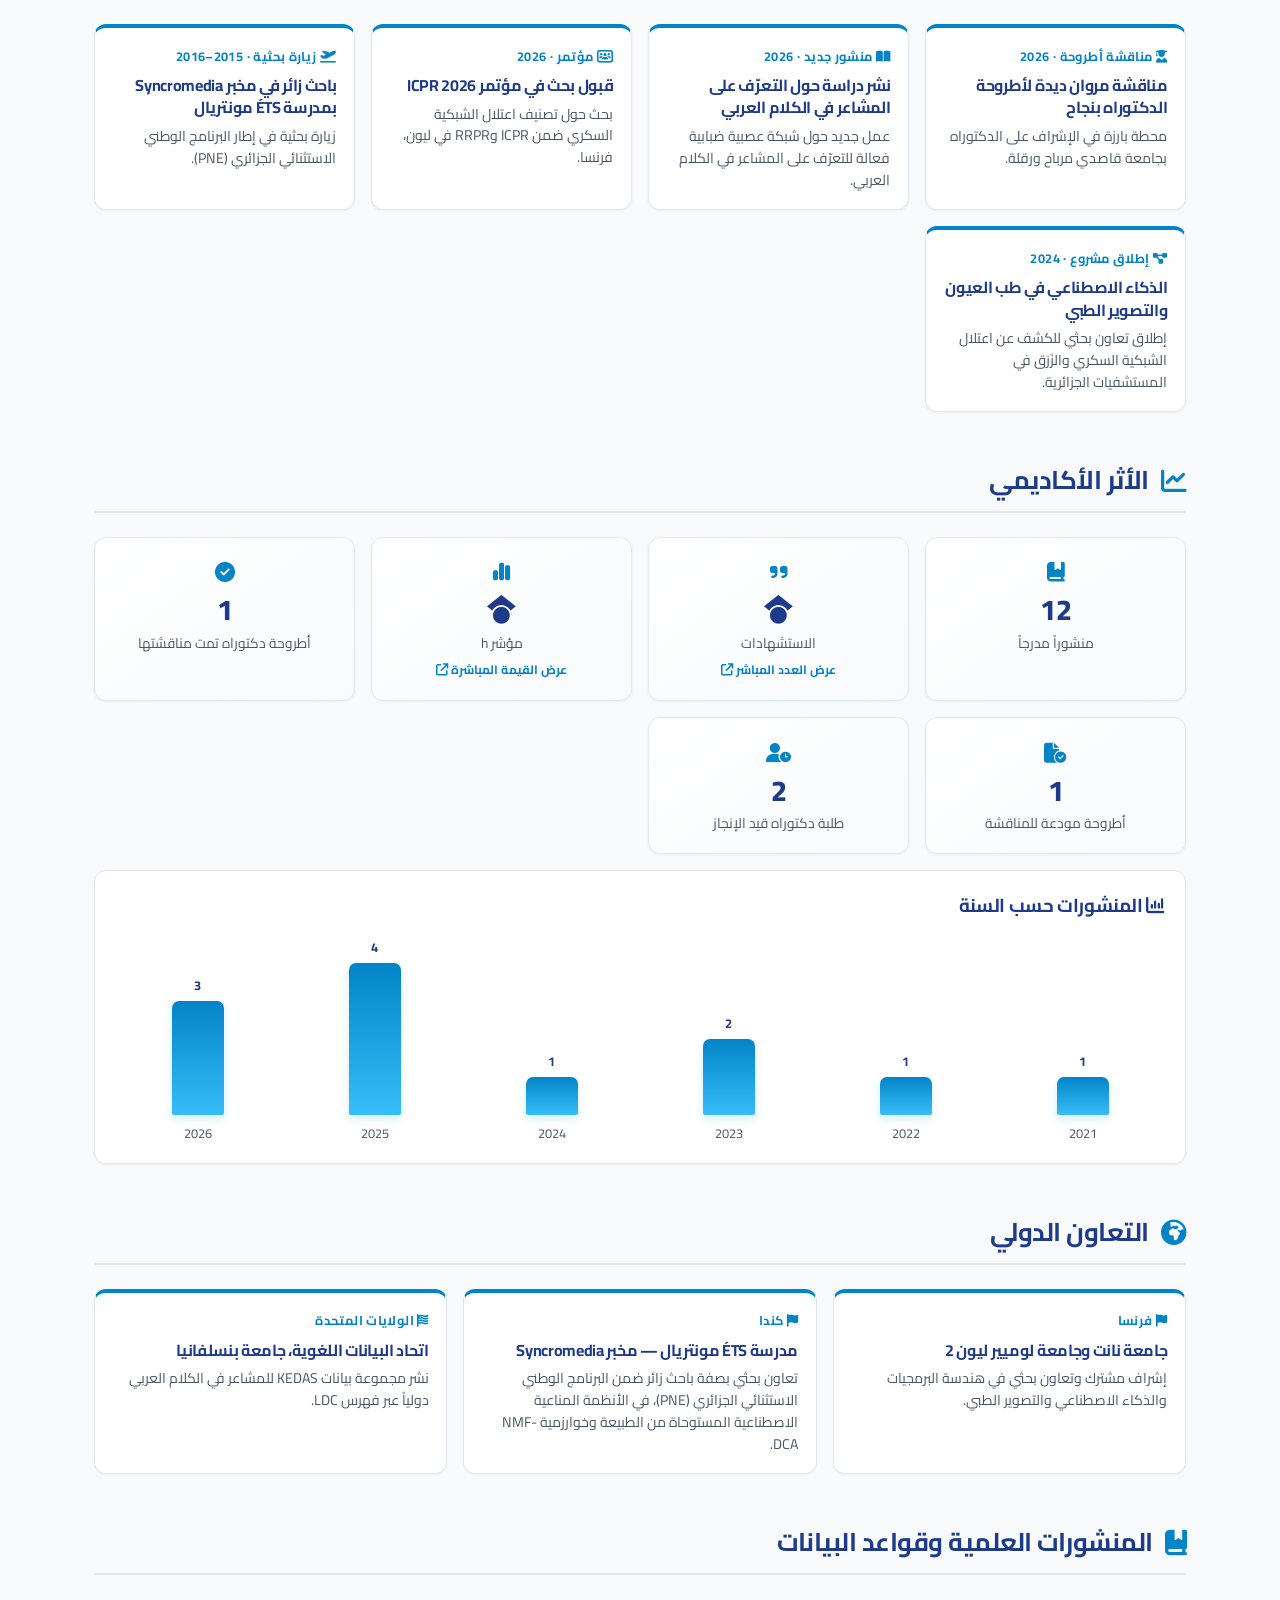
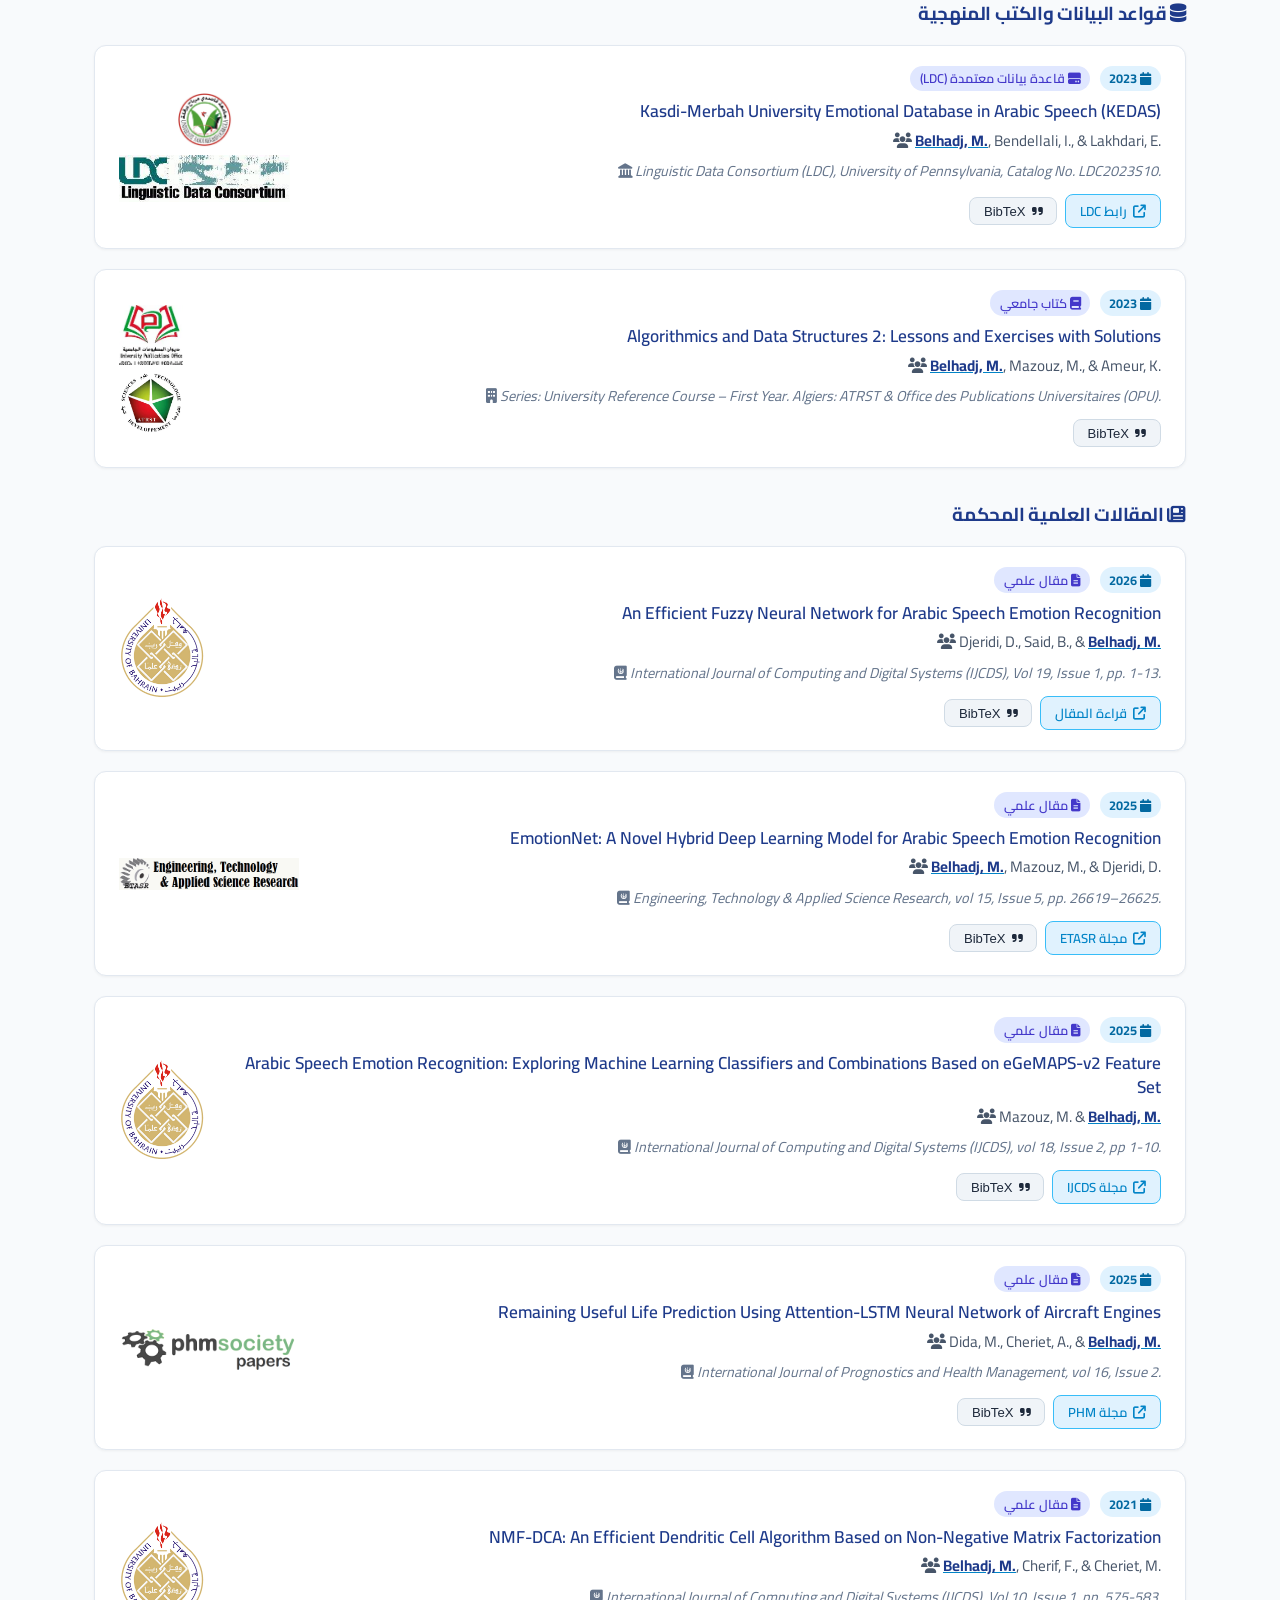
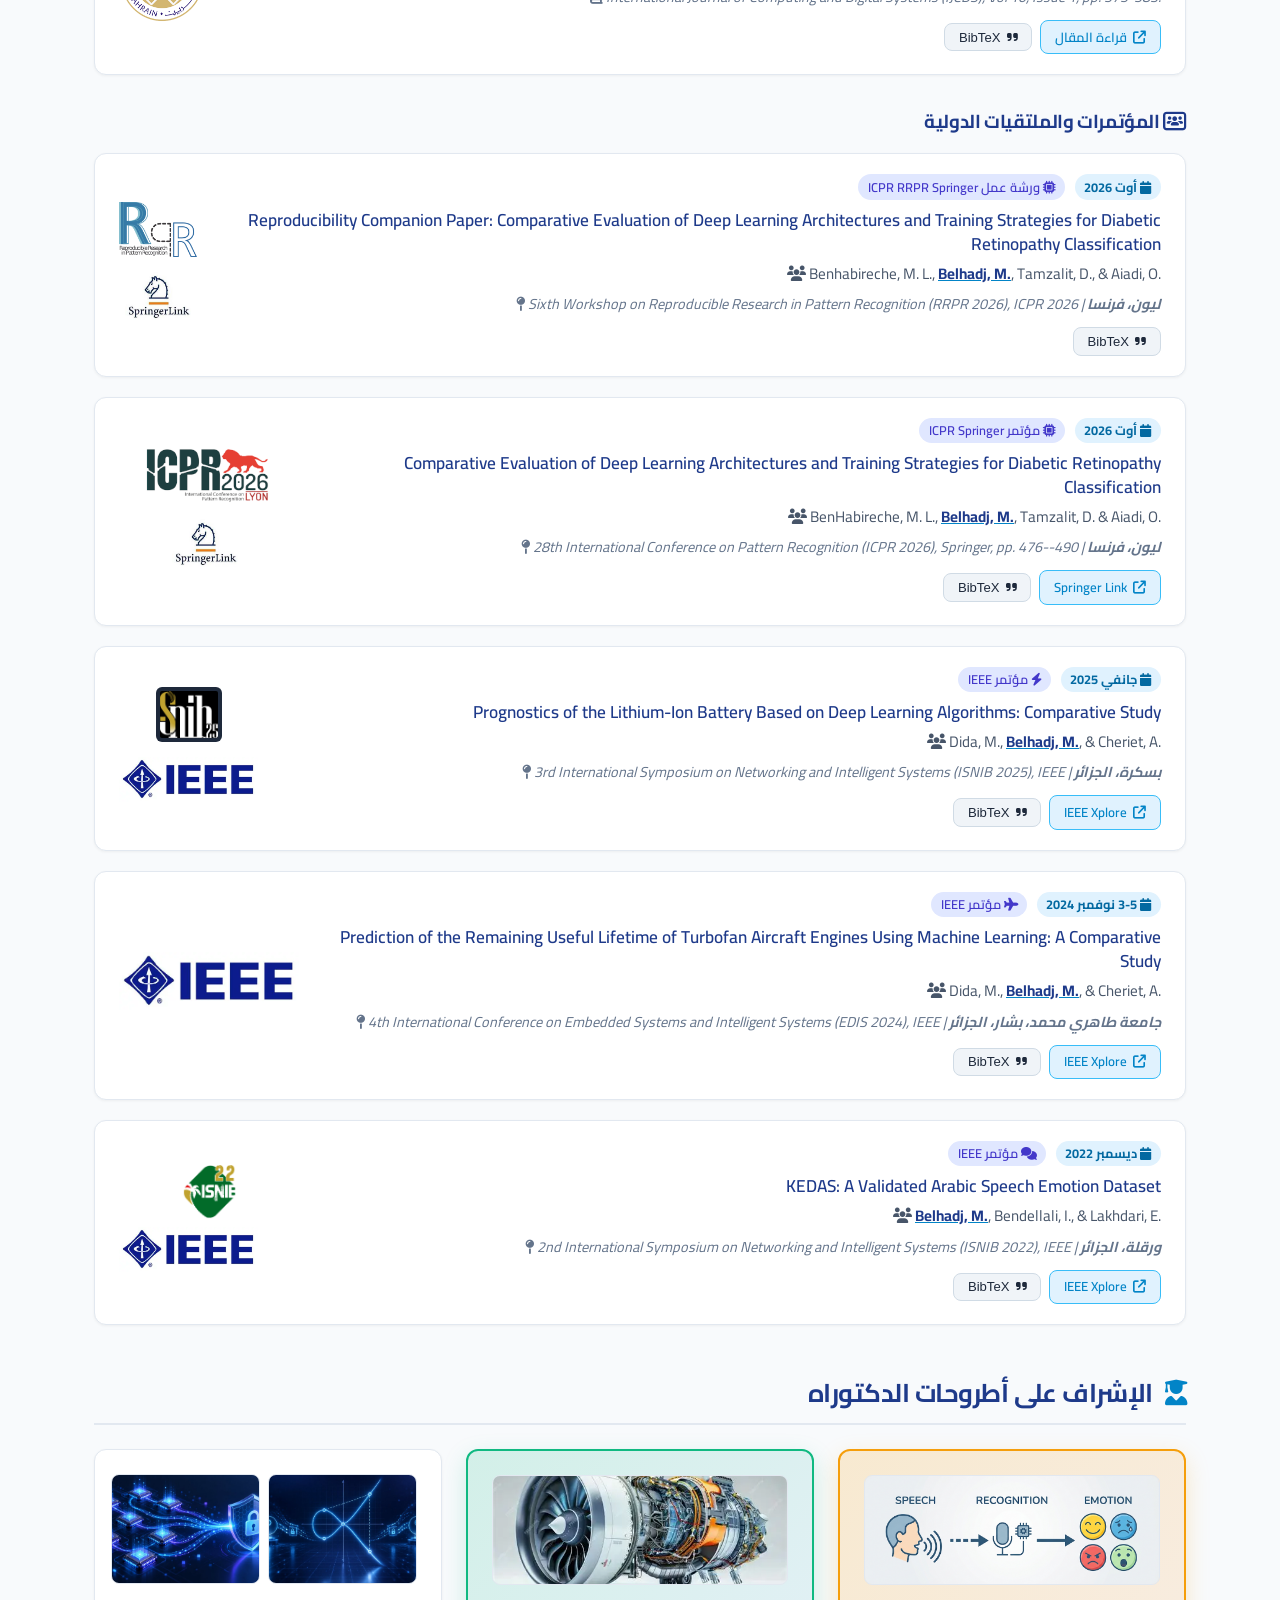
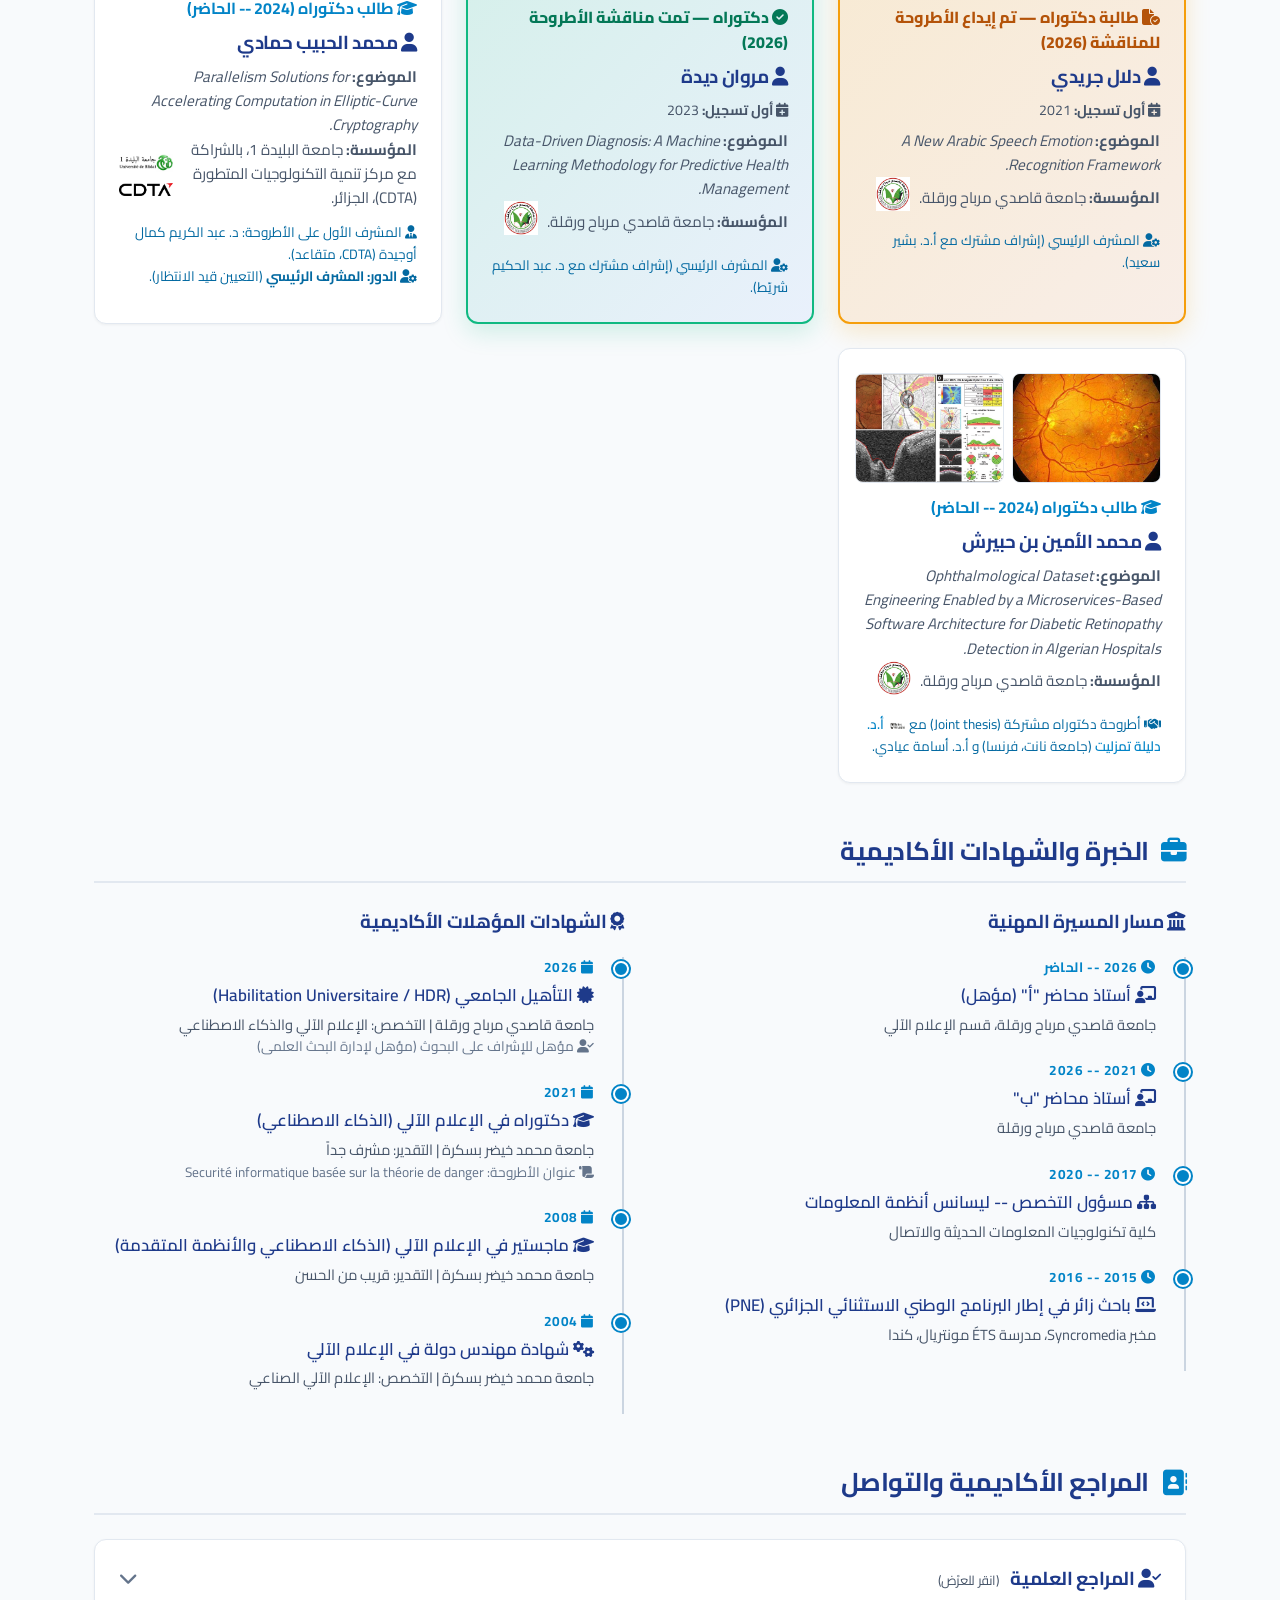
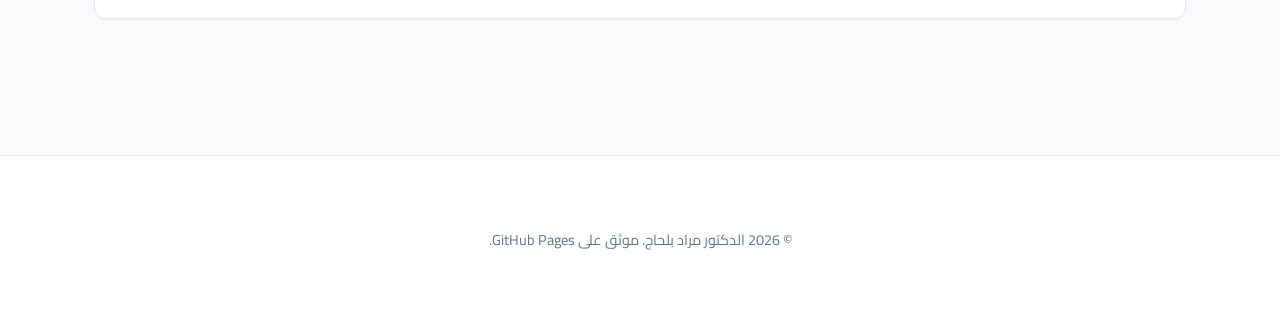
==== commit 0f6c674f: "Add news, academic impact, and international collaboration sections" ====
--- a/index_ar.html
+++ b/index_ar.html
@@ -57,6 +57,9 @@
       <ul class="nav-links">
         <li><a href="#about" class="active"><i class="fa-solid fa-user-tie"></i> نبذة عني</a></li>
         <li><a href="#research"><i class="fa-solid fa-flask-vial"></i> البحوث والمشاريع</a></li>
+        <li><a href="#news"><i class="fa-solid fa-bullhorn"></i> الأخبار</a></li>
+        <li><a href="#impact"><i class="fa-solid fa-chart-line"></i> الأثر الأكاديمي</a></li>
+        <li><a href="#collaboration"><i class="fa-solid fa-earth-africa"></i> التعاون الدولي</a></li>
         <li><a href="#publications"><i class="fa-solid fa-book-bookmark"></i> المنشورات العلمية</a></li>
         <li><a href="#supervision"><i class="fa-solid fa-user-graduate"></i> الإشراف الأكاديمي</a></li>
         <li><a href="#experience"><i class="fa-solid fa-briefcase"></i> الخبرة والشهادات</a></li>
@@ -166,6 +169,53 @@
             إجراء بحوث حول الأنظمة المناعية الاصطناعية وتفكيك المصفوفات غير السالبة (NMF-DCA).
           </p>
         </div>
+      </div>
+    </section>
+
+
+    <!-- الأخبار والإعلانات -->
+    <section id="news" style="margin-bottom: 3rem;">
+      <h2 class="section-title"><i class="fa-solid fa-bullhorn"></i> الأخبار والإعلانات</h2>
+      <div class="news-grid">
+        <article class="news-card"><div class="news-meta"><i class="fa-solid fa-user-graduate"></i> مناقشة أطروحة · 2026</div><h3>مناقشة مروان ديدة لأطروحة الدكتوراه بنجاح</h3><p>محطة بارزة في الإشراف على الدكتوراه بجامعة قاصدي مرباح ورقلة.</p></article>
+        <article class="news-card"><div class="news-meta"><i class="fa-solid fa-book-open"></i> منشور جديد · 2026</div><h3>نشر دراسة حول التعرّف على المشاعر في الكلام العربي</h3><p>عمل جديد حول شبكة عصبية ضبابية فعالة للتعرّف على المشاعر في الكلام العربي.</p></article>
+        <article class="news-card"><div class="news-meta"><i class="fa-solid fa-users-rectangle"></i> مؤتمر · 2026</div><h3>قبول بحث في مؤتمر ICPR 2026</h3><p>بحث حول تصنيف اعتلال الشبكية السكري ضمن ICPR وRRPR في ليون، فرنسا.</p></article>
+        <article class="news-card"><div class="news-meta"><i class="fa-solid fa-plane-departure"></i> زيارة بحثية · 2015–2016</div><h3>باحث زائر في مخبر Syncromedia بمدرسة ÉTS مونتريال</h3><p>زيارة بحثية في إطار البرنامج الوطني الاستثنائي الجزائري (PNE).</p></article>
+        <article class="news-card"><div class="news-meta"><i class="fa-solid fa-diagram-project"></i> إطلاق مشروع · 2024</div><h3>الذكاء الاصطناعي في طب العيون والتصوير الطبي</h3><p>إطلاق تعاون بحثي للكشف عن اعتلال الشبكية السكري والزَرَق في المستشفيات الجزائرية.</p></article>
+      </div>
+    </section>
+
+    <!-- الأثر الأكاديمي -->
+    <section id="impact" style="margin-bottom: 3rem;">
+      <h2 class="section-title"><i class="fa-solid fa-chart-line"></i> الأثر الأكاديمي</h2>
+      <div class="impact-grid">
+        <div class="impact-card"><div class="impact-icon"><i class="fa-solid fa-book-bookmark"></i></div><div class="impact-value">12</div><div class="impact-label">منشوراً مدرجاً</div></div>
+        <div class="impact-card"><div class="impact-icon"><i class="fa-solid fa-quote-right"></i></div><div class="impact-value"><i class="fa-brands fa-google-scholar"></i></div><div class="impact-label">الاستشهادات</div><a class="impact-live" href="https://scholar.google.com/citations?user=g9hxXgEAAAAJ" target="_blank" rel="noopener">عرض العدد المباشر <i class="fa-solid fa-arrow-up-right-from-square"></i></a></div>
+        <div class="impact-card"><div class="impact-icon"><i class="fa-solid fa-chart-simple"></i></div><div class="impact-value"><i class="fa-brands fa-google-scholar"></i></div><div class="impact-label">مؤشر h</div><a class="impact-live" href="https://scholar.google.com/citations?user=g9hxXgEAAAAJ" target="_blank" rel="noopener">عرض القيمة المباشرة <i class="fa-solid fa-arrow-up-right-from-square"></i></a></div>
+        <div class="impact-card"><div class="impact-icon"><i class="fa-solid fa-circle-check"></i></div><div class="impact-value">1</div><div class="impact-label">أطروحة دكتوراه تمت مناقشتها</div></div>
+        <div class="impact-card"><div class="impact-icon"><i class="fa-solid fa-file-circle-check"></i></div><div class="impact-value">1</div><div class="impact-label">أطروحة مودعة للمناقشة</div></div>
+        <div class="impact-card"><div class="impact-icon"><i class="fa-solid fa-user-clock"></i></div><div class="impact-value">2</div><div class="impact-label">طلبة دكتوراه قيد الإنجاز</div></div>
+      </div>
+      <div class="chart-card">
+        <h3><i class="fa-solid fa-chart-column"></i> المنشورات حسب السنة</h3>
+        <div class="publication-chart" role="img" aria-label="المنشورات حسب السنة: 2021 واحد، 2022 واحد، 2023 اثنان، 2024 واحد، 2025 أربعة، 2026 ثلاثة">
+          <div class="chart-column"><span class="chart-count">1</span><div class="chart-bar" style="height: 38px;"></div><span class="chart-year">2021</span></div>
+          <div class="chart-column"><span class="chart-count">1</span><div class="chart-bar" style="height: 38px;"></div><span class="chart-year">2022</span></div>
+          <div class="chart-column"><span class="chart-count">2</span><div class="chart-bar" style="height: 76px;"></div><span class="chart-year">2023</span></div>
+          <div class="chart-column"><span class="chart-count">1</span><div class="chart-bar" style="height: 38px;"></div><span class="chart-year">2024</span></div>
+          <div class="chart-column"><span class="chart-count">4</span><div class="chart-bar" style="height: 152px;"></div><span class="chart-year">2025</span></div>
+          <div class="chart-column"><span class="chart-count">3</span><div class="chart-bar" style="height: 114px;"></div><span class="chart-year">2026</span></div>
+        </div>
+      </div>
+    </section>
+
+    <!-- التعاون الدولي -->
+    <section id="collaboration" style="margin-bottom: 3rem;">
+      <h2 class="section-title"><i class="fa-solid fa-earth-africa"></i> التعاون الدولي</h2>
+      <div class="news-grid">
+        <article class="news-card"><div class="news-meta"><i class="fa-solid fa-flag"></i> فرنسا</div><h3>جامعة نانت وجامعة لوميير ليون 2</h3><p>إشراف مشترك وتعاون بحثي في هندسة البرمجيات والذكاء الاصطناعي والتصوير الطبي.</p></article>
+        <article class="news-card"><div class="news-meta"><i class="fa-solid fa-flag"></i> كندا</div><h3>مدرسة ÉTS مونتريال — مخبر Syncromedia</h3><p>تعاون بحثي بصفة باحث زائر ضمن البرنامج الوطني الاستثنائي الجزائري (PNE)، في الأنظمة المناعية الاصطناعية المستوحاة من الطبيعة وخوارزمية NMF-DCA.</p></article>
+        <article class="news-card"><div class="news-meta"><i class="fa-solid fa-flag-usa"></i> الولايات المتحدة</div><h3>اتحاد البيانات اللغوية، جامعة بنسلفانيا</h3><p>نشر مجموعة بيانات KEDAS للمشاعر في الكلام العربي دولياً عبر فهرس LDC.</p></article>
       </div>
     </section>
 
--- a/style.css
+++ b/style.css
@@ -584,3 +584,146 @@
     justify-content: center;
   }
 }
+
+
+/* News and Academic Impact */
+.news-grid,
+.impact-grid {
+  display: grid;
+  grid-template-columns: repeat(auto-fit, minmax(210px, 1fr));
+  gap: 1rem;
+}
+
+.news-card {
+  background: #ffffff;
+  border: 1px solid var(--border-color);
+  border-top: 4px solid var(--accent-primary);
+  border-radius: 12px;
+  padding: 1.1rem;
+  box-shadow: var(--shadow-sm);
+  transition: transform var(--transition-fast), box-shadow var(--transition-fast);
+}
+
+.news-card:hover {
+  transform: translateY(-3px);
+  box-shadow: var(--shadow-md);
+}
+
+.news-meta {
+  color: var(--accent-primary);
+  font-size: 0.8rem;
+  font-weight: 700;
+  margin-bottom: 0.5rem;
+  text-transform: uppercase;
+  letter-spacing: 0.03em;
+}
+
+.news-card h3 {
+  font-size: 1rem;
+  line-height: 1.4;
+  margin-bottom: 0.45rem;
+}
+
+.news-card p {
+  color: var(--text-muted);
+  font-size: 0.88rem;
+  line-height: 1.55;
+}
+
+.impact-card {
+  background: linear-gradient(145deg, #ffffff, #f8fafc);
+  border: 1px solid var(--border-color);
+  border-radius: 12px;
+  padding: 1.15rem;
+  text-align: center;
+  box-shadow: var(--shadow-sm);
+}
+
+.impact-icon {
+  color: var(--accent-primary);
+  font-size: 1.25rem;
+  margin-bottom: 0.4rem;
+}
+
+.impact-value {
+  color: var(--accent-navy);
+  font-size: 1.8rem;
+  font-weight: 800;
+  line-height: 1.1;
+}
+
+.impact-label {
+  color: var(--text-muted);
+  font-size: 0.86rem;
+  margin-top: 0.35rem;
+}
+
+.impact-live {
+  display: inline-block;
+  font-size: 0.76rem;
+  font-weight: 700;
+  margin-top: 0.4rem;
+}
+
+.chart-card {
+  background: #ffffff;
+  border: 1px solid var(--border-color);
+  border-radius: 12px;
+  box-shadow: var(--shadow-sm);
+  margin-top: 1rem;
+  padding: 1.25rem;
+}
+
+.publication-chart {
+  display: flex;
+  align-items: end;
+  justify-content: space-around;
+  gap: 0.75rem;
+  min-height: 210px;
+  padding-top: 1rem;
+}
+
+.chart-column {
+  display: flex;
+  flex: 1;
+  flex-direction: column;
+  align-items: center;
+  justify-content: end;
+  min-width: 38px;
+}
+
+.chart-count {
+  color: var(--accent-navy);
+  font-size: 0.8rem;
+  font-weight: 700;
+  margin-bottom: 0.35rem;
+}
+
+.chart-bar {
+  width: min(52px, 80%);
+  min-height: 12px;
+  background: linear-gradient(180deg, var(--accent-primary), #38bdf8);
+  border-radius: 7px 7px 2px 2px;
+  box-shadow: 0 4px 10px rgba(14, 165, 233, 0.18);
+}
+
+.chart-year {
+  color: var(--text-muted);
+  font-size: 0.8rem;
+  margin-top: 0.5rem;
+}
+
+@media (max-width: 560px) {
+  .news-grid,
+  .impact-grid {
+    grid-template-columns: 1fr;
+  }
+
+  .publication-chart {
+    gap: 0.25rem;
+  }
+
+  .chart-year {
+    font-size: 0.7rem;
+  }
+}
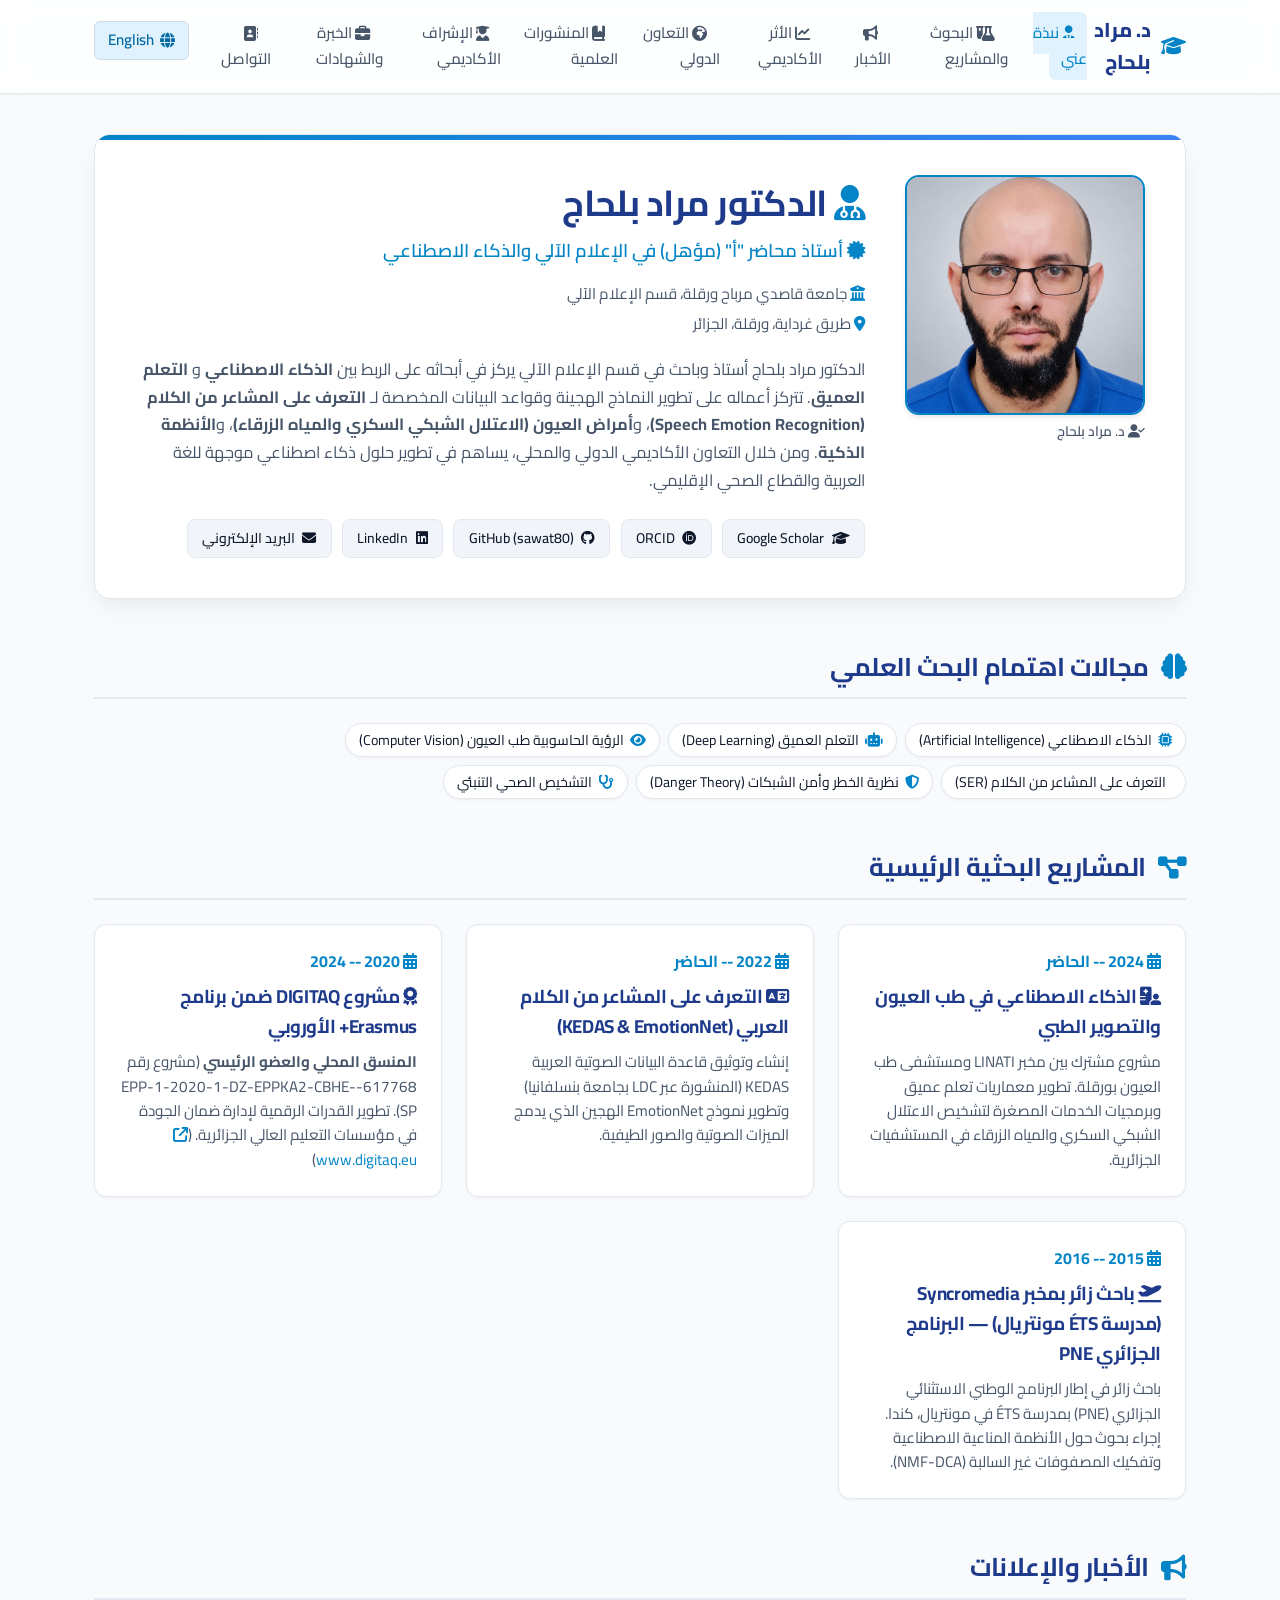
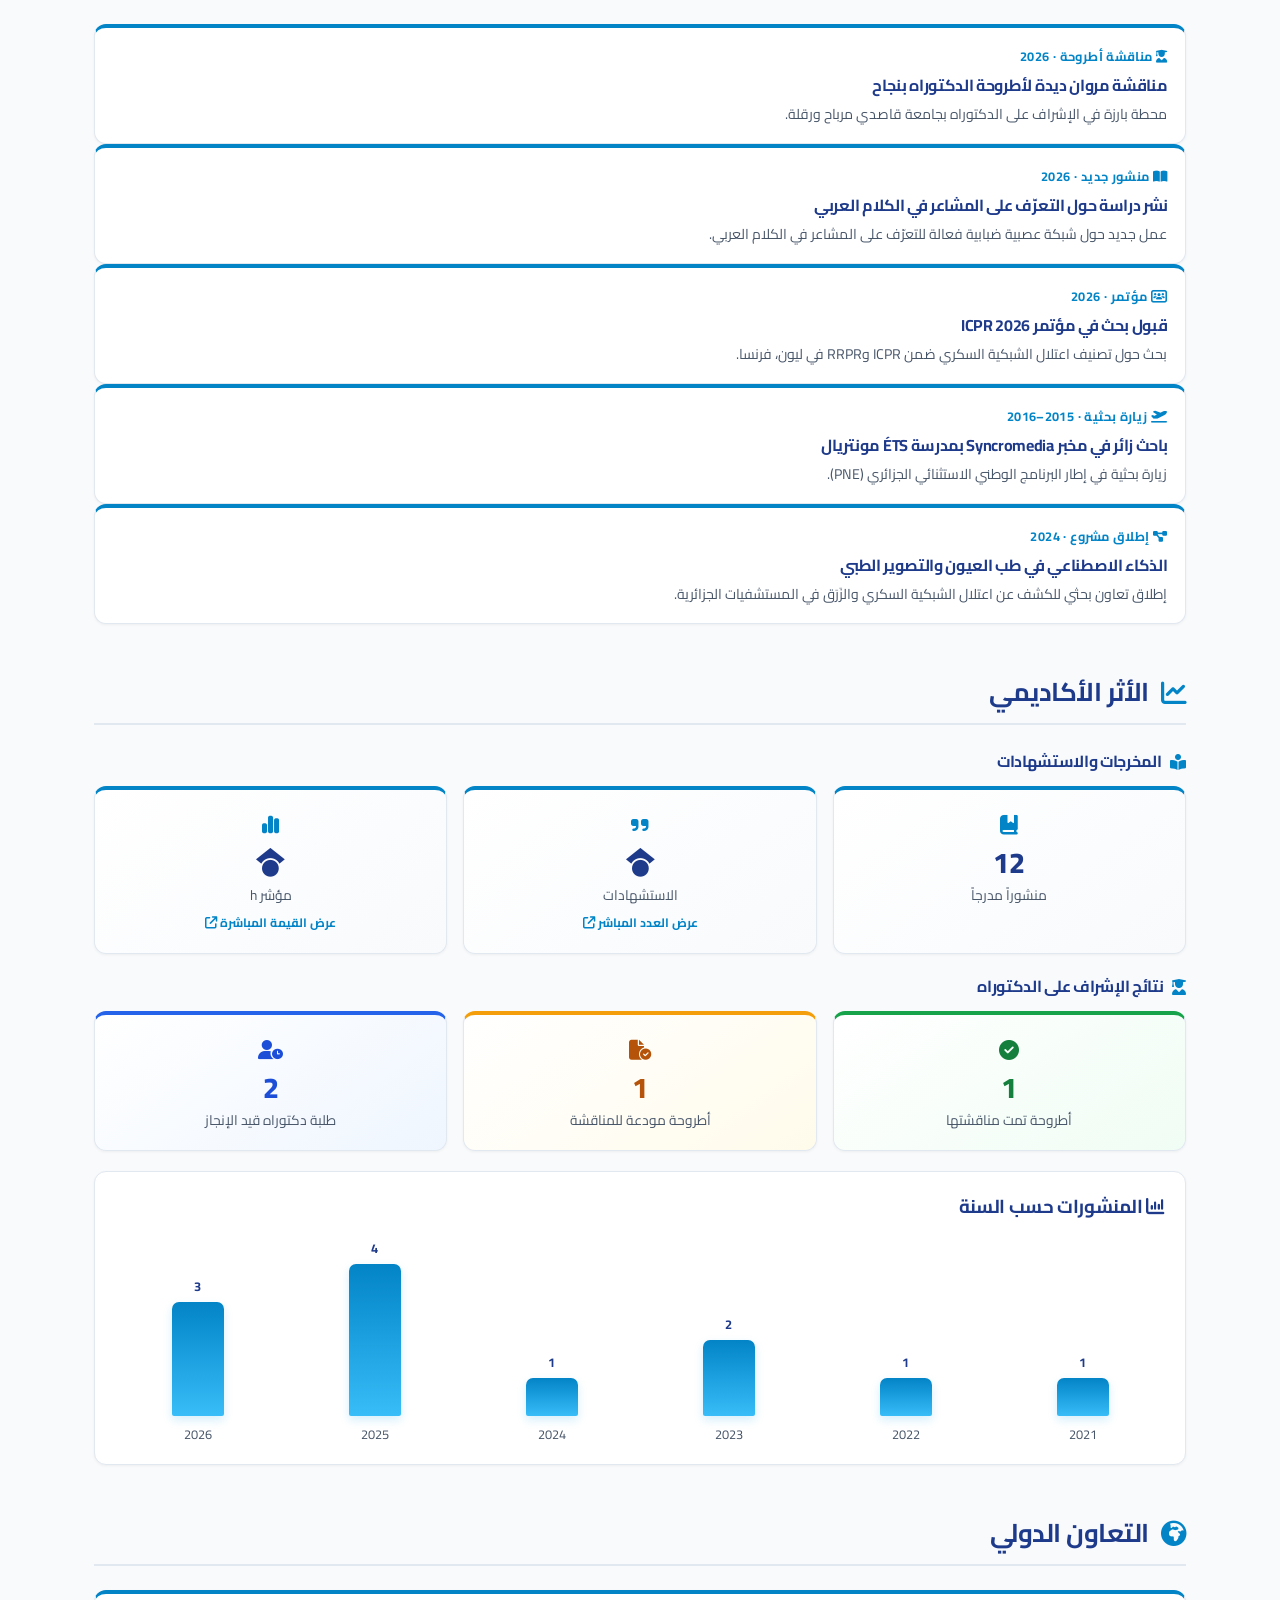
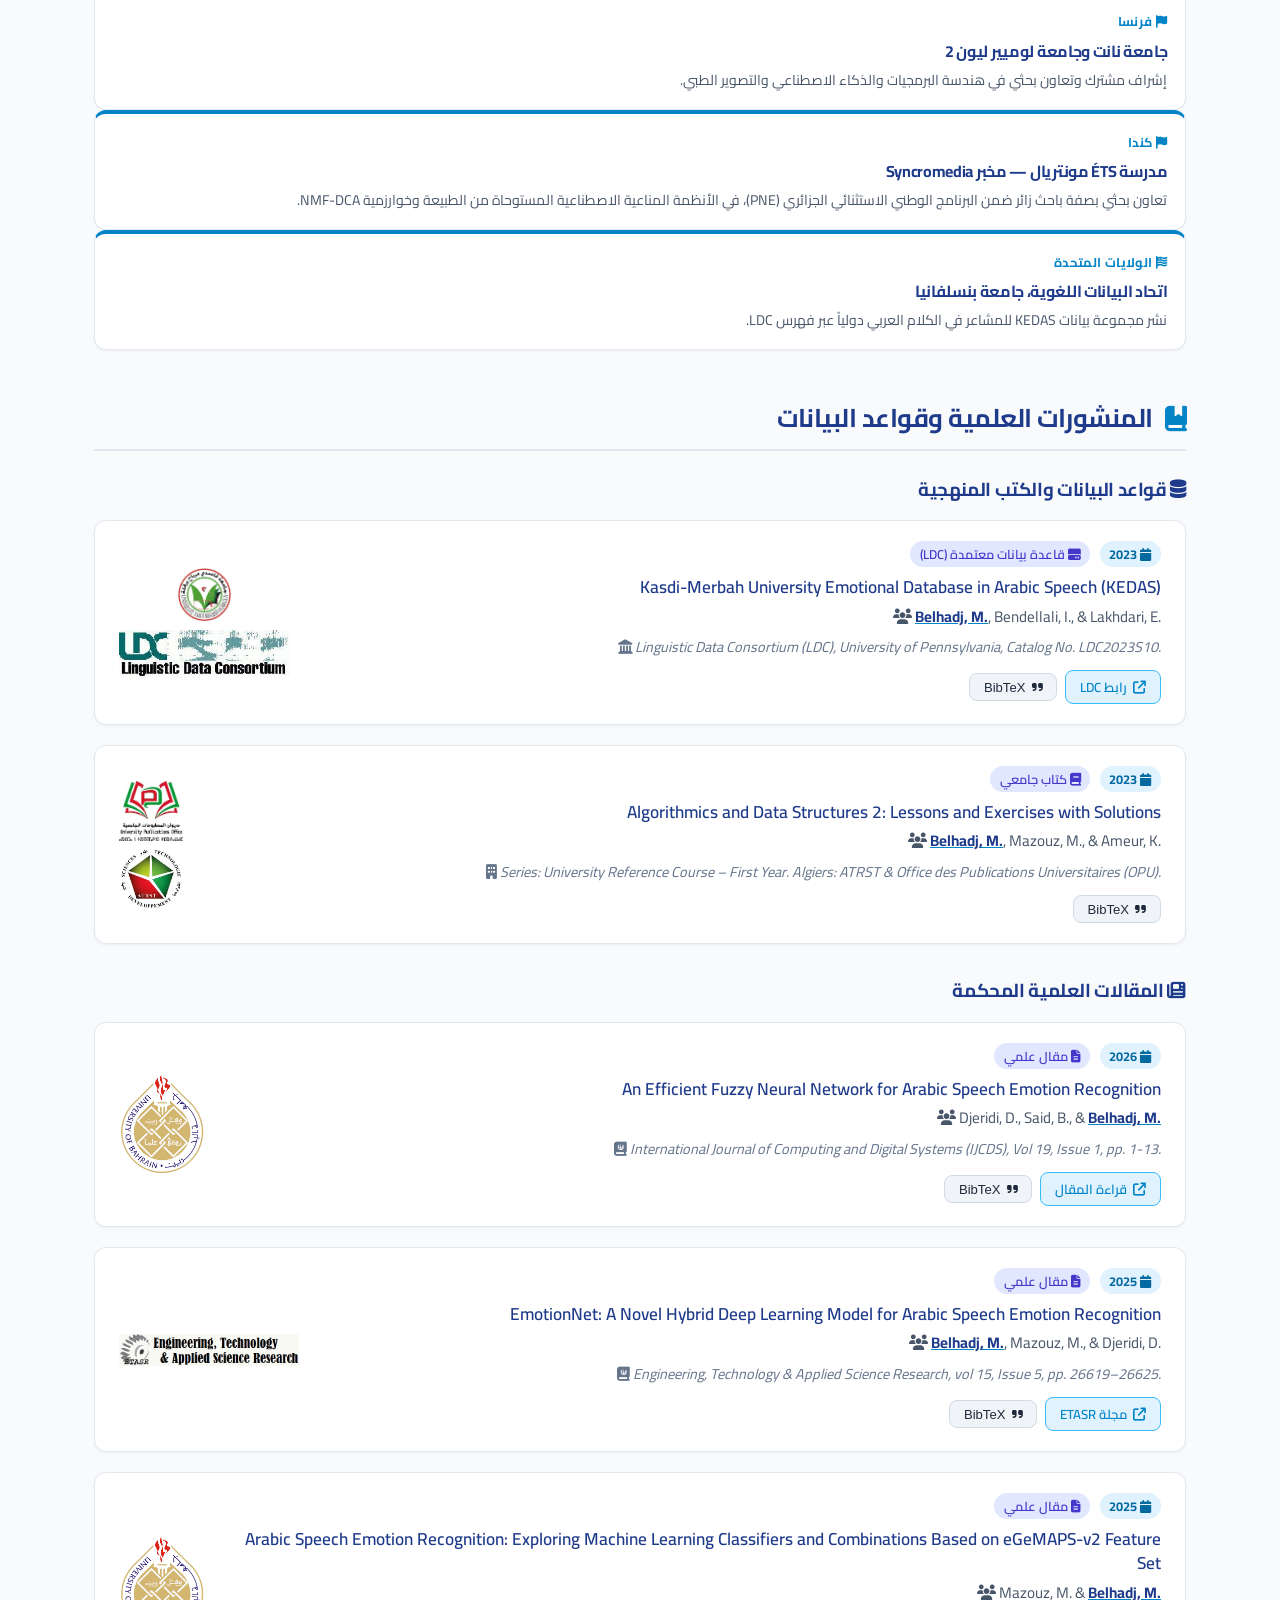
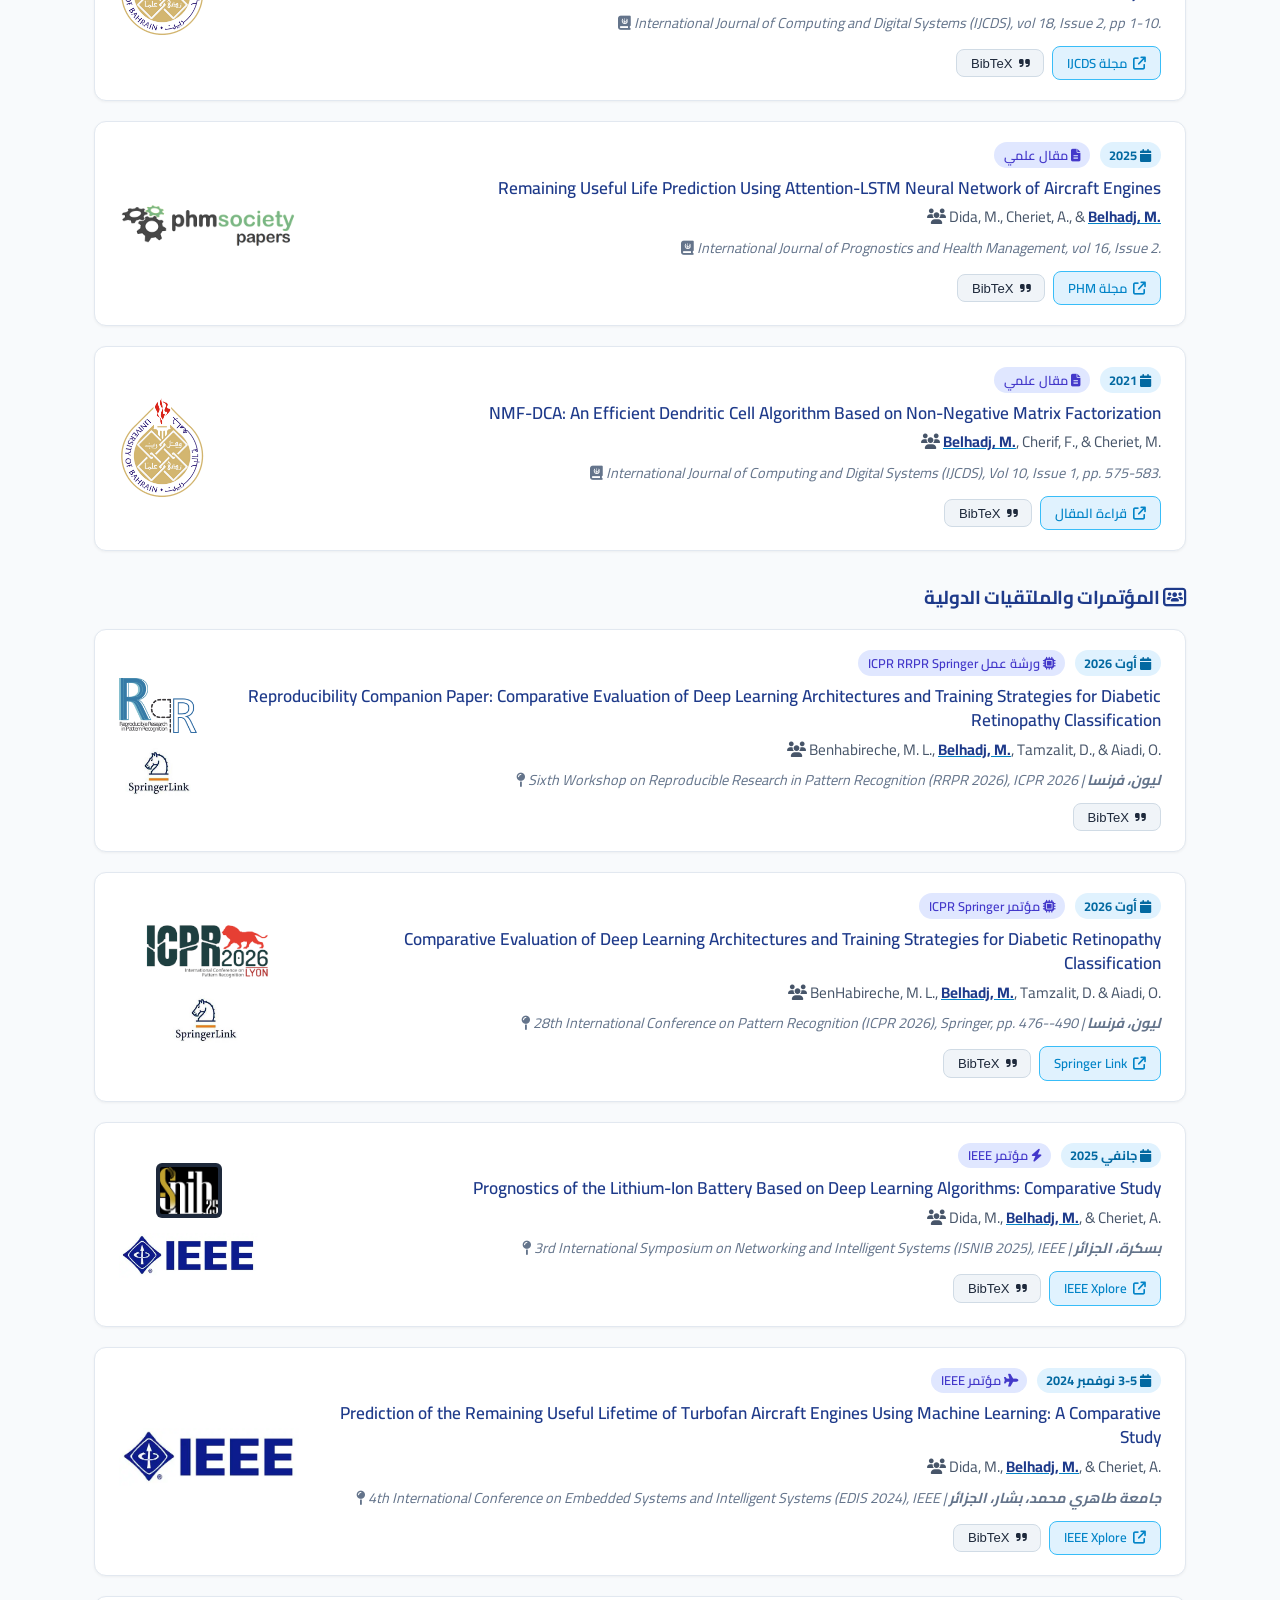
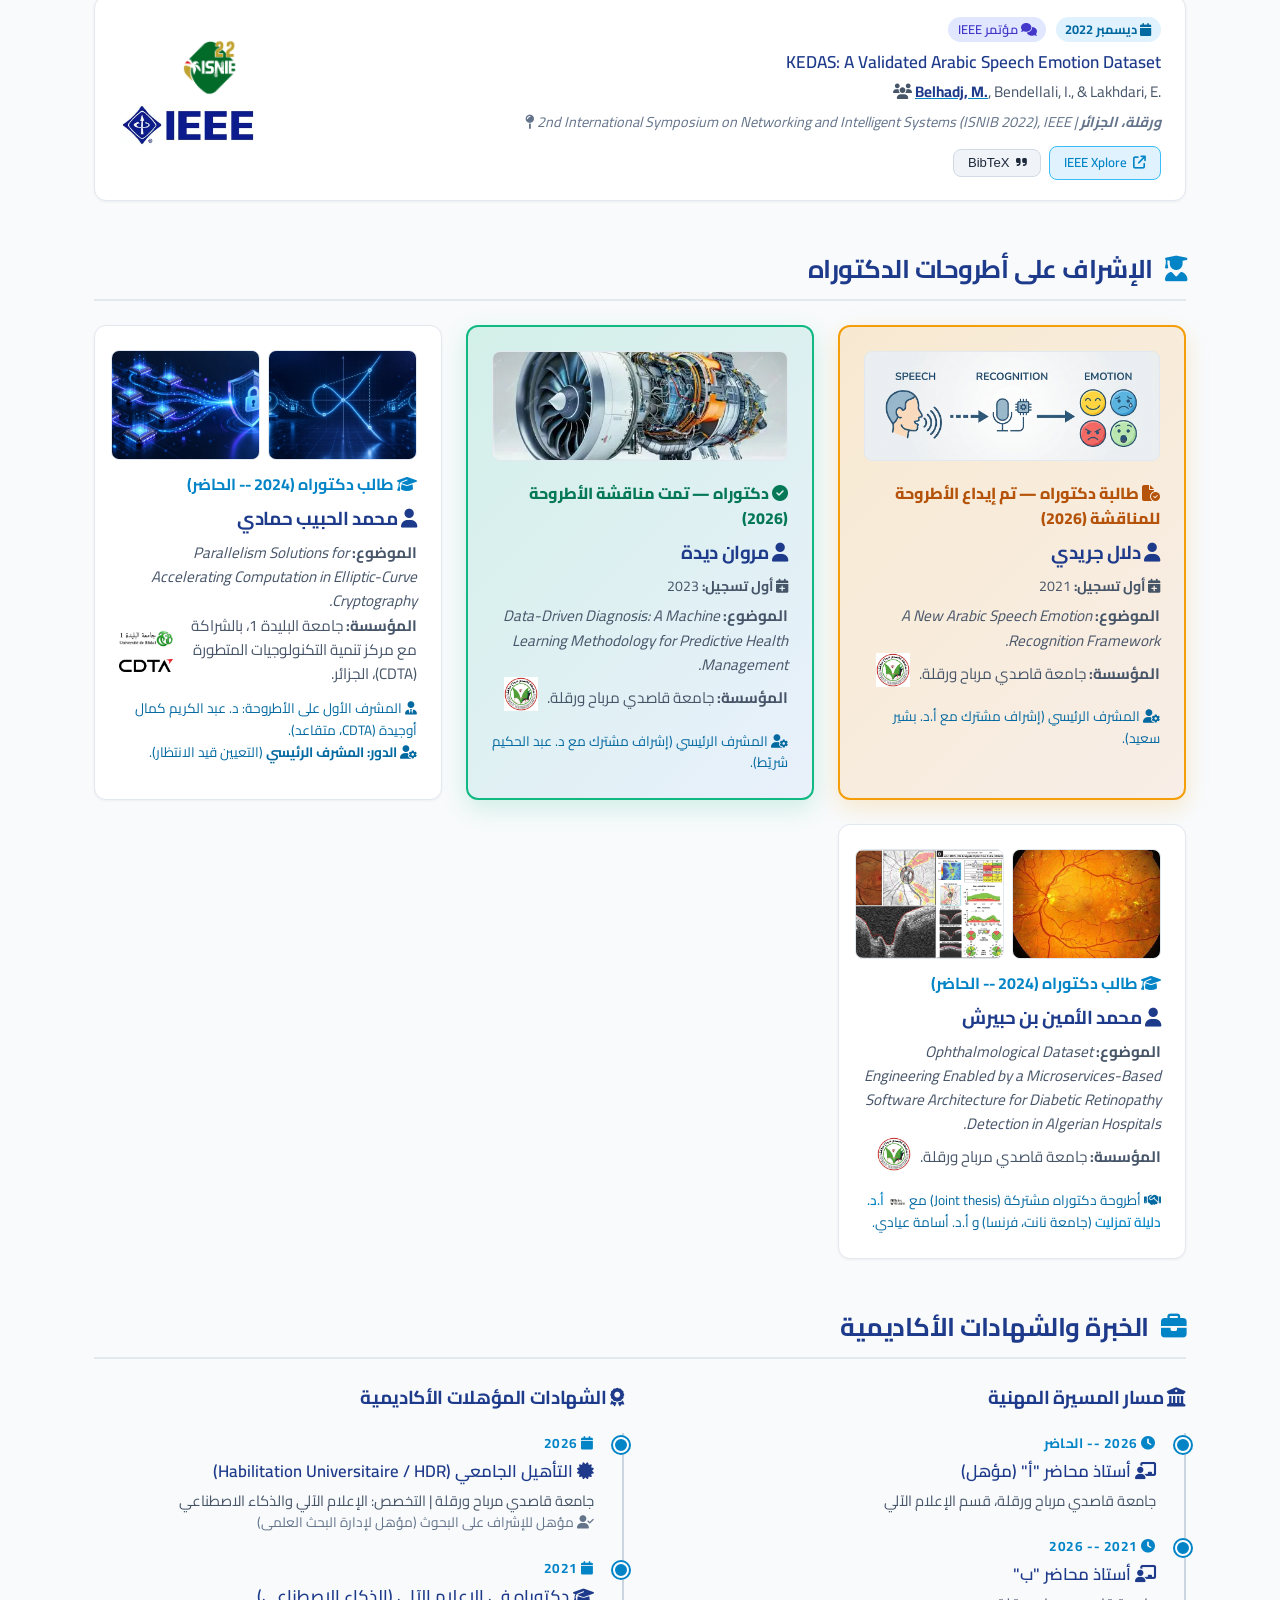
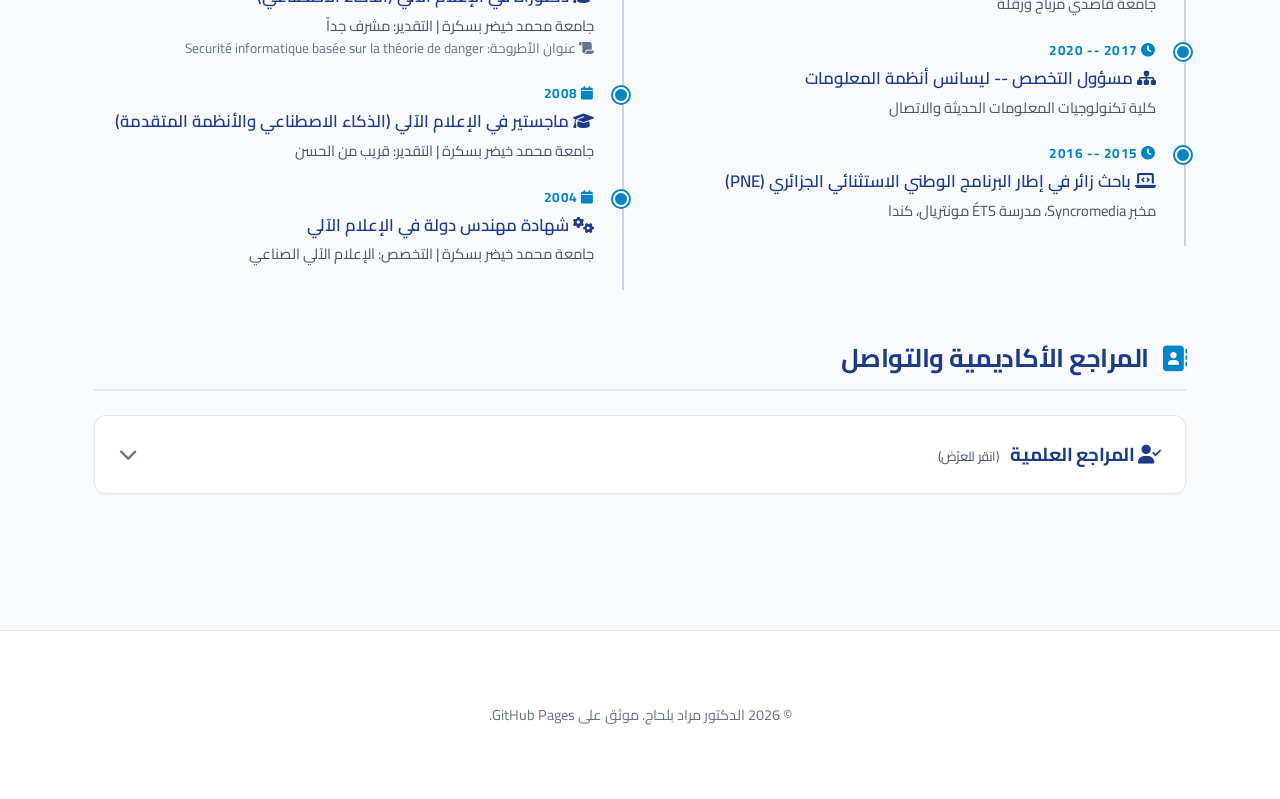
==== commit c4af9ad2: "Reorganize academic impact dashboard" ====
--- a/index_ar.html
+++ b/index_ar.html
@@ -186,16 +186,53 @@
     </section>
 
     <!-- الأثر الأكاديمي -->
-    <section id="impact" style="margin-bottom: 3rem;">
+    <section id="impact" class="impact-section">
       <h2 class="section-title"><i class="fa-solid fa-chart-line"></i> الأثر الأكاديمي</h2>
-      <div class="impact-grid">
-        <div class="impact-card"><div class="impact-icon"><i class="fa-solid fa-book-bookmark"></i></div><div class="impact-value">12</div><div class="impact-label">منشوراً مدرجاً</div></div>
-        <div class="impact-card"><div class="impact-icon"><i class="fa-solid fa-quote-right"></i></div><div class="impact-value"><i class="fa-brands fa-google-scholar"></i></div><div class="impact-label">الاستشهادات</div><a class="impact-live" href="https://scholar.google.com/citations?user=g9hxXgEAAAAJ" target="_blank" rel="noopener">عرض العدد المباشر <i class="fa-solid fa-arrow-up-right-from-square"></i></a></div>
-        <div class="impact-card"><div class="impact-icon"><i class="fa-solid fa-chart-simple"></i></div><div class="impact-value"><i class="fa-brands fa-google-scholar"></i></div><div class="impact-label">مؤشر h</div><a class="impact-live" href="https://scholar.google.com/citations?user=g9hxXgEAAAAJ" target="_blank" rel="noopener">عرض القيمة المباشرة <i class="fa-solid fa-arrow-up-right-from-square"></i></a></div>
-        <div class="impact-card"><div class="impact-icon"><i class="fa-solid fa-circle-check"></i></div><div class="impact-value">1</div><div class="impact-label">أطروحة دكتوراه تمت مناقشتها</div></div>
-        <div class="impact-card"><div class="impact-icon"><i class="fa-solid fa-file-circle-check"></i></div><div class="impact-value">1</div><div class="impact-label">أطروحة مودعة للمناقشة</div></div>
-        <div class="impact-card"><div class="impact-icon"><i class="fa-solid fa-user-clock"></i></div><div class="impact-value">2</div><div class="impact-label">طلبة دكتوراه قيد الإنجاز</div></div>
-      </div>
+
+      <div class="impact-group">
+        <h3 class="impact-group-title"><i class="fa-solid fa-book-open-reader"></i> المخرجات والاستشهادات</h3>
+        <div class="impact-grid impact-grid--research">
+          <div class="impact-card">
+            <div class="impact-icon"><i class="fa-solid fa-book-bookmark"></i></div>
+            <div class="impact-value">12</div>
+            <div class="impact-label">منشوراً مدرجاً</div>
+          </div>
+          <div class="impact-card">
+            <div class="impact-icon"><i class="fa-solid fa-quote-right"></i></div>
+            <div class="impact-value"><i class="fa-brands fa-google-scholar"></i></div>
+            <div class="impact-label">الاستشهادات</div>
+            <a class="impact-live" href="https://scholar.google.com/citations?user=g9hxXgEAAAAJ" target="_blank" rel="noopener">عرض العدد المباشر <i class="fa-solid fa-arrow-up-right-from-square"></i></a>
+          </div>
+          <div class="impact-card">
+            <div class="impact-icon"><i class="fa-solid fa-chart-simple"></i></div>
+            <div class="impact-value"><i class="fa-brands fa-google-scholar"></i></div>
+            <div class="impact-label">مؤشر h</div>
+            <a class="impact-live" href="https://scholar.google.com/citations?user=g9hxXgEAAAAJ" target="_blank" rel="noopener">عرض القيمة المباشرة <i class="fa-solid fa-arrow-up-right-from-square"></i></a>
+          </div>
+        </div>
+      </div>
+
+      <div class="impact-group">
+        <h3 class="impact-group-title"><i class="fa-solid fa-user-graduate"></i> نتائج الإشراف على الدكتوراه</h3>
+        <div class="impact-grid impact-grid--supervision">
+          <div class="impact-card impact-card--defended">
+            <div class="impact-icon"><i class="fa-solid fa-circle-check"></i></div>
+            <div class="impact-value">1</div>
+            <div class="impact-label">أطروحة تمت مناقشتها</div>
+          </div>
+          <div class="impact-card impact-card--submitted">
+            <div class="impact-icon"><i class="fa-solid fa-file-circle-check"></i></div>
+            <div class="impact-value">1</div>
+            <div class="impact-label">أطروحة مودعة للمناقشة</div>
+          </div>
+          <div class="impact-card impact-card--ongoing">
+            <div class="impact-icon"><i class="fa-solid fa-user-clock"></i></div>
+            <div class="impact-value">2</div>
+            <div class="impact-label">طلبة دكتوراه قيد الإنجاز</div>
+          </div>
+        </div>
+      </div>
+
       <div class="chart-card">
         <h3><i class="fa-solid fa-chart-column"></i> المنشورات حسب السنة</h3>
         <div class="publication-chart" role="img" aria-label="المنشورات حسب السنة: 2021 واحد، 2022 واحد، 2023 اثنان، 2024 واحد، 2025 أربعة، 2026 ثلاثة">
--- a/style.css
+++ b/style.css
@@ -588,6 +588,27 @@
 
 /* News and Academic Impact */
 .news-grid,
+.impact-section {
+  margin-bottom: 3rem;
+}
+
+.impact-group {
+  margin-bottom: 1.25rem;
+}
+
+.impact-group-title {
+  display: flex;
+  align-items: center;
+  gap: 0.55rem;
+  color: var(--accent-navy);
+  font-size: 1rem;
+  margin: 0 0 0.75rem;
+}
+
+.impact-group-title i {
+  color: var(--accent-primary);
+}
+
 .impact-grid {
   display: grid;
   grid-template-columns: repeat(auto-fit, minmax(210px, 1fr));
@@ -631,12 +652,51 @@
 }
 
 .impact-card {
+  position: relative;
+  overflow: hidden;
   background: linear-gradient(145deg, #ffffff, #f8fafc);
   border: 1px solid var(--border-color);
+  border-top: 4px solid var(--accent-primary);
   border-radius: 12px;
   padding: 1.15rem;
   text-align: center;
   box-shadow: var(--shadow-sm);
+  transition: transform var(--transition-fast), box-shadow var(--transition-fast);
+}
+
+.impact-card:hover {
+  transform: translateY(-3px);
+  box-shadow: var(--shadow-md);
+}
+
+.impact-card--defended {
+  border-top-color: #16a34a;
+  background: linear-gradient(145deg, #ffffff, #f0fdf4);
+}
+
+.impact-card--defended .impact-icon,
+.impact-card--defended .impact-value {
+  color: #15803d;
+}
+
+.impact-card--submitted {
+  border-top-color: #f59e0b;
+  background: linear-gradient(145deg, #ffffff, #fffbeb);
+}
+
+.impact-card--submitted .impact-icon,
+.impact-card--submitted .impact-value {
+  color: #b45309;
+}
+
+.impact-card--ongoing {
+  border-top-color: #2563eb;
+  background: linear-gradient(145deg, #ffffff, #eff6ff);
+}
+
+.impact-card--ongoing .impact-icon,
+.impact-card--ongoing .impact-value {
+  color: #1d4ed8;
 }
 
 .impact-icon {
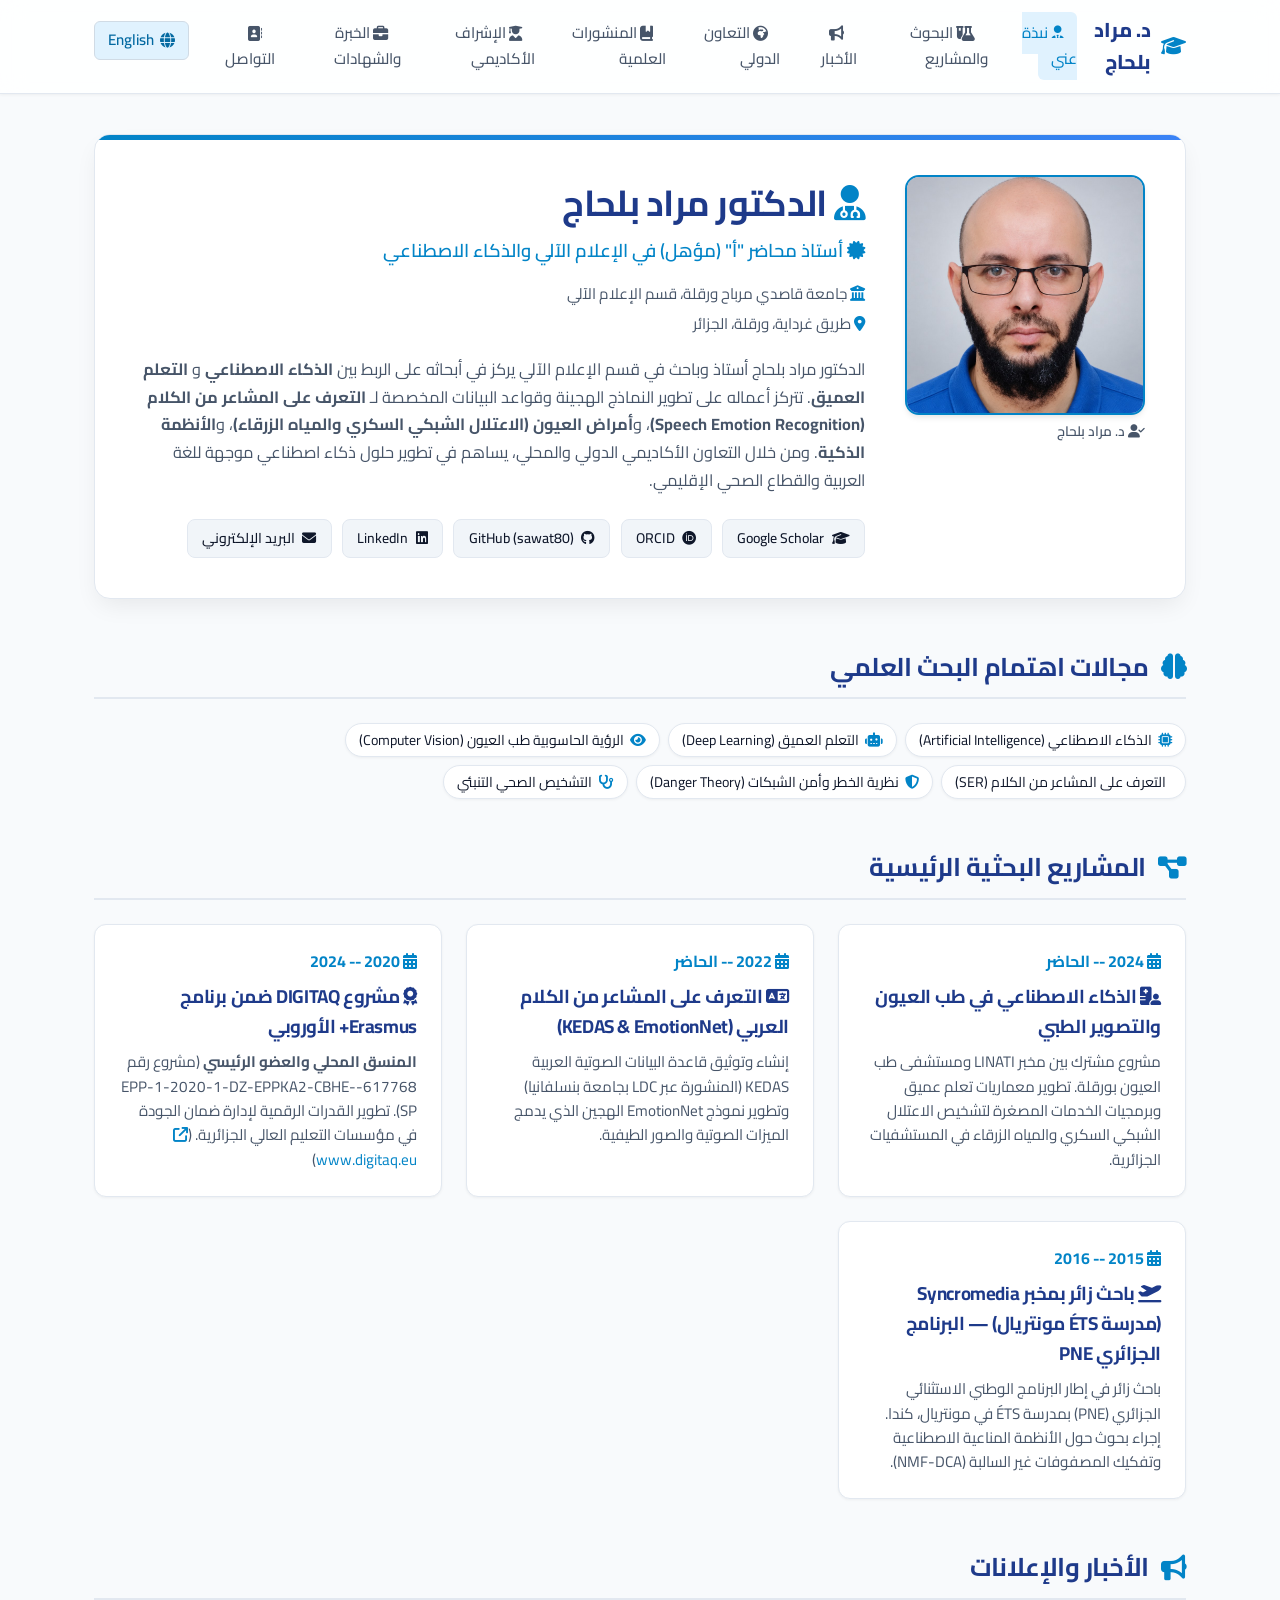
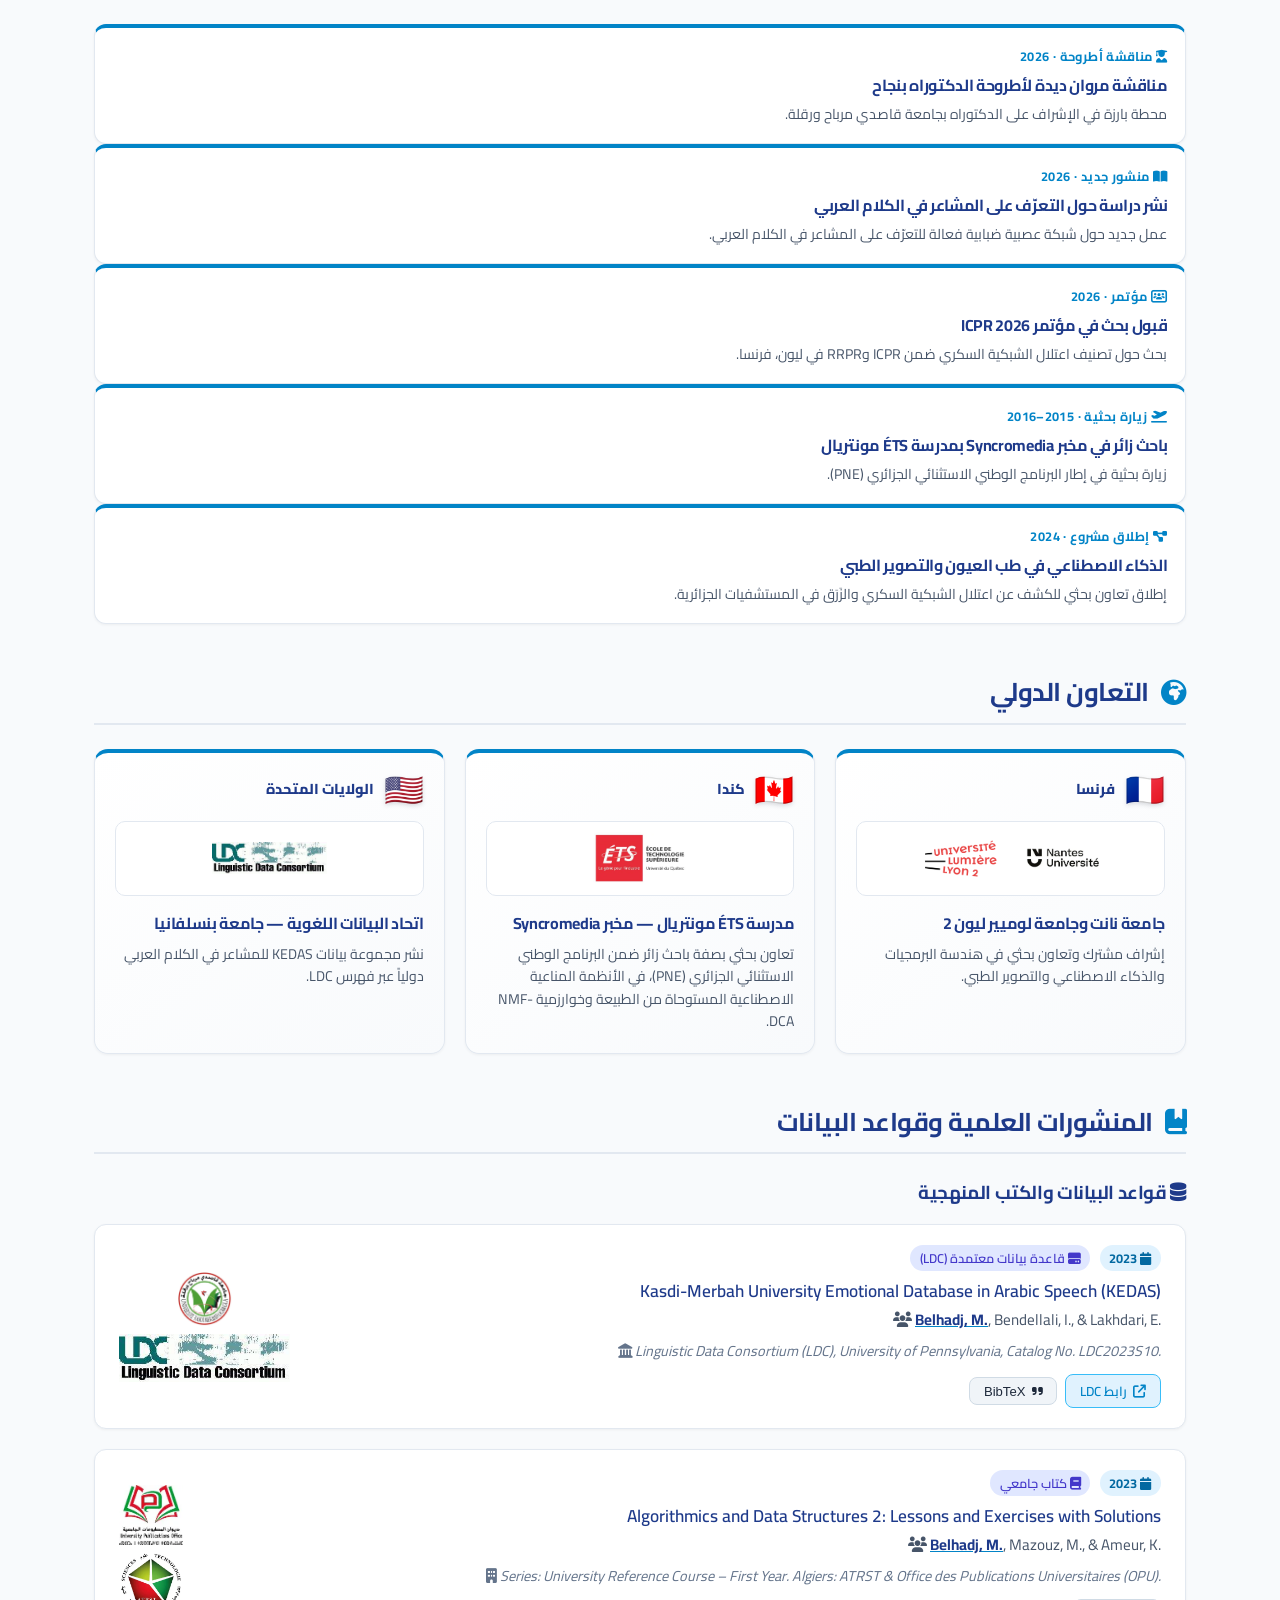
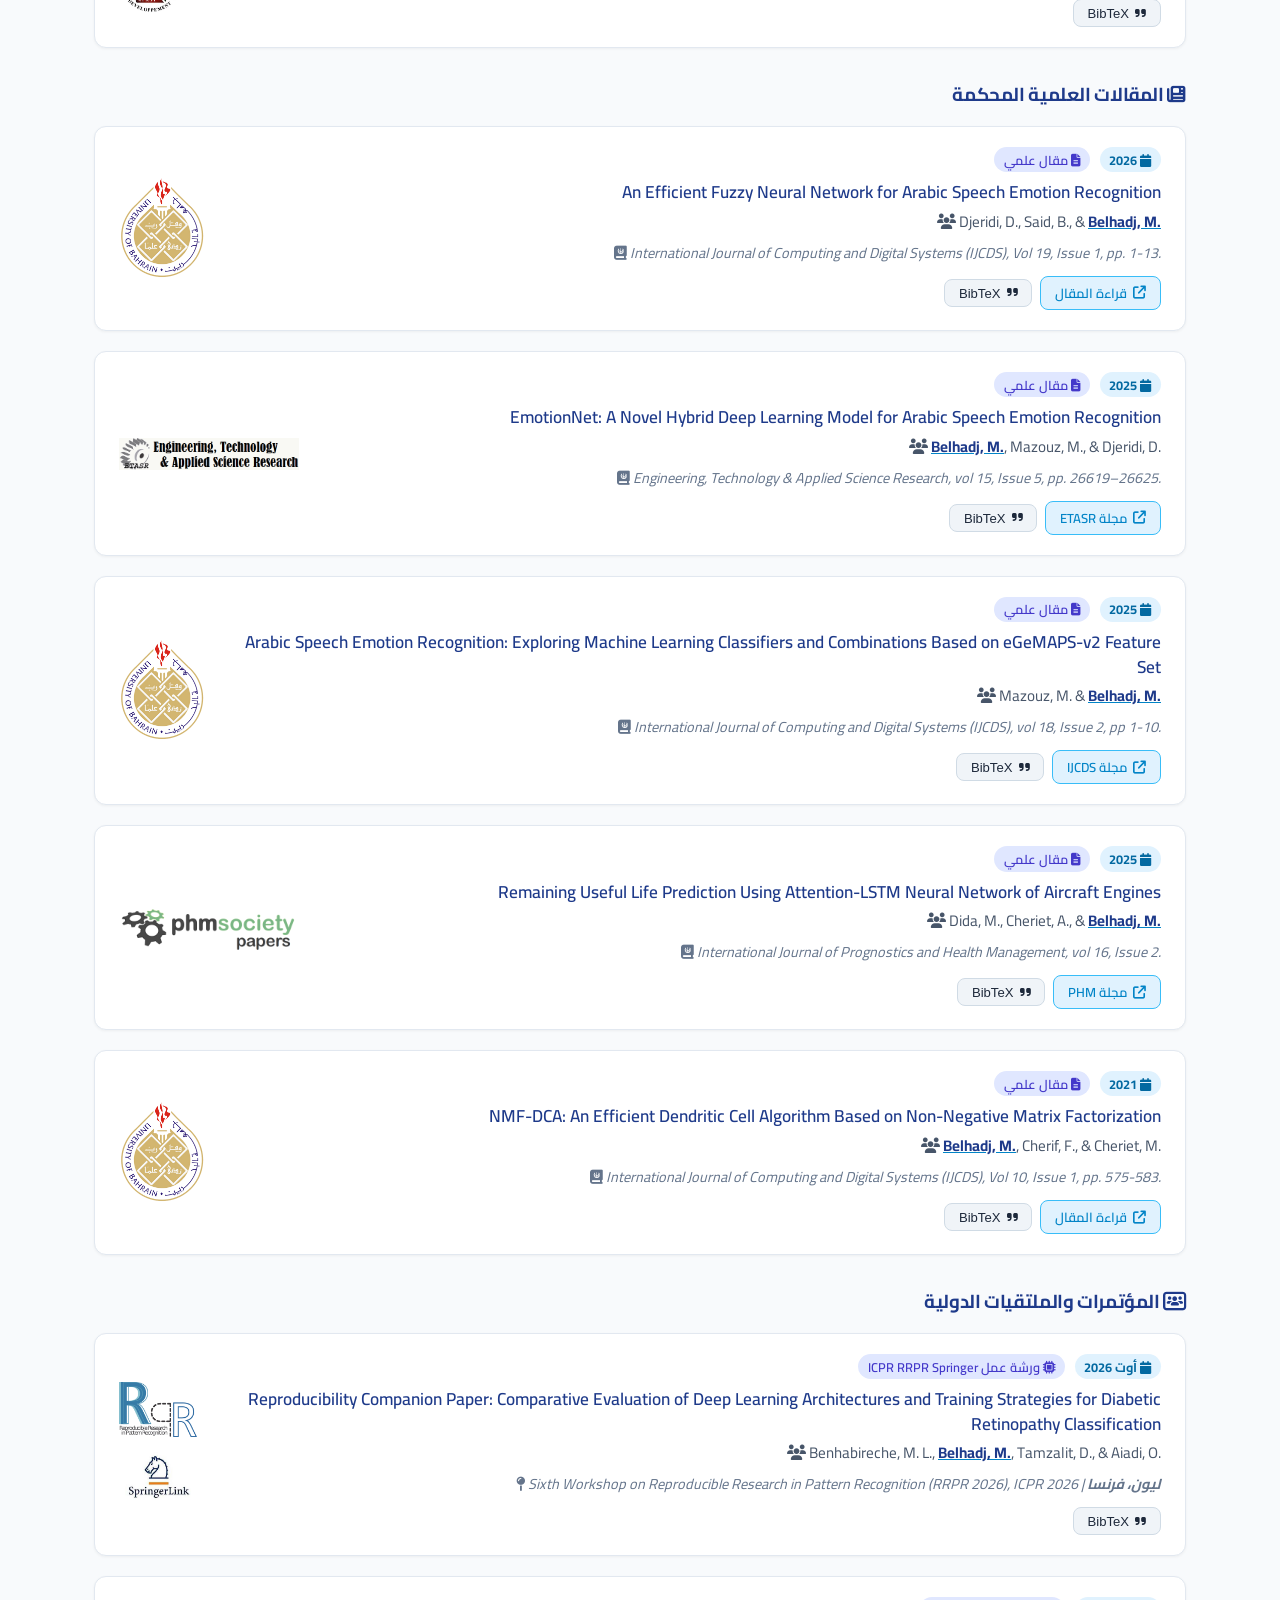
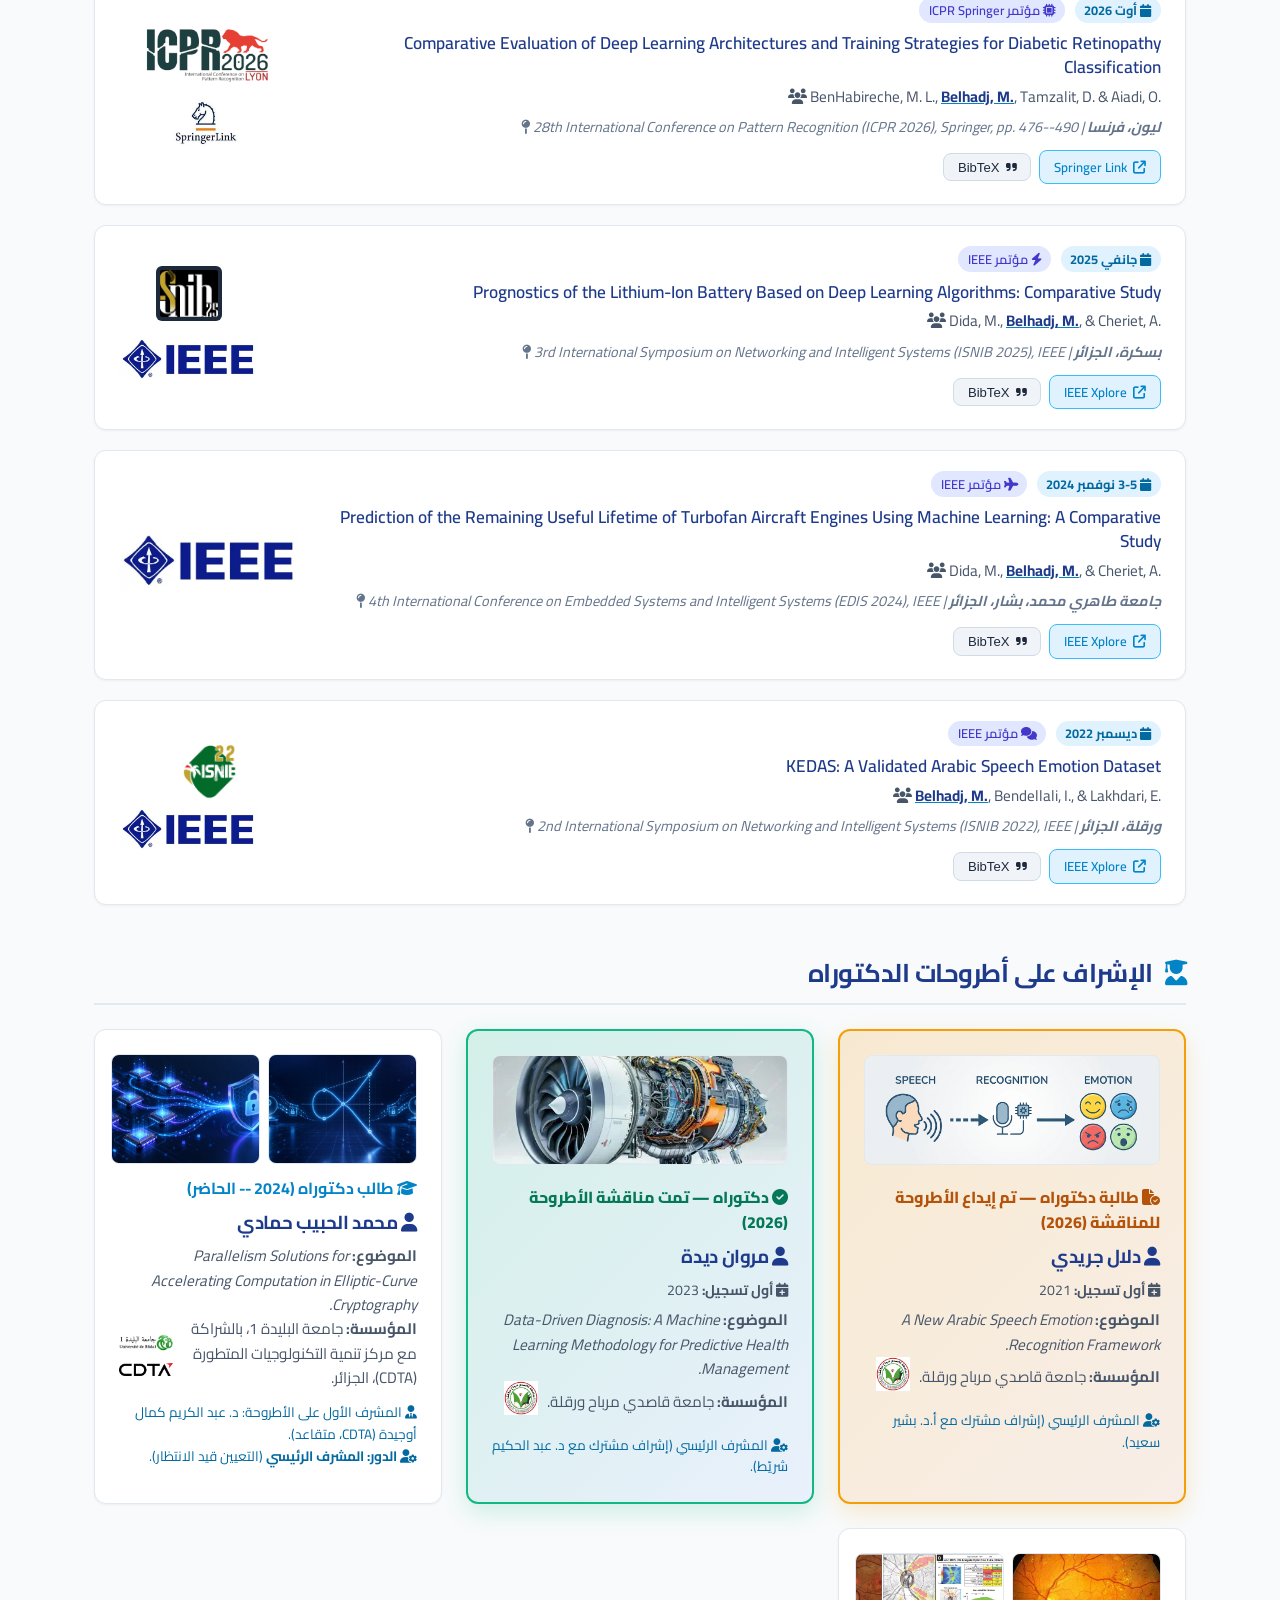
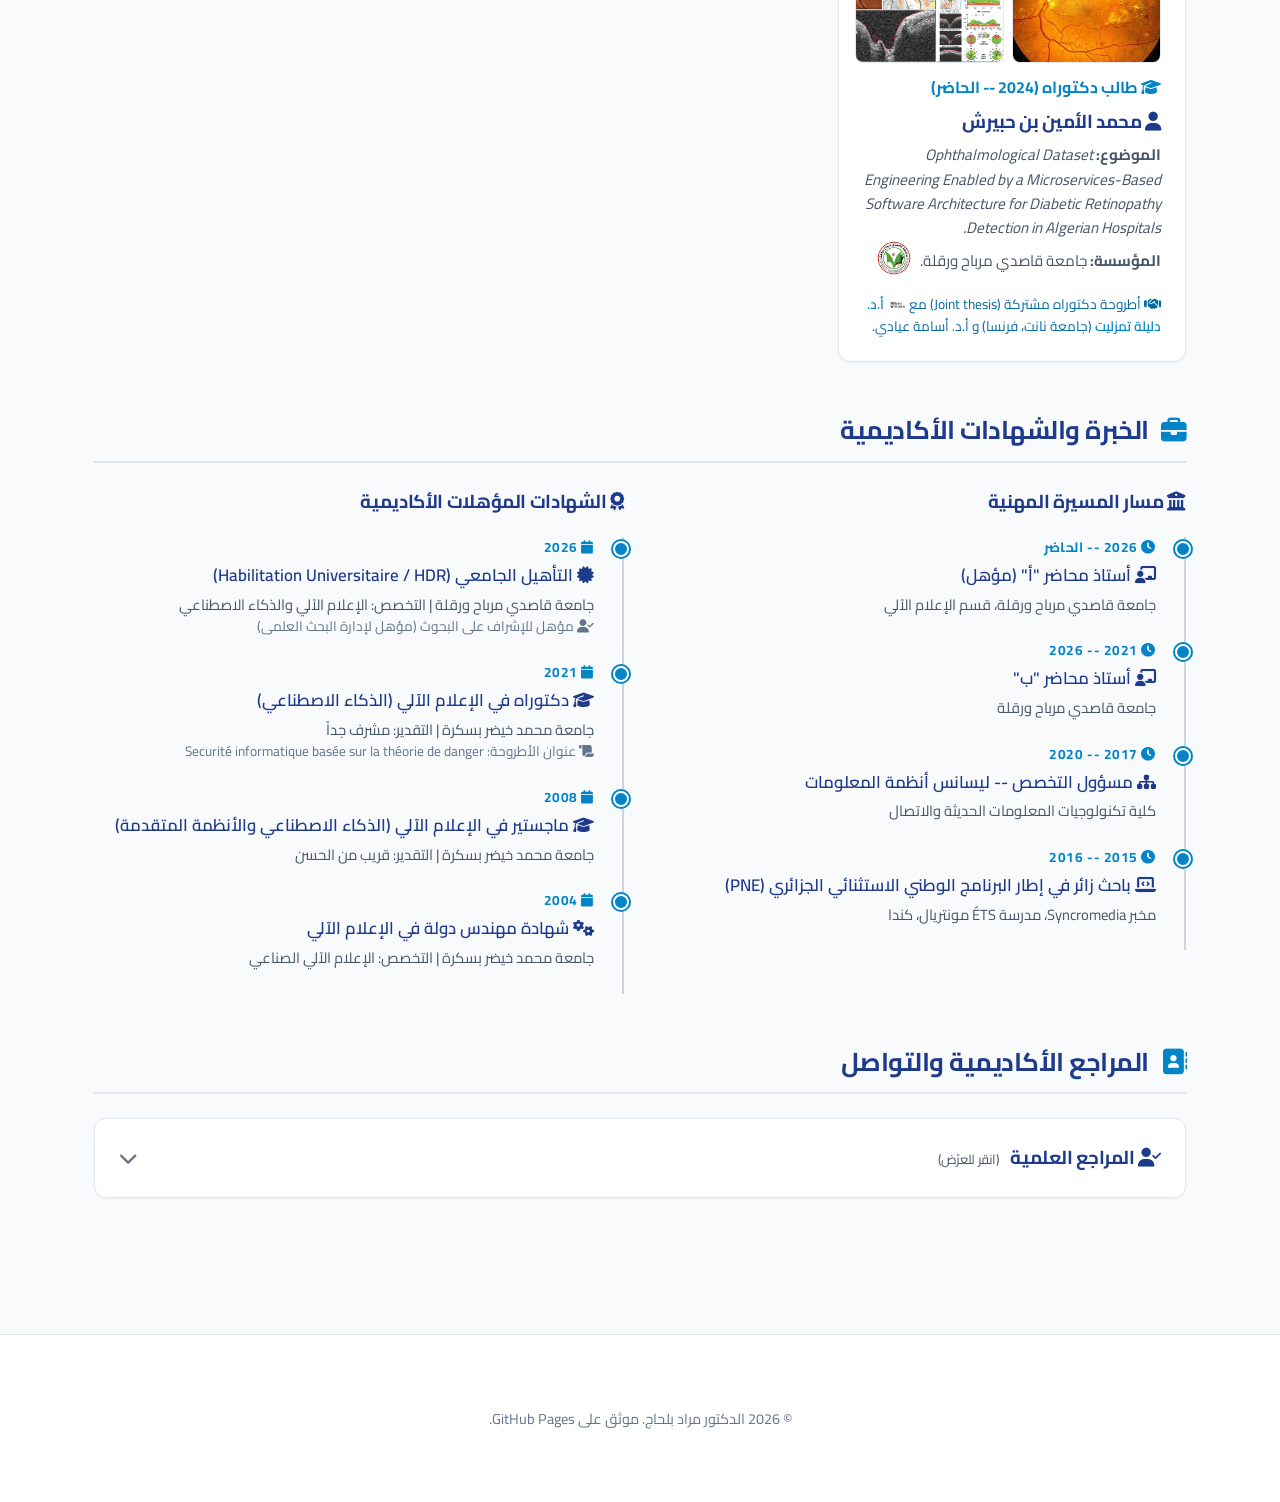
==== commit 6b2363a0: "Remove impact dashboard and redesign collaborations" ====
--- a/index_ar.html
+++ b/index_ar.html
@@ -58,7 +58,6 @@
         <li><a href="#about" class="active"><i class="fa-solid fa-user-tie"></i> نبذة عني</a></li>
         <li><a href="#research"><i class="fa-solid fa-flask-vial"></i> البحوث والمشاريع</a></li>
         <li><a href="#news"><i class="fa-solid fa-bullhorn"></i> الأخبار</a></li>
-        <li><a href="#impact"><i class="fa-solid fa-chart-line"></i> الأثر الأكاديمي</a></li>
         <li><a href="#collaboration"><i class="fa-solid fa-earth-africa"></i> التعاون الدولي</a></li>
         <li><a href="#publications"><i class="fa-solid fa-book-bookmark"></i> المنشورات العلمية</a></li>
         <li><a href="#supervision"><i class="fa-solid fa-user-graduate"></i> الإشراف الأكاديمي</a></li>
@@ -186,73 +185,35 @@
     </section>
 
     <!-- الأثر الأكاديمي -->
-    <section id="impact" class="impact-section">
-      <h2 class="section-title"><i class="fa-solid fa-chart-line"></i> الأثر الأكاديمي</h2>
-
-      <div class="impact-group">
-        <h3 class="impact-group-title"><i class="fa-solid fa-book-open-reader"></i> المخرجات والاستشهادات</h3>
-        <div class="impact-grid impact-grid--research">
-          <div class="impact-card">
-            <div class="impact-icon"><i class="fa-solid fa-book-bookmark"></i></div>
-            <div class="impact-value">12</div>
-            <div class="impact-label">منشوراً مدرجاً</div>
-          </div>
-          <div class="impact-card">
-            <div class="impact-icon"><i class="fa-solid fa-quote-right"></i></div>
-            <div class="impact-value"><i class="fa-brands fa-google-scholar"></i></div>
-            <div class="impact-label">الاستشهادات</div>
-            <a class="impact-live" href="https://scholar.google.com/citations?user=g9hxXgEAAAAJ" target="_blank" rel="noopener">عرض العدد المباشر <i class="fa-solid fa-arrow-up-right-from-square"></i></a>
-          </div>
-          <div class="impact-card">
-            <div class="impact-icon"><i class="fa-solid fa-chart-simple"></i></div>
-            <div class="impact-value"><i class="fa-brands fa-google-scholar"></i></div>
-            <div class="impact-label">مؤشر h</div>
-            <a class="impact-live" href="https://scholar.google.com/citations?user=g9hxXgEAAAAJ" target="_blank" rel="noopener">عرض القيمة المباشرة <i class="fa-solid fa-arrow-up-right-from-square"></i></a>
-          </div>
-        </div>
-      </div>
-
-      <div class="impact-group">
-        <h3 class="impact-group-title"><i class="fa-solid fa-user-graduate"></i> نتائج الإشراف على الدكتوراه</h3>
-        <div class="impact-grid impact-grid--supervision">
-          <div class="impact-card impact-card--defended">
-            <div class="impact-icon"><i class="fa-solid fa-circle-check"></i></div>
-            <div class="impact-value">1</div>
-            <div class="impact-label">أطروحة تمت مناقشتها</div>
-          </div>
-          <div class="impact-card impact-card--submitted">
-            <div class="impact-icon"><i class="fa-solid fa-file-circle-check"></i></div>
-            <div class="impact-value">1</div>
-            <div class="impact-label">أطروحة مودعة للمناقشة</div>
-          </div>
-          <div class="impact-card impact-card--ongoing">
-            <div class="impact-icon"><i class="fa-solid fa-user-clock"></i></div>
-            <div class="impact-value">2</div>
-            <div class="impact-label">طلبة دكتوراه قيد الإنجاز</div>
-          </div>
-        </div>
-      </div>
-
-      <div class="chart-card">
-        <h3><i class="fa-solid fa-chart-column"></i> المنشورات حسب السنة</h3>
-        <div class="publication-chart" role="img" aria-label="المنشورات حسب السنة: 2021 واحد، 2022 واحد، 2023 اثنان، 2024 واحد، 2025 أربعة، 2026 ثلاثة">
-          <div class="chart-column"><span class="chart-count">1</span><div class="chart-bar" style="height: 38px;"></div><span class="chart-year">2021</span></div>
-          <div class="chart-column"><span class="chart-count">1</span><div class="chart-bar" style="height: 38px;"></div><span class="chart-year">2022</span></div>
-          <div class="chart-column"><span class="chart-count">2</span><div class="chart-bar" style="height: 76px;"></div><span class="chart-year">2023</span></div>
-          <div class="chart-column"><span class="chart-count">1</span><div class="chart-bar" style="height: 38px;"></div><span class="chart-year">2024</span></div>
-          <div class="chart-column"><span class="chart-count">4</span><div class="chart-bar" style="height: 152px;"></div><span class="chart-year">2025</span></div>
-          <div class="chart-column"><span class="chart-count">3</span><div class="chart-bar" style="height: 114px;"></div><span class="chart-year">2026</span></div>
-        </div>
-      </div>
-    </section>
-
     <!-- التعاون الدولي -->
-    <section id="collaboration" style="margin-bottom: 3rem;">
+    <section id="collaboration" class="collaboration-section">
       <h2 class="section-title"><i class="fa-solid fa-earth-africa"></i> التعاون الدولي</h2>
-      <div class="news-grid">
-        <article class="news-card"><div class="news-meta"><i class="fa-solid fa-flag"></i> فرنسا</div><h3>جامعة نانت وجامعة لوميير ليون 2</h3><p>إشراف مشترك وتعاون بحثي في هندسة البرمجيات والذكاء الاصطناعي والتصوير الطبي.</p></article>
-        <article class="news-card"><div class="news-meta"><i class="fa-solid fa-flag"></i> كندا</div><h3>مدرسة ÉTS مونتريال — مخبر Syncromedia</h3><p>تعاون بحثي بصفة باحث زائر ضمن البرنامج الوطني الاستثنائي الجزائري (PNE)، في الأنظمة المناعية الاصطناعية المستوحاة من الطبيعة وخوارزمية NMF-DCA.</p></article>
-        <article class="news-card"><div class="news-meta"><i class="fa-solid fa-flag-usa"></i> الولايات المتحدة</div><h3>اتحاد البيانات اللغوية، جامعة بنسلفانيا</h3><p>نشر مجموعة بيانات KEDAS للمشاعر في الكلام العربي دولياً عبر فهرس LDC.</p></article>
+      <div class="collaboration-grid">
+        <article class="collaboration-card">
+          <div class="collaboration-country"><span class="country-flag" aria-hidden="true">🇫🇷</span><span>فرنسا</span></div>
+          <div class="institution-logos">
+            <a href="https://www.univ-nantes.fr/" target="_blank" rel="noopener" title="جامعة نانت وجامعة لوميير ليون 2"><img src="images/logo_nantes.png" alt="شعار جامعة نانت"></a>
+            <a href="https://www.univ-lyon2.fr/" target="_blank" rel="noopener" title="جامعة نانت وجامعة لوميير ليون 2"><img src="images/logo_lyon2.png" alt="شعار جامعة ليون 2"></a>
+          </div>
+          <h3>جامعة نانت وجامعة لوميير ليون 2</h3>
+          <p>إشراف مشترك وتعاون بحثي في هندسة البرمجيات والذكاء الاصطناعي والتصوير الطبي.</p>
+        </article>
+        <article class="collaboration-card">
+          <div class="collaboration-country"><span class="country-flag" aria-hidden="true">🇨🇦</span><span>كندا</span></div>
+          <div class="institution-logos">
+            <a href="https://www.etsmtl.ca/" target="_blank" rel="noopener" title="مدرسة ÉTS مونتريال — مخبر Syncromedia"><img src="images/logo_ets.png" alt="شعار مدرسة ÉTS مونتريال"></a>
+          </div>
+          <h3>مدرسة ÉTS مونتريال — مخبر Syncromedia</h3>
+          <p>تعاون بحثي بصفة باحث زائر ضمن البرنامج الوطني الاستثنائي الجزائري (PNE)، في الأنظمة المناعية الاصطناعية المستوحاة من الطبيعة وخوارزمية NMF-DCA.</p>
+        </article>
+        <article class="collaboration-card">
+          <div class="collaboration-country"><span class="country-flag" aria-hidden="true">🇺🇸</span><span>الولايات المتحدة</span></div>
+          <div class="institution-logos">
+            <a href="https://www.ldc.upenn.edu/" target="_blank" rel="noopener" title="اتحاد البيانات اللغوية — جامعة بنسلفانيا"><img src="images/logo_ldc.png" alt="شعار اتحاد البيانات اللغوية"></a>
+          </div>
+          <h3>اتحاد البيانات اللغوية — جامعة بنسلفانيا</h3>
+          <p>نشر مجموعة بيانات KEDAS للمشاعر في الكلام العربي دولياً عبر فهرس LDC.</p>
+        </article>
       </div>
     </section>
 
--- a/style.css
+++ b/style.css
@@ -787,3 +787,100 @@
     font-size: 0.7rem;
   }
 }
+
+
+/* International collaboration */
+.collaboration-section {
+  margin-bottom: 3rem;
+}
+
+.collaboration-grid {
+  display: grid;
+  grid-template-columns: repeat(3, minmax(0, 1fr));
+  gap: 1.25rem;
+}
+
+.collaboration-card {
+  position: relative;
+  display: flex;
+  flex-direction: column;
+  min-height: 285px;
+  padding: 1.25rem;
+  overflow: hidden;
+  background: linear-gradient(145deg, #ffffff, #f8fafc);
+  border: 1px solid var(--border-color);
+  border-top: 4px solid var(--accent-primary);
+  border-radius: 14px;
+  box-shadow: var(--shadow-sm);
+  transition: transform var(--transition-fast), box-shadow var(--transition-fast);
+}
+
+.collaboration-card:hover {
+  transform: translateY(-4px);
+  box-shadow: var(--shadow-md);
+}
+
+.collaboration-country {
+  display: flex;
+  align-items: center;
+  gap: 0.6rem;
+  color: var(--accent-navy);
+  font-size: 0.9rem;
+  font-weight: 800;
+  margin-bottom: 1rem;
+}
+
+.country-flag {
+  font-size: 2rem;
+  line-height: 1;
+  filter: drop-shadow(0 2px 2px rgba(15, 23, 42, 0.14));
+}
+
+.institution-logos {
+  display: flex;
+  align-items: center;
+  justify-content: center;
+  gap: 1rem;
+  min-height: 72px;
+  padding: 0.65rem;
+  margin-bottom: 1rem;
+  background: #ffffff;
+  border: 1px solid var(--border-color);
+  border-radius: 10px;
+}
+
+.institution-logos a {
+  display: inline-flex;
+  align-items: center;
+  justify-content: center;
+}
+
+.institution-logos img {
+  width: auto;
+  max-width: 115px;
+  height: 52px;
+  object-fit: contain;
+}
+
+.collaboration-card h3 {
+  color: var(--accent-navy);
+  font-size: 1rem;
+  line-height: 1.4;
+  margin-bottom: 0.55rem;
+}
+
+.collaboration-card p {
+  color: var(--text-muted);
+  font-size: 0.88rem;
+  line-height: 1.6;
+}
+
+@media (max-width: 900px) {
+  .collaboration-grid {
+    grid-template-columns: 1fr;
+  }
+
+  .collaboration-card {
+    min-height: auto;
+  }
+}
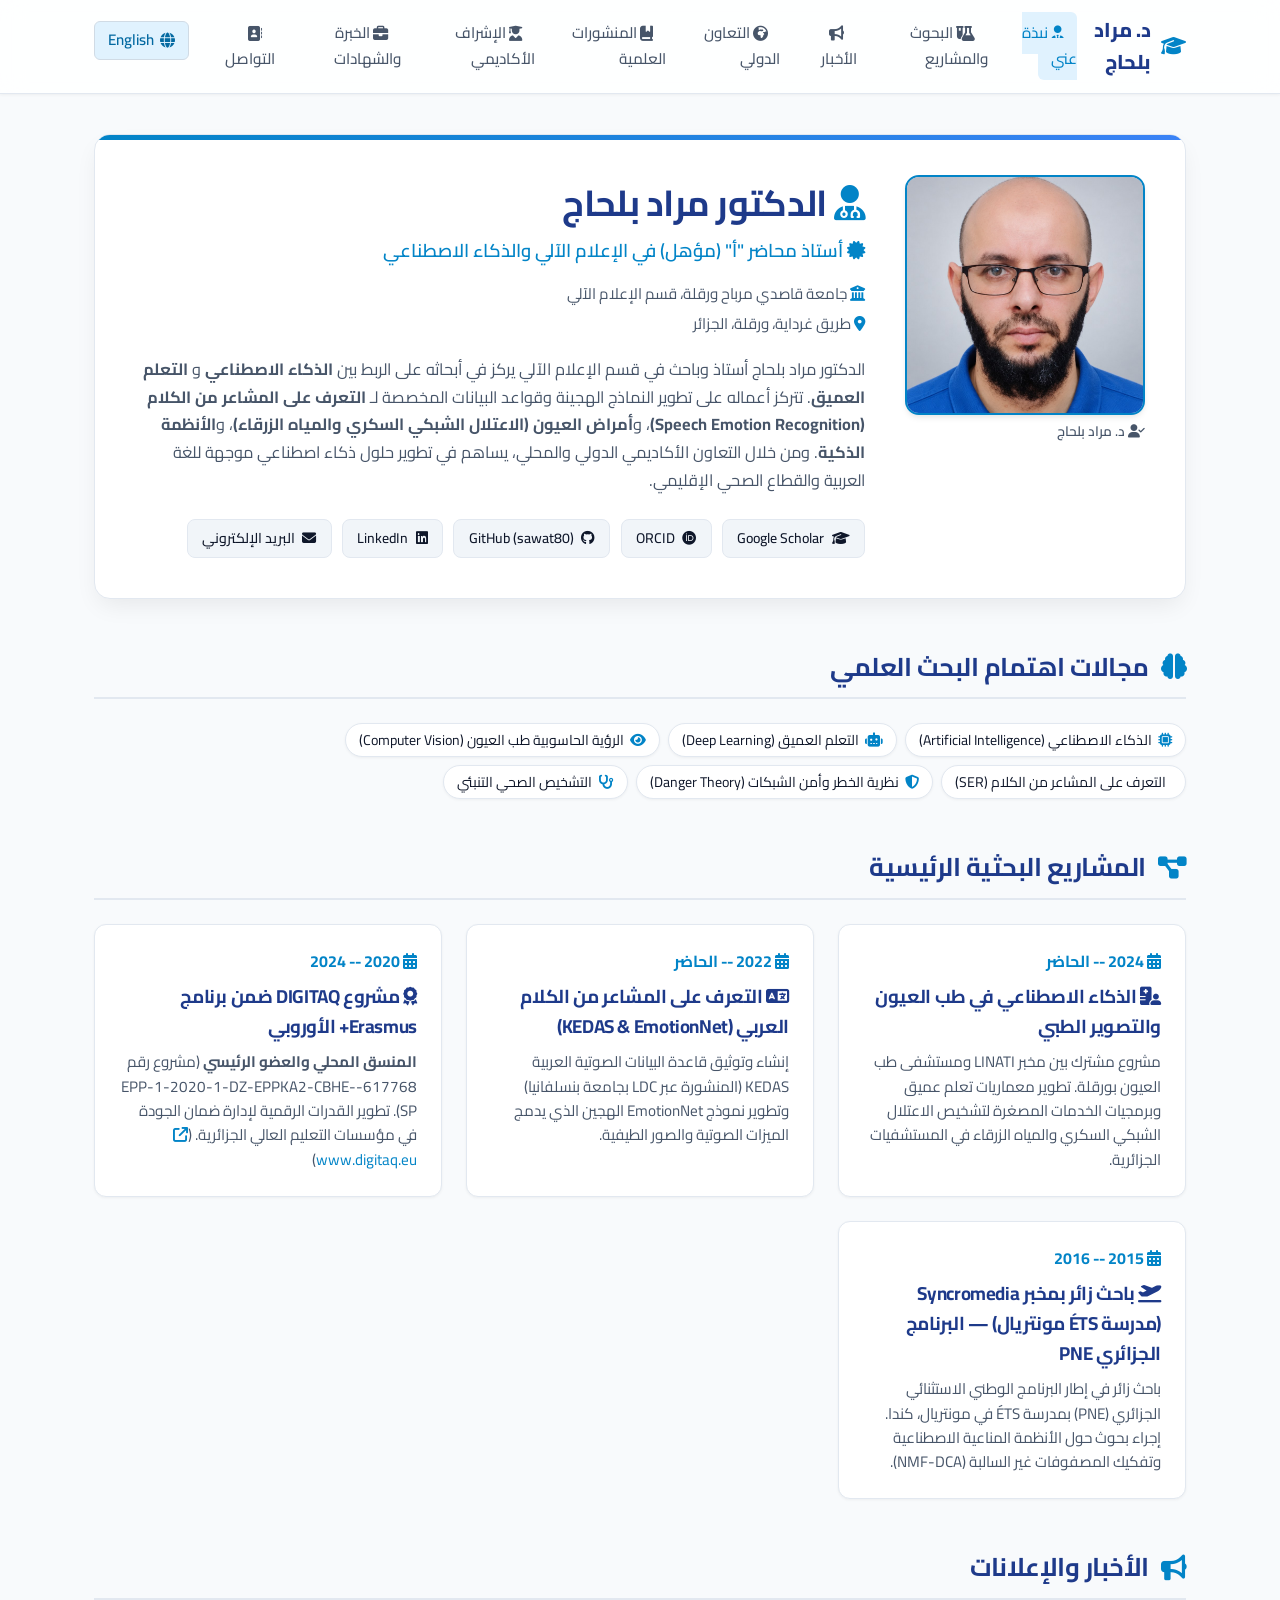
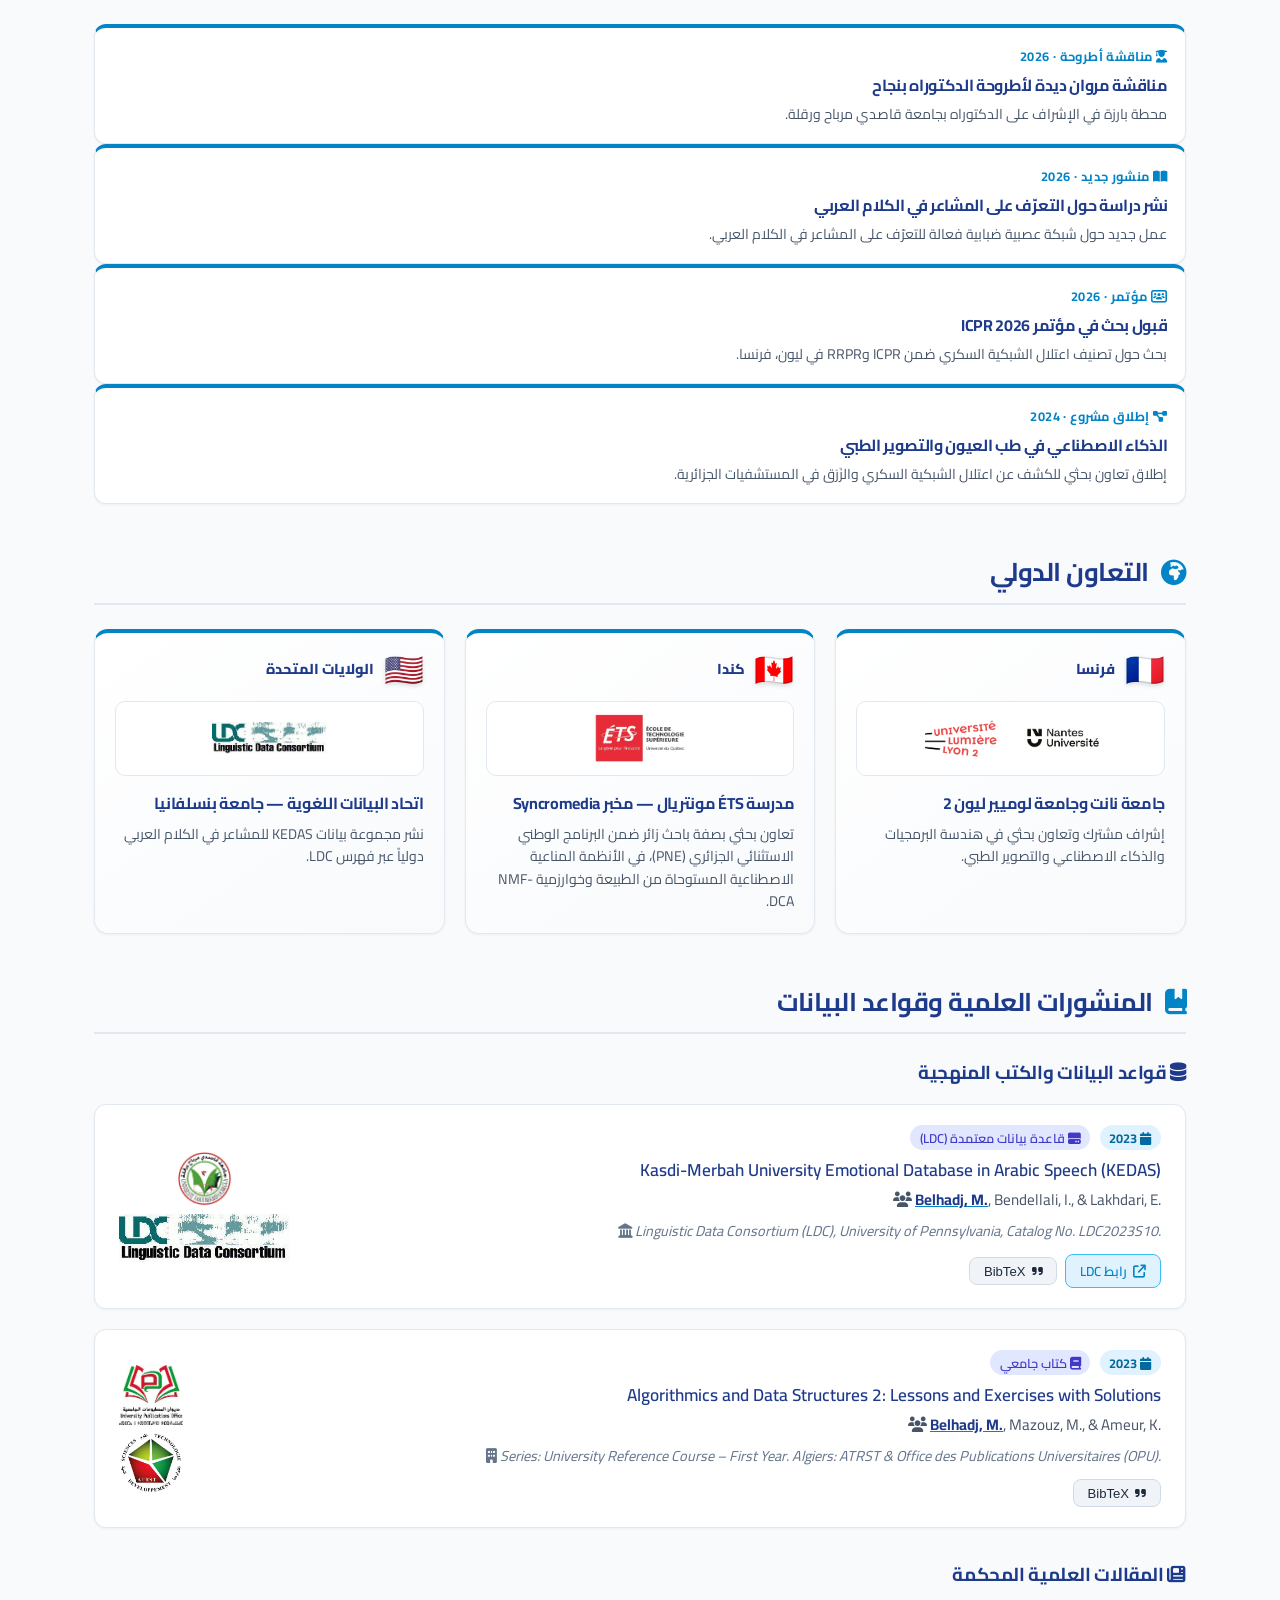
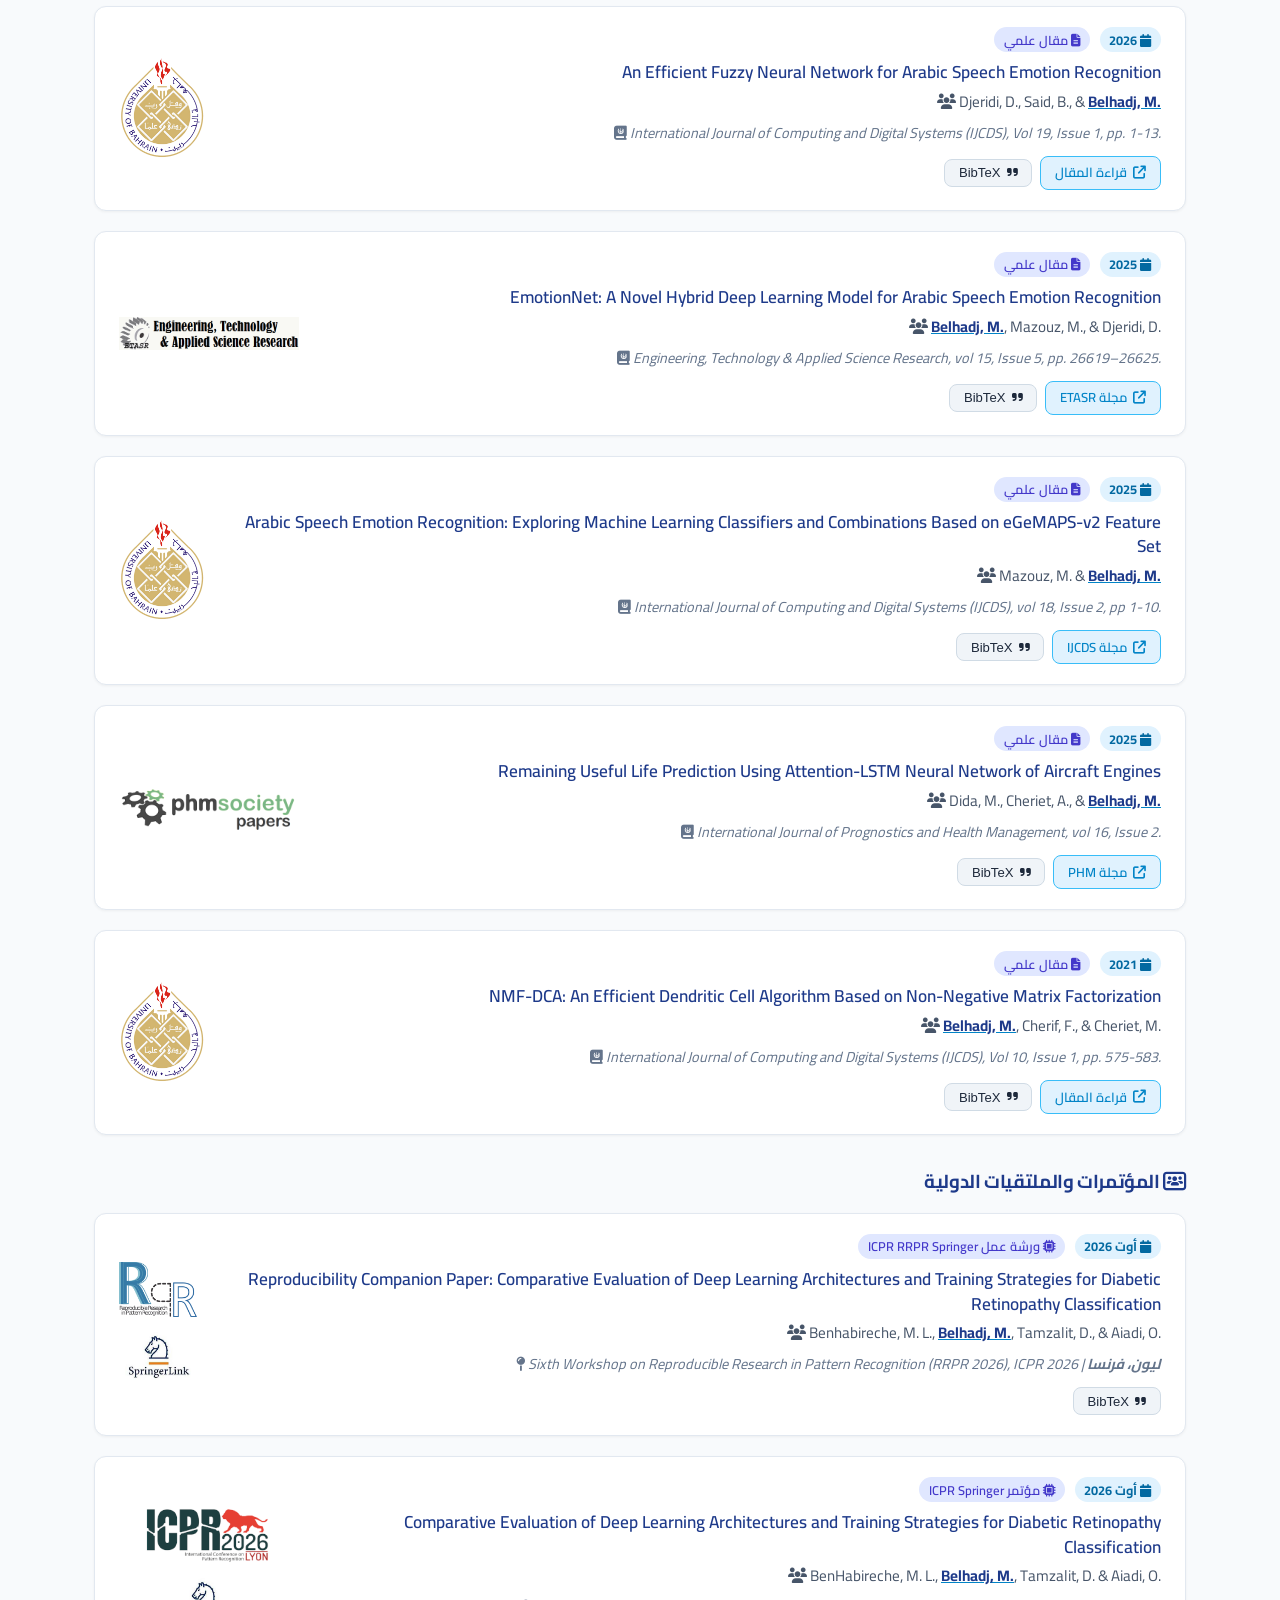
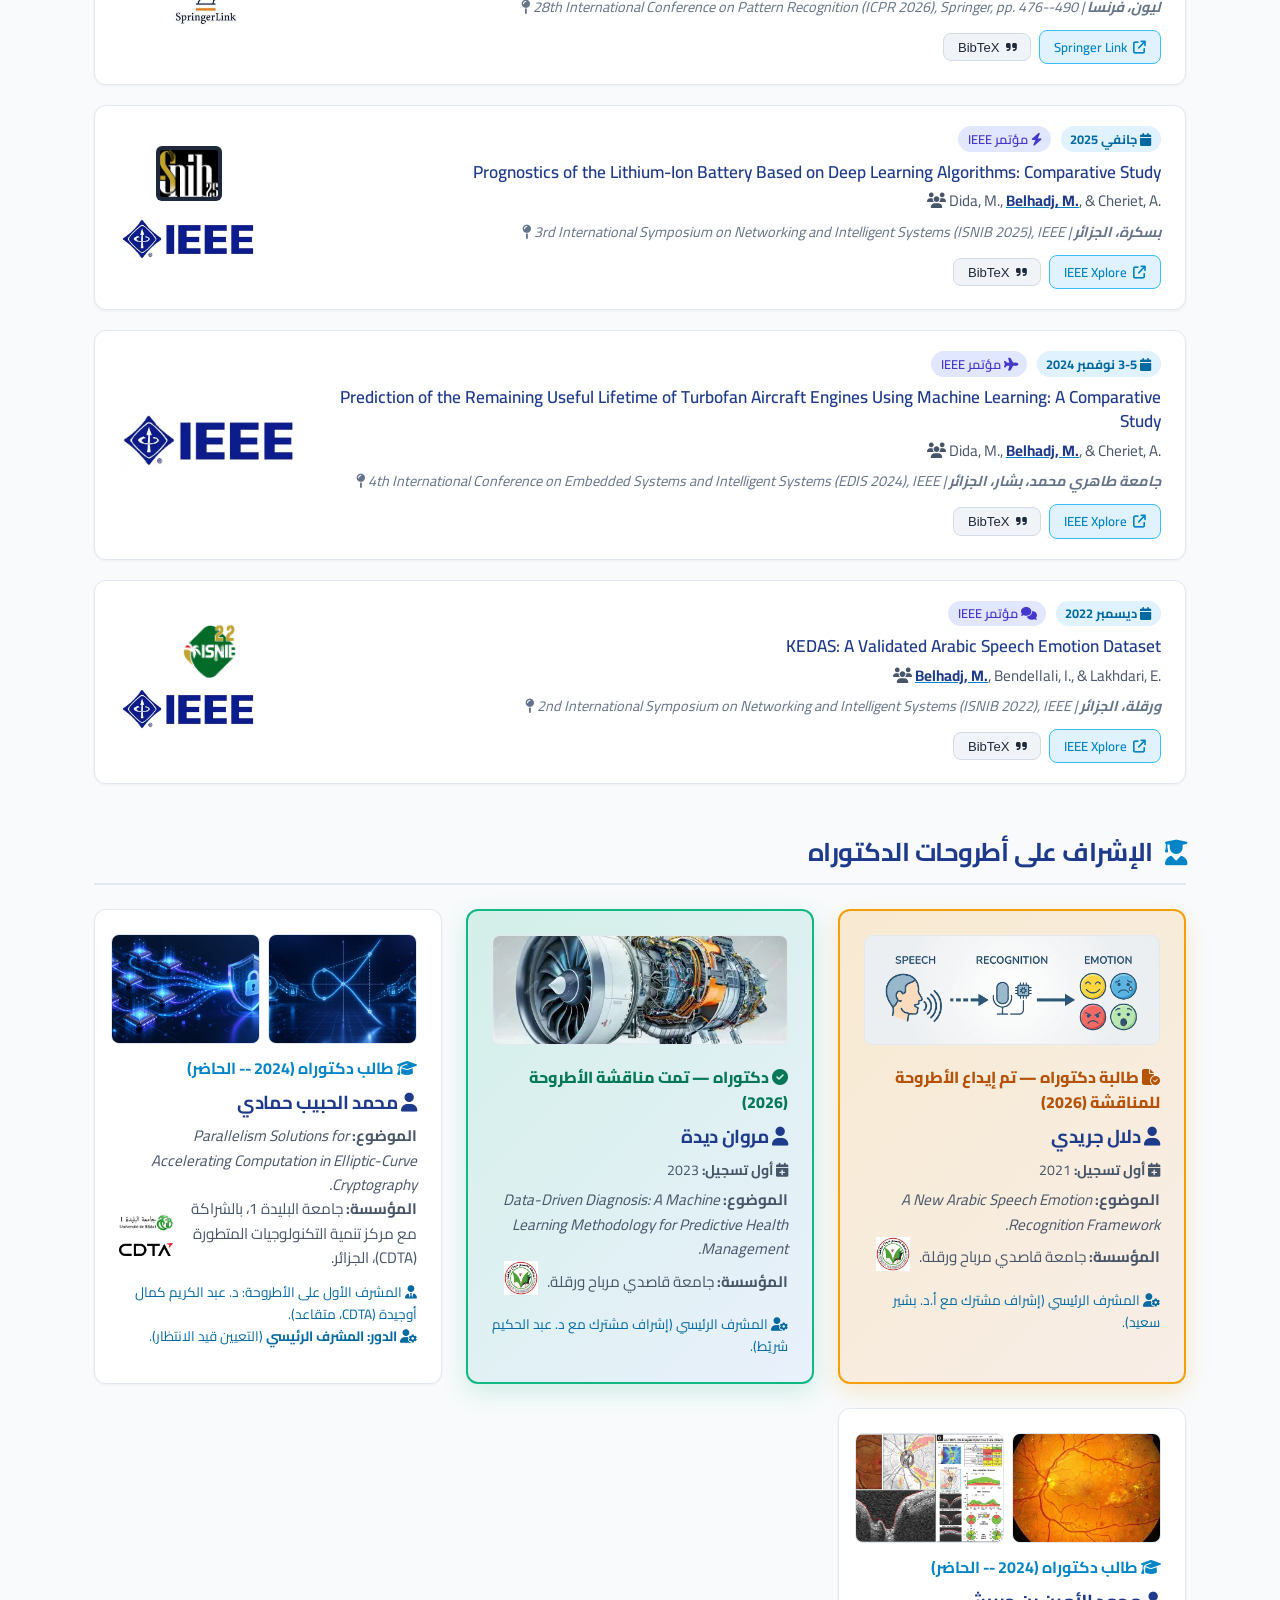
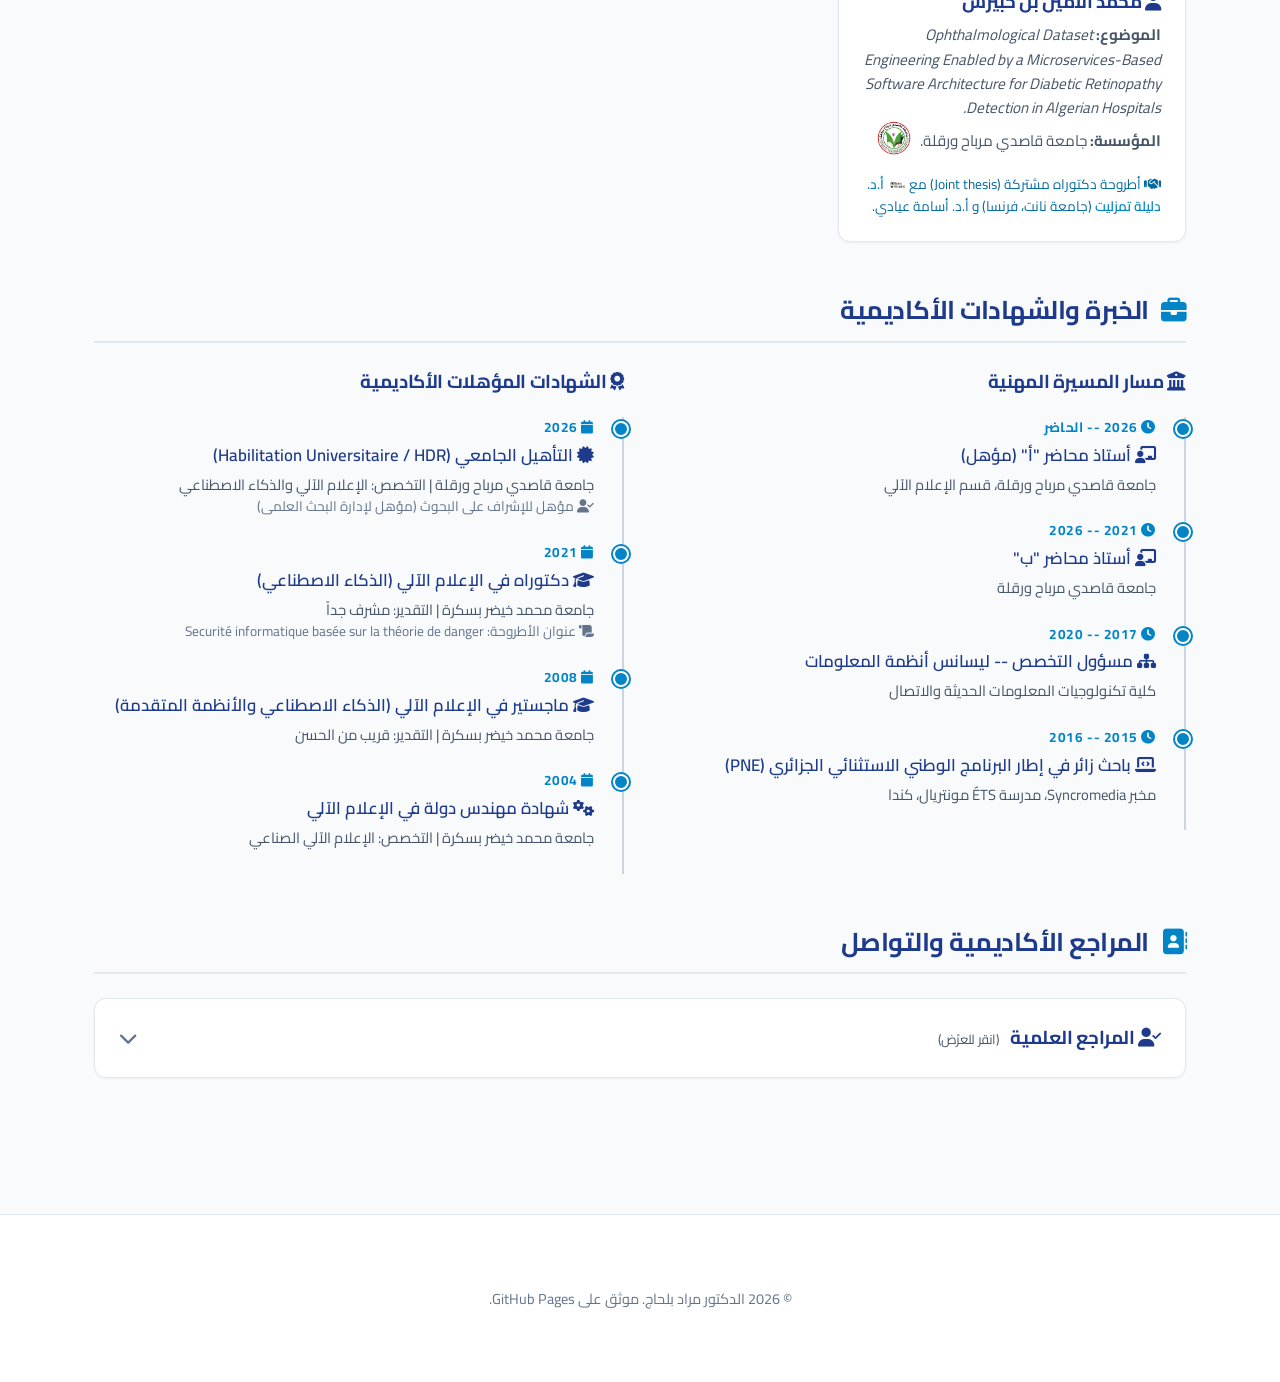
==== commit b17079d5: "Remove Syncromedia visit from news" ====
--- a/index_ar.html
+++ b/index_ar.html
@@ -179,7 +179,7 @@
         <article class="news-card"><div class="news-meta"><i class="fa-solid fa-user-graduate"></i> مناقشة أطروحة · 2026</div><h3>مناقشة مروان ديدة لأطروحة الدكتوراه بنجاح</h3><p>محطة بارزة في الإشراف على الدكتوراه بجامعة قاصدي مرباح ورقلة.</p></article>
         <article class="news-card"><div class="news-meta"><i class="fa-solid fa-book-open"></i> منشور جديد · 2026</div><h3>نشر دراسة حول التعرّف على المشاعر في الكلام العربي</h3><p>عمل جديد حول شبكة عصبية ضبابية فعالة للتعرّف على المشاعر في الكلام العربي.</p></article>
         <article class="news-card"><div class="news-meta"><i class="fa-solid fa-users-rectangle"></i> مؤتمر · 2026</div><h3>قبول بحث في مؤتمر ICPR 2026</h3><p>بحث حول تصنيف اعتلال الشبكية السكري ضمن ICPR وRRPR في ليون، فرنسا.</p></article>
-        <article class="news-card"><div class="news-meta"><i class="fa-solid fa-plane-departure"></i> زيارة بحثية · 2015–2016</div><h3>باحث زائر في مخبر Syncromedia بمدرسة ÉTS مونتريال</h3><p>زيارة بحثية في إطار البرنامج الوطني الاستثنائي الجزائري (PNE).</p></article>
+        
         <article class="news-card"><div class="news-meta"><i class="fa-solid fa-diagram-project"></i> إطلاق مشروع · 2024</div><h3>الذكاء الاصطناعي في طب العيون والتصوير الطبي</h3><p>إطلاق تعاون بحثي للكشف عن اعتلال الشبكية السكري والزَرَق في المستشفيات الجزائرية.</p></article>
       </div>
     </section>
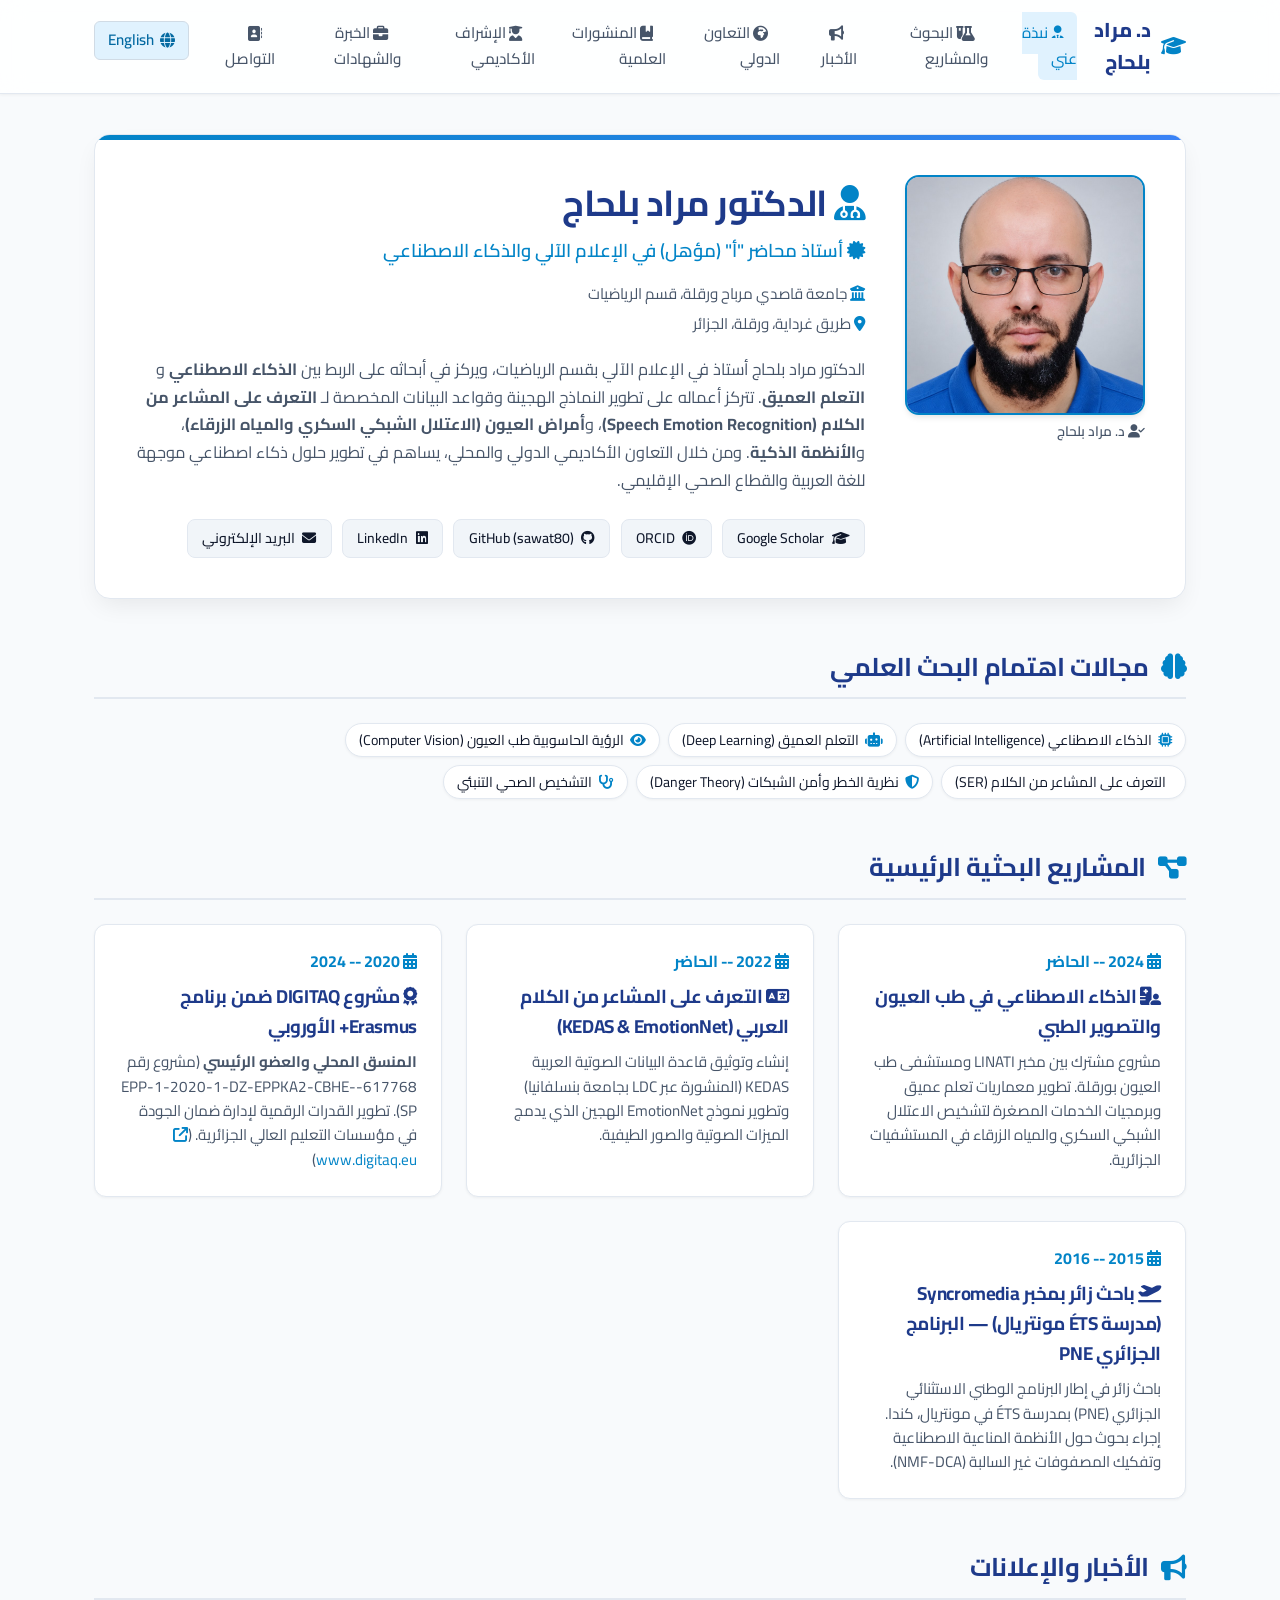
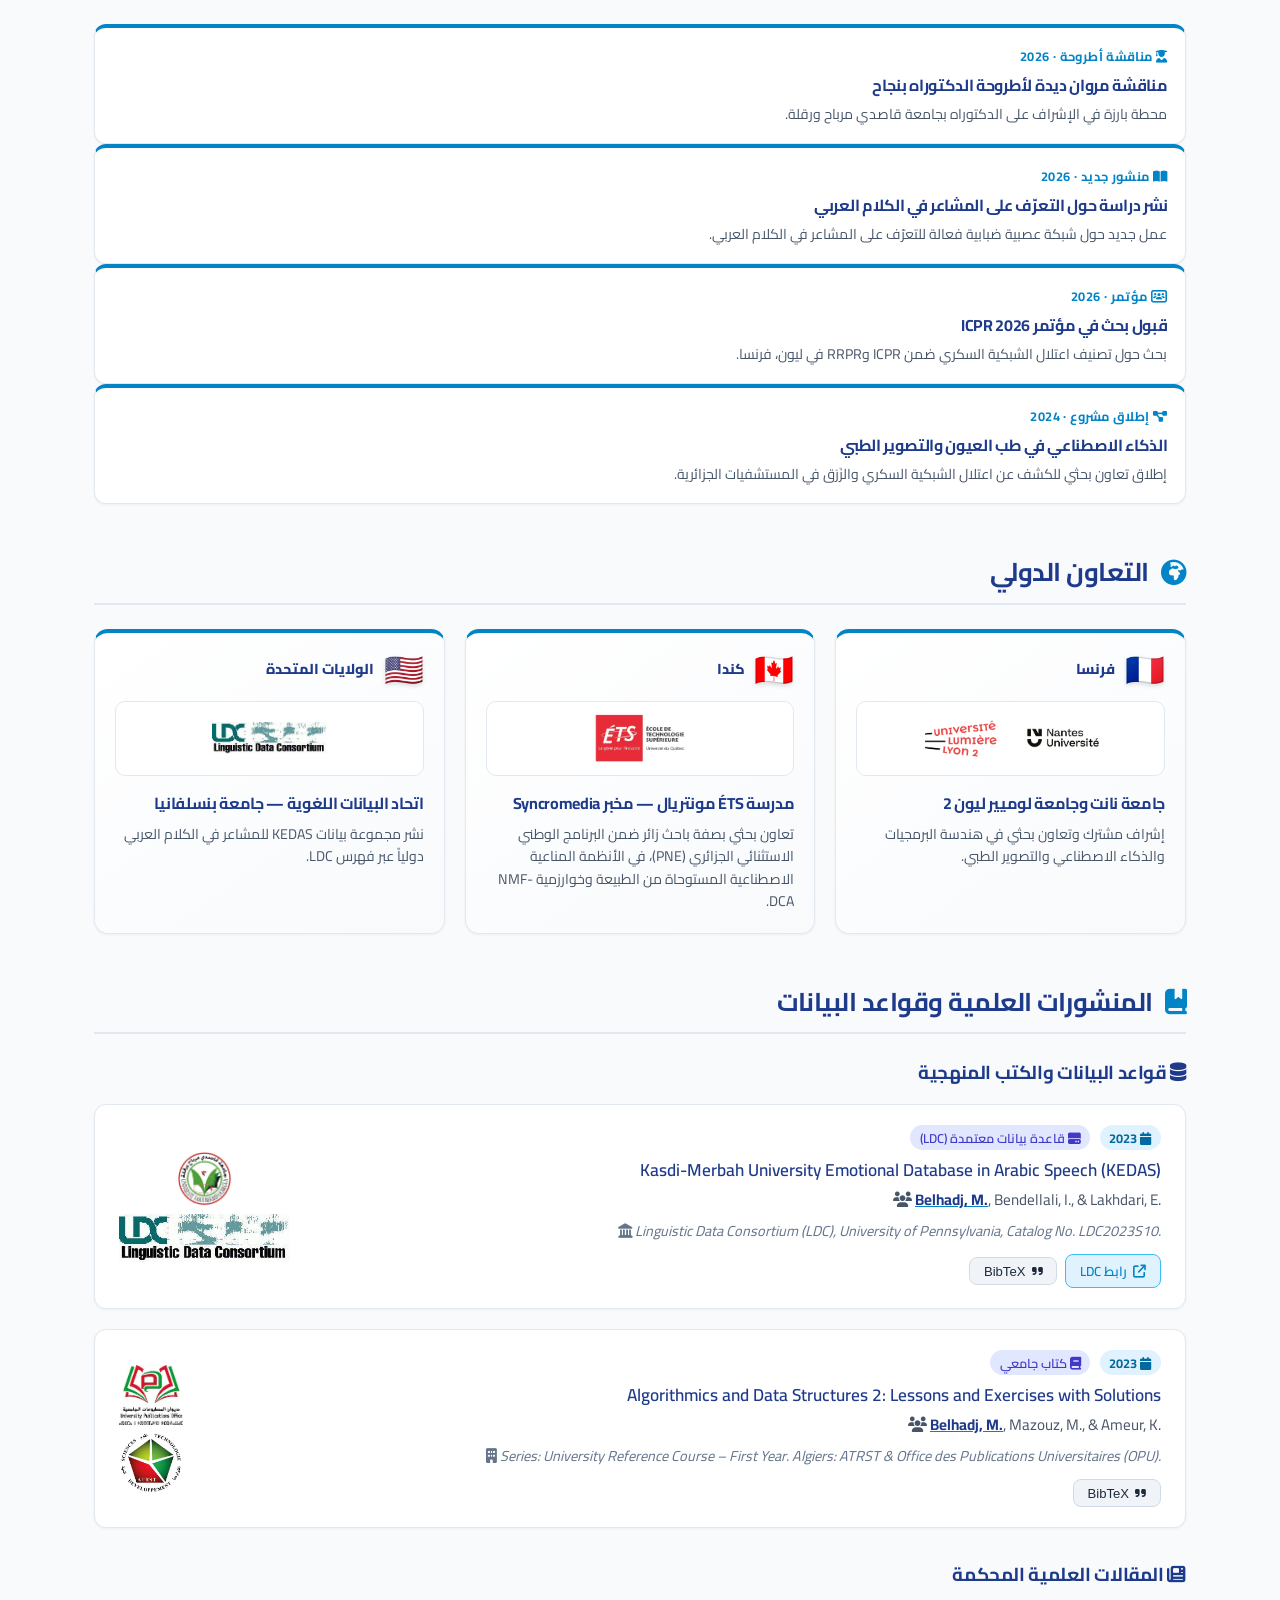
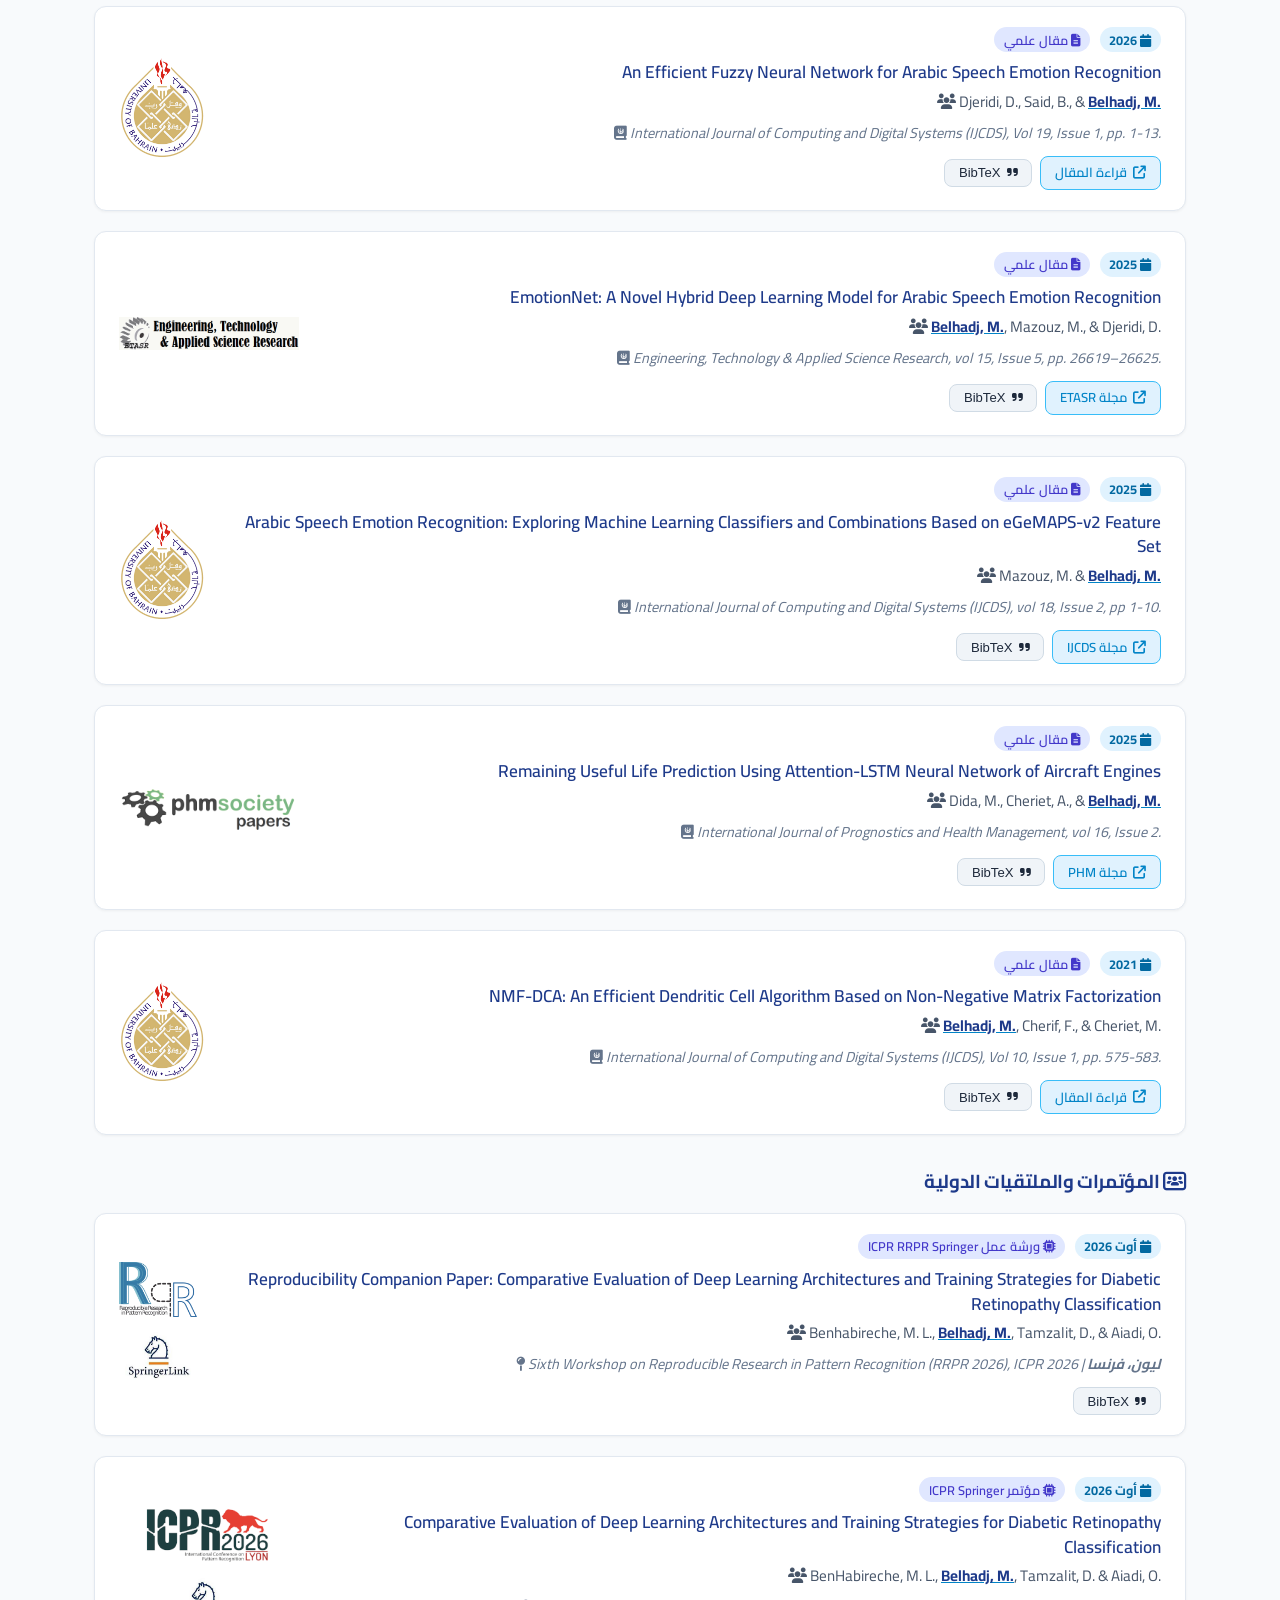
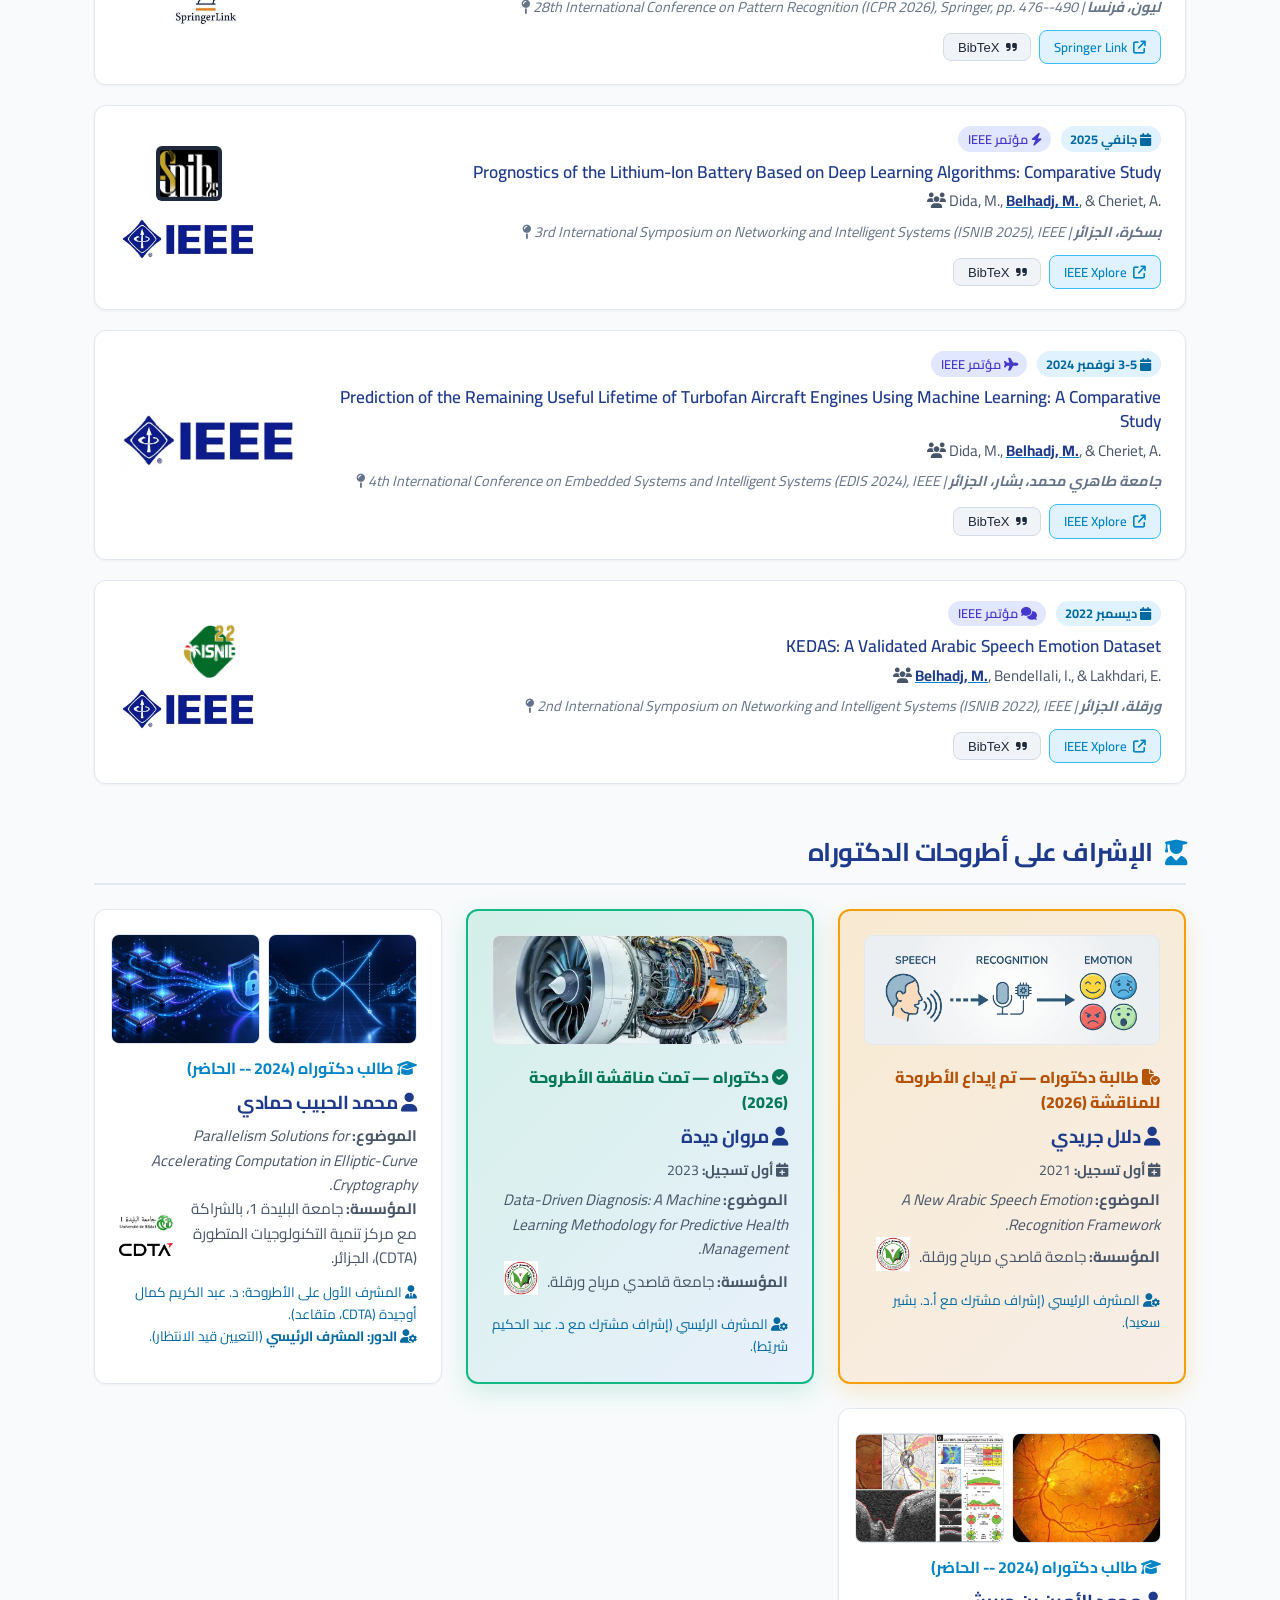
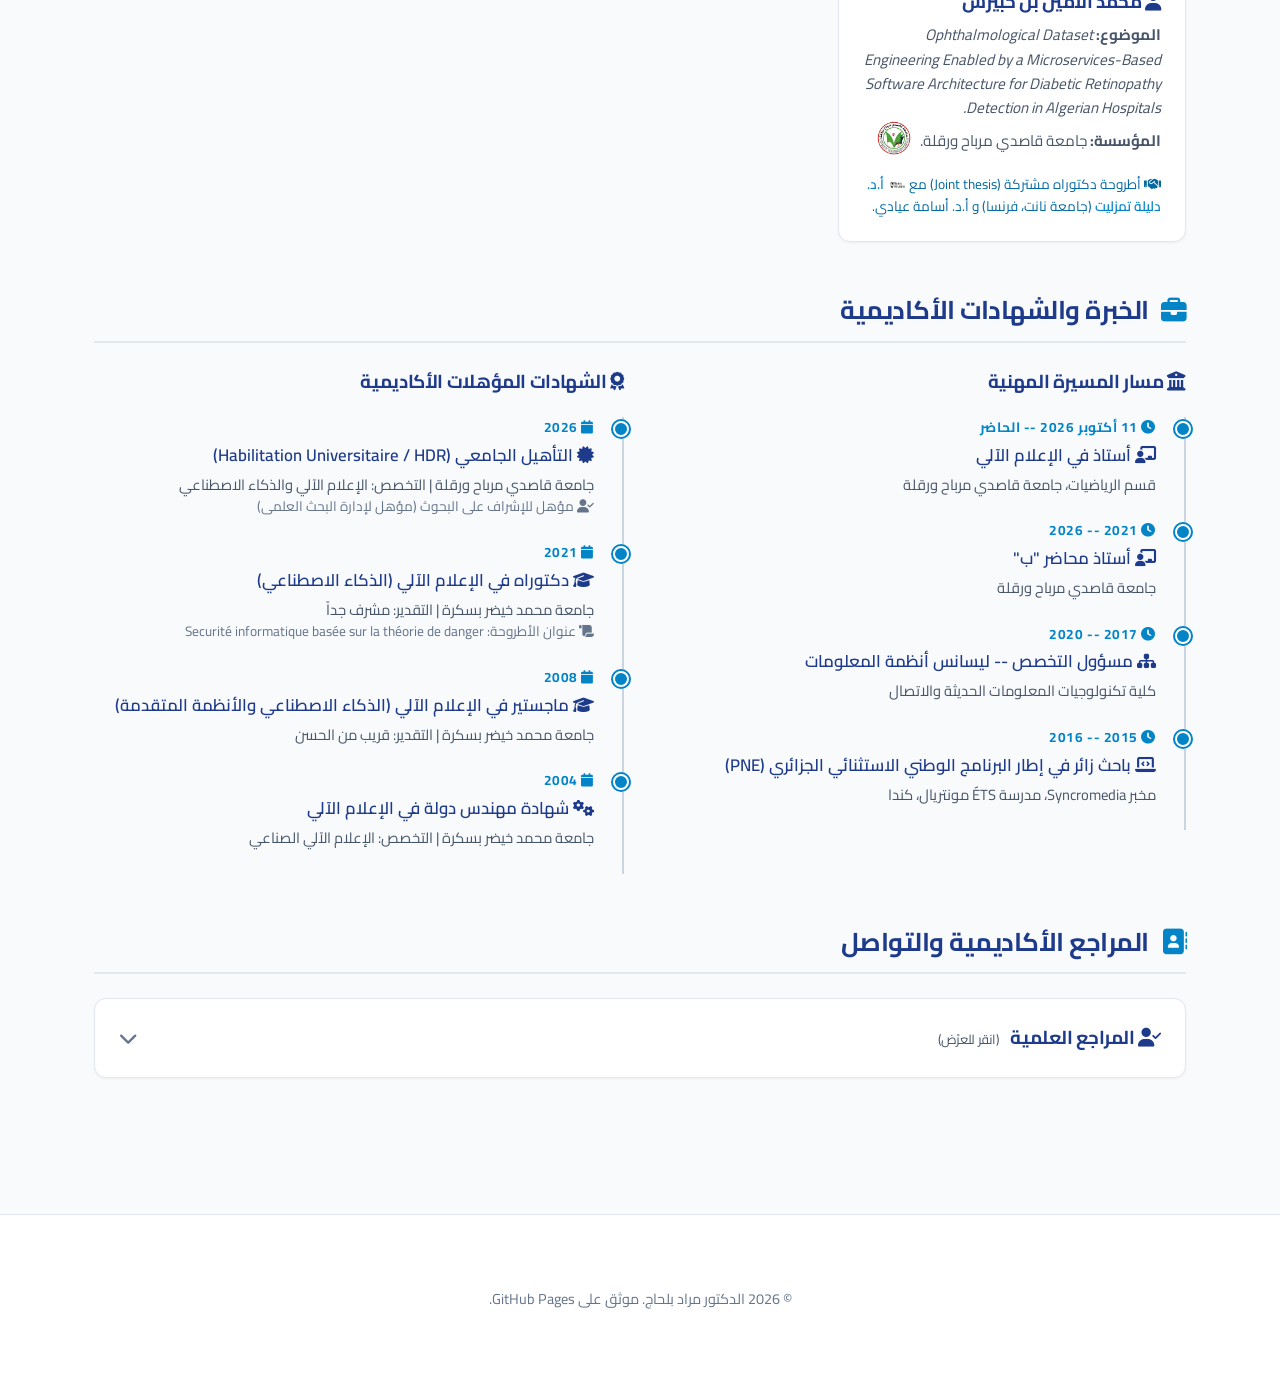
==== commit 9a69af9a: "تحديث الانتماء إلى قسم الرياضيات" ====
--- a/index_ar.html
+++ b/index_ar.html
@@ -13,7 +13,7 @@
   <meta charset="UTF-8">
   <meta name="viewport" content="width=device-width, initial-scale=1.0">
   <title>الدكتور مراد بلحاج | السيرة الأكاديمية والبحوث</title>
-  <meta name="description" content="السيرة الذاتية والأكاديمية، المنشورات العلمية، والبحوث للدكتور مراد بلحاج، أستاذ محاضر (أ) في الذكاء الاصطناعي بجامعة ورقلة.">
+  <meta name="description" content="السيرة الذاتية والأكاديمية، المنشورات العلمية، والبحوث للدكتور مراد بلحاج، أستاذ في الإعلام الآلي بقسم الرياضيات، جامعة قاصدي مرباح ورقلة.">
   
   <!-- Google Fonts & Font Awesome Icons -->
   <link rel="preconnect" href="https://fonts.googleapis.com">
@@ -82,12 +82,12 @@
         <div class="hero-title-sub"><i class="fa-solid fa-certificate"></i> أستاذ محاضر "أ" (مؤهل) في الإعلام الآلي والذكاء الاصطناعي</div>
         
         <div class="hero-affiliation">
-          <span><i class="fa-solid fa-building-columns" style="color: var(--accent-primary);"></i> جامعة قاصدي مرباح ورقلة، قسم الإعلام الآلي</span>
+          <span><i class="fa-solid fa-building-columns" style="color: var(--accent-primary);"></i> جامعة قاصدي مرباح ورقلة، قسم الرياضيات</span>
           <span><i class="fa-solid fa-location-dot" style="color: var(--accent-primary);"></i> طريق غرداية، ورقلة، الجزائر</span>
         </div>
 
         <p class="hero-bio">
-          الدكتور مراد بلحاج أستاذ وباحث في قسم الإعلام الآلي يركز في أبحاثه على الربط بين 
+          الدكتور مراد بلحاج أستاذ في الإعلام الآلي بقسم الرياضيات، ويركز في أبحاثه على الربط بين 
           <strong>الذكاء الاصطناعي</strong> و <strong>التعلم العميق</strong>. تتركز أعماله على تطوير النماذج الهجينة 
           وقواعد البيانات المخصصة لـ <strong>التعرف على المشاعر من الكلام (Speech Emotion Recognition)</strong>، 
           و<strong>أمراض العيون (الاعتلال الشبكي السكري والمياه الزرقاء)</strong>، و<strong>الأنظمة الذكية</strong>. 
@@ -539,9 +539,9 @@
           <h3 style="margin-bottom: 1.25rem; color: var(--accent-navy);"><i class="fa-solid fa-building-columns"></i> مسار المسيرة المهنية</h3>
           
           <div class="timeline-item">
-            <div class="timeline-date"><i class="fa-solid fa-clock"></i> 2026 -- الحاضر</div>
-            <div class="timeline-title"><i class="fa-solid fa-chalkboard-user"></i> أستاذ محاضر "أ" (مؤهل)</div>
-            <div class="timeline-subtitle">جامعة قاصدي مرباح ورقلة، قسم الإعلام الآلي</div>
+            <div class="timeline-date"><i class="fa-solid fa-clock"></i> 11 أكتوبر 2026 -- الحاضر</div>
+            <div class="timeline-title"><i class="fa-solid fa-chalkboard-user"></i> أستاذ في الإعلام الآلي</div>
+            <div class="timeline-subtitle">قسم الرياضيات، جامعة قاصدي مرباح ورقلة</div>
           </div>
 
           <div class="timeline-item">
--- a/style.css
+++ b/style.css
@@ -884,3 +884,265 @@
     min-height: auto;
   }
 }
+
+
+/* Mobile responsiveness refinement */
+img,
+svg,
+video,
+canvas {
+  max-width: 100%;
+}
+
+.card,
+.news-card,
+.collaboration-card,
+.publication-card,
+.timeline-item,
+.hero-content,
+.pub-card-body {
+  min-width: 0;
+}
+
+.pub-title,
+.pub-authors,
+.pub-venue,
+.timeline-title,
+.timeline-subtitle,
+.hero-bio,
+.collaboration-card h3,
+.collaboration-card p {
+  overflow-wrap: anywhere;
+}
+
+@media (max-width: 768px) {
+  html {
+    scroll-padding-top: 8.5rem;
+  }
+
+  .navbar {
+    padding: 0.65rem 0 0;
+  }
+
+  .nav-container {
+    padding: 0 1rem;
+    flex-wrap: wrap;
+    gap: 0.55rem;
+  }
+
+  .nav-brand {
+    width: 100%;
+    justify-content: center;
+    font-size: 1.05rem;
+    padding-bottom: 0.1rem;
+  }
+
+  .nav-links {
+    display: flex;
+    width: calc(100% + 2rem);
+    margin-inline: -1rem;
+    padding: 0 1rem 0.65rem;
+    gap: 0.35rem;
+    overflow-x: auto;
+    overscroll-behavior-inline: contain;
+    scrollbar-width: thin;
+    scroll-snap-type: inline proximity;
+    -webkit-overflow-scrolling: touch;
+  }
+
+  .nav-links li {
+    flex: 0 0 auto;
+    scroll-snap-align: start;
+  }
+
+  .nav-links a {
+    display: inline-flex;
+    align-items: center;
+    gap: 0.35rem;
+    min-height: 40px;
+    padding: 0.45rem 0.7rem;
+    white-space: nowrap;
+    font-size: 0.86rem;
+  }
+
+  .container {
+    padding: 1.25rem 1rem;
+  }
+
+  .hero-section {
+    gap: 1.35rem;
+    padding: 1.35rem 1rem;
+    margin-bottom: 2rem;
+    border-radius: 12px;
+  }
+
+  .profile-avatar-wrapper,
+  .avatar-placeholder,
+  .profile-photo {
+    width: min(180px, 62vw);
+    margin-inline: auto;
+  }
+
+  .hero-content h1 {
+    font-size: clamp(1.65rem, 8vw, 2rem);
+    line-height: 1.2;
+  }
+
+  .hero-title-sub {
+    font-size: 1rem;
+  }
+
+  .hero-affiliation {
+    align-items: center;
+  }
+
+  .hero-bio {
+    font-size: 0.96rem;
+    line-height: 1.65;
+    text-align: start;
+  }
+
+  .section-container,
+  .news-grid,
+  .collaboration-section {
+    margin-bottom: 2rem;
+  }
+
+  .section-title {
+    font-size: 1.3rem;
+    gap: 0.55rem;
+    margin-bottom: 1rem;
+  }
+
+  .grid-2,
+  .news-grid,
+  .collaboration-grid {
+    grid-template-columns: minmax(0, 1fr);
+    gap: 1rem;
+  }
+
+  .card,
+  .news-card,
+  .collaboration-card {
+    padding: 1rem;
+  }
+
+  .publication-card {
+    flex-direction: column;
+    align-items: stretch;
+    padding: 1rem;
+    gap: 0.85rem;
+  }
+
+  .pub-logo {
+    order: -1;
+    width: auto;
+    max-width: min(170px, 65%);
+    max-height: 80px;
+    margin-inline: auto;
+  }
+
+  .pub-header,
+  .pub-actions,
+  .social-links {
+    flex-wrap: wrap;
+  }
+
+  .pub-actions .btn-sm,
+  .social-btn {
+    min-height: 42px;
+  }
+
+  .institution-logos {
+    flex-wrap: wrap;
+    min-height: 64px;
+  }
+
+  .institution-logos img {
+    max-width: min(105px, 38vw);
+    height: 46px;
+  }
+
+  .timeline-item {
+    padding-bottom: 1.15rem;
+  }
+
+  .ref-card-content {
+    align-items: flex-start;
+  }
+
+  .modal-backdrop {
+    align-items: flex-end;
+    padding: 0;
+  }
+
+  .modal-box {
+    width: 100%;
+    max-height: 88dvh;
+    overflow-y: auto;
+    border-radius: 16px 16px 0 0;
+    padding: 1rem;
+  }
+
+  pre.bibtex-code {
+    font-size: 0.75rem;
+  }
+
+  footer {
+    margin-top: 2rem;
+    padding: 1.5rem 1rem;
+  }
+}
+
+@media (max-width: 420px) {
+  .container {
+    padding-inline: 0.75rem;
+  }
+
+  .hero-section,
+  .card,
+  .news-card,
+  .collaboration-card,
+  .publication-card {
+    border-radius: 10px;
+  }
+
+  .hero-section {
+    padding-inline: 0.85rem;
+  }
+
+  .social-btn {
+    flex: 1 1 calc(50% - 0.4rem);
+    justify-content: center;
+  }
+
+  .pub-actions {
+    display: grid;
+    grid-template-columns: 1fr;
+  }
+
+  .pub-actions .btn-sm {
+    justify-content: center;
+    width: 100%;
+  }
+
+  .ref-card-content {
+    flex-direction: column;
+  }
+
+  .ref-logo {
+    width: 48px;
+    height: 48px;
+  }
+}
+
+/* Keep RTL mobile navigation and mixed-direction academic text stable. */
+html[dir="rtl"] .nav-links {
+  direction: rtl;
+}
+
+html[dir="rtl"] .hero-bio,
+html[dir="rtl"] .collaboration-card,
+html[dir="rtl"] .news-card {
+  text-align: right;
+}
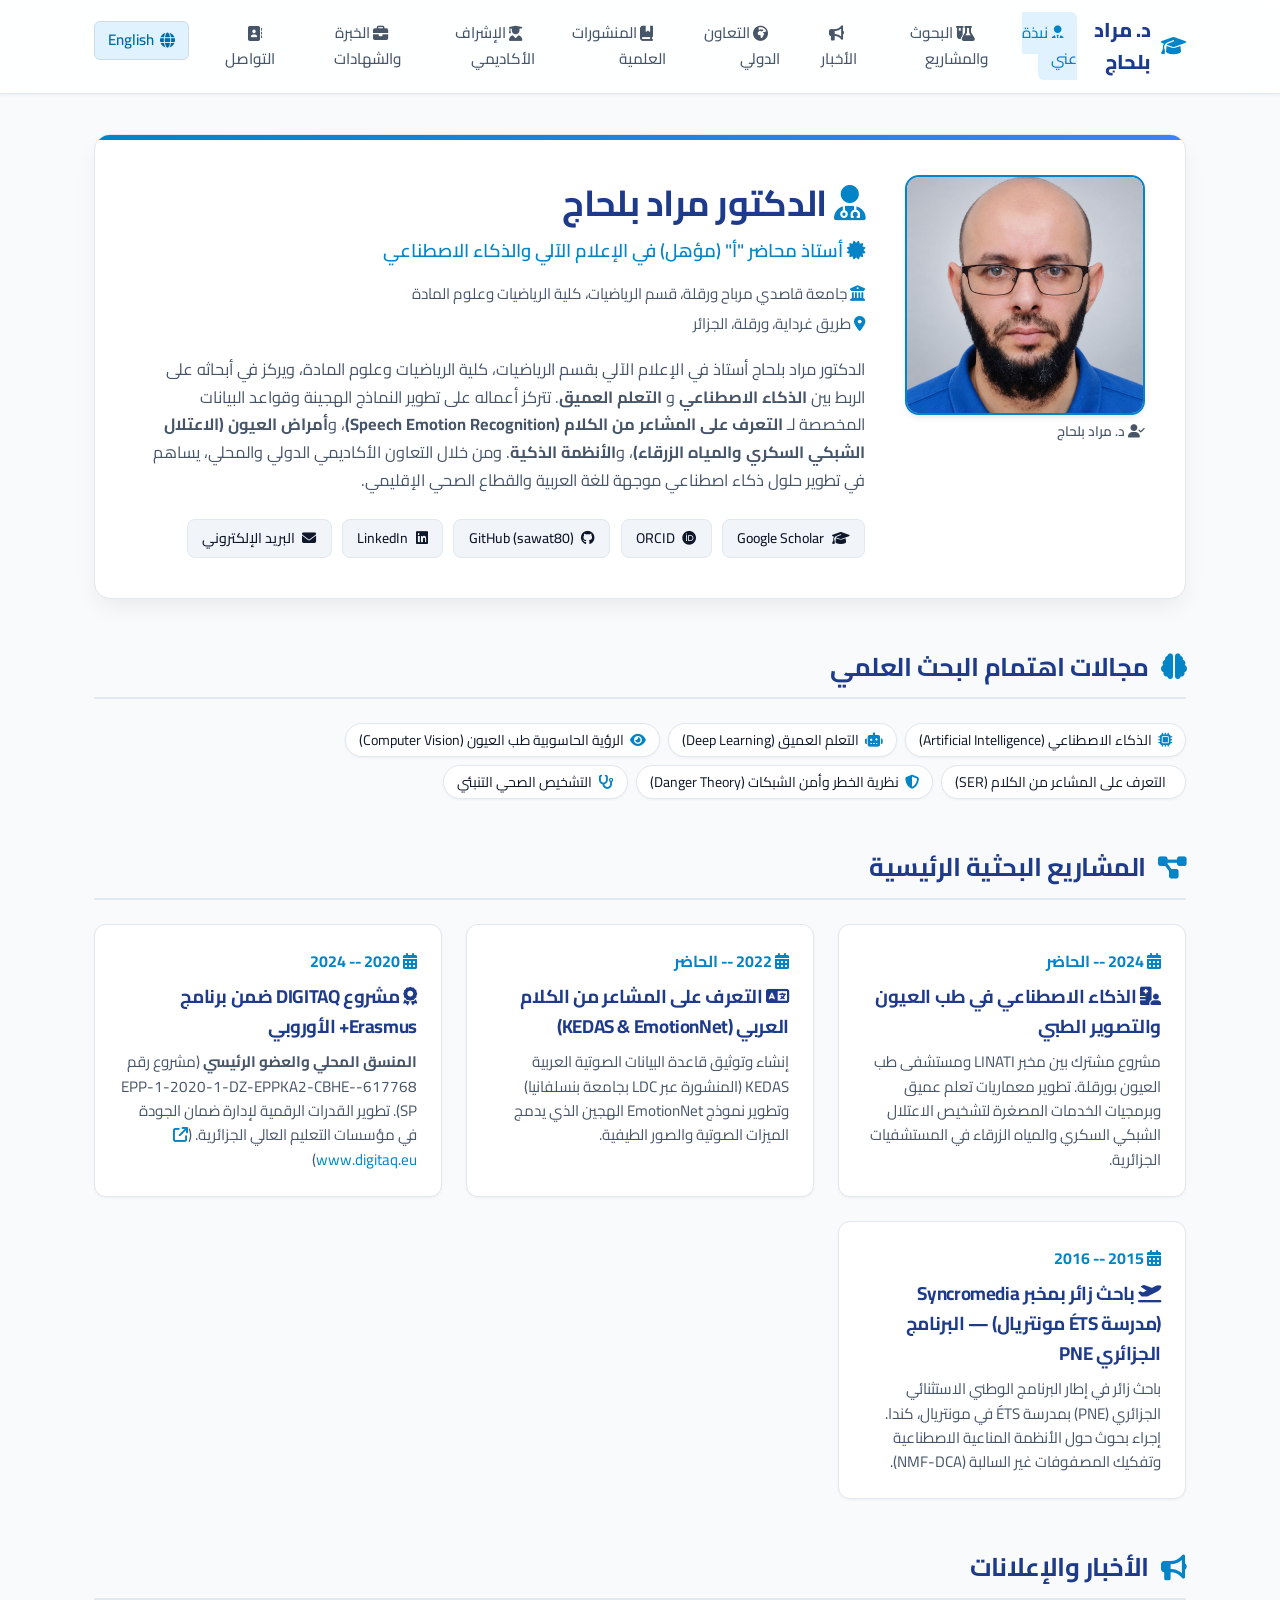
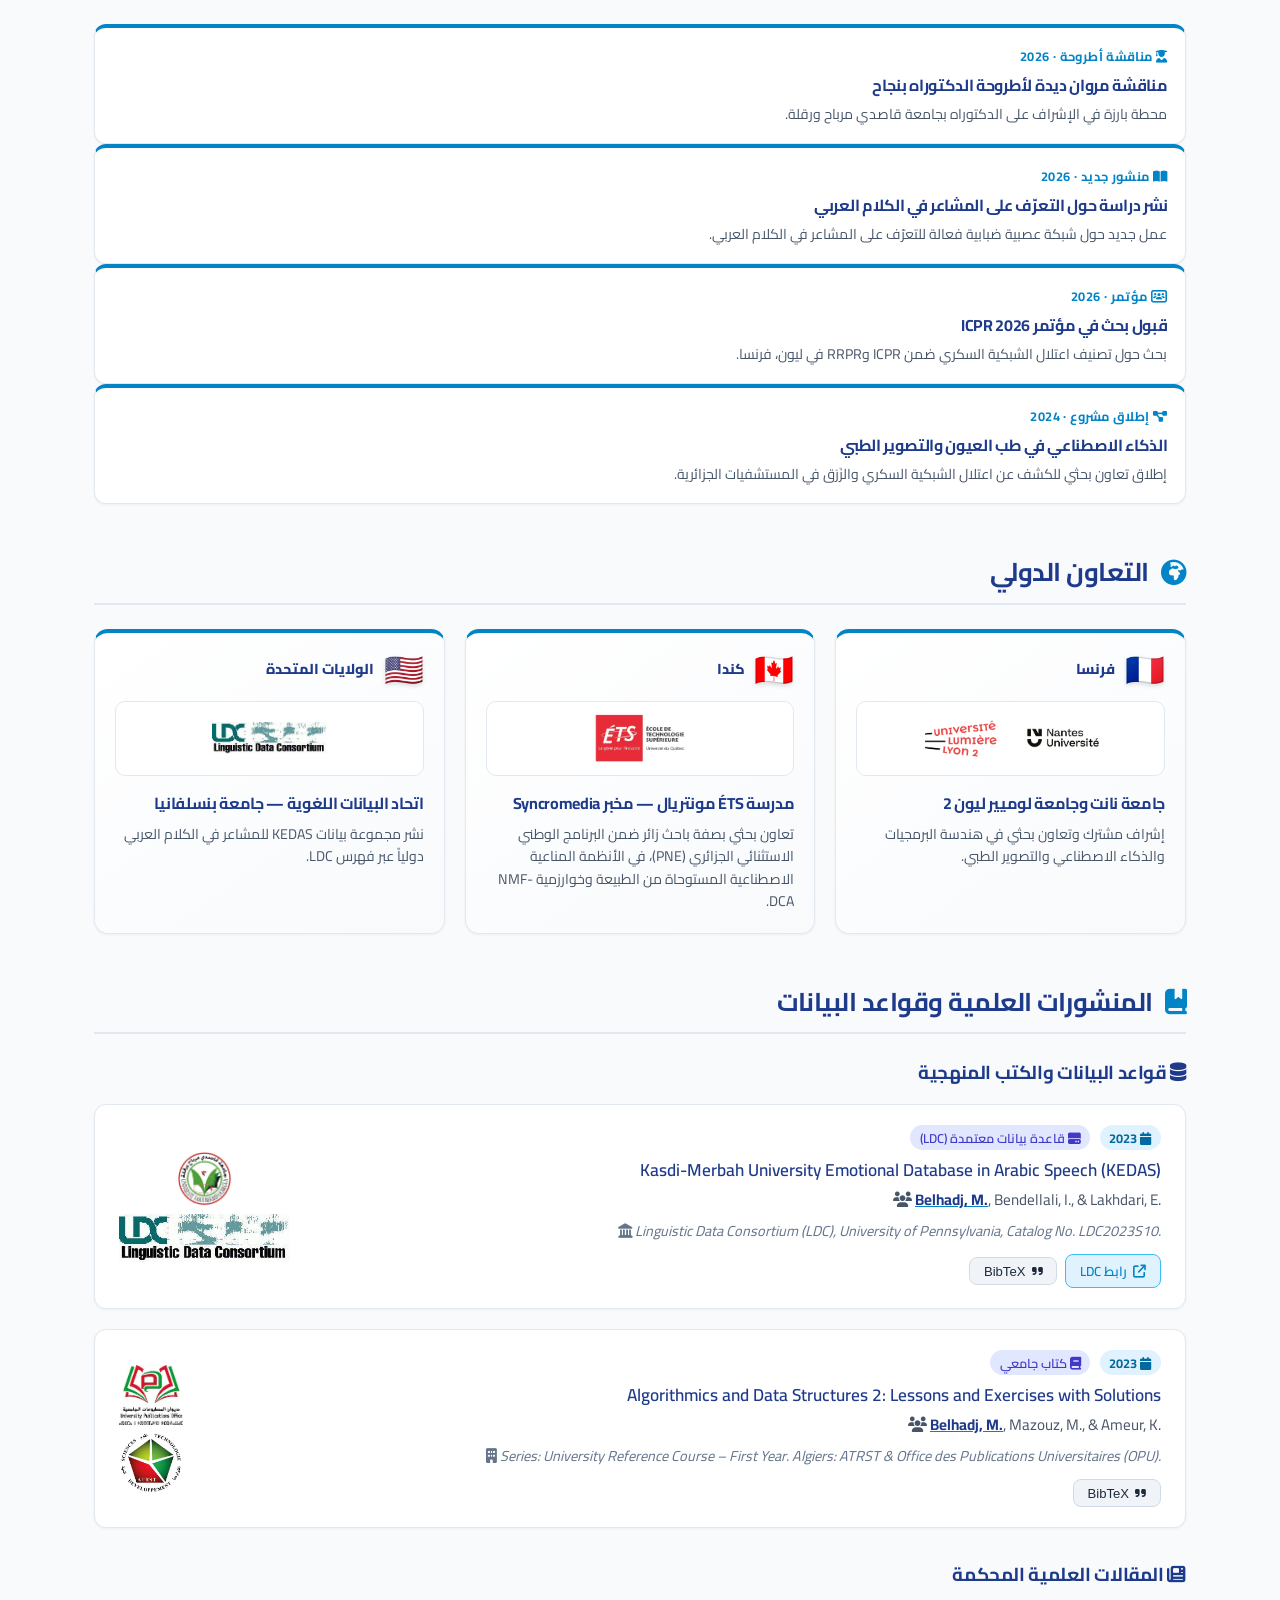
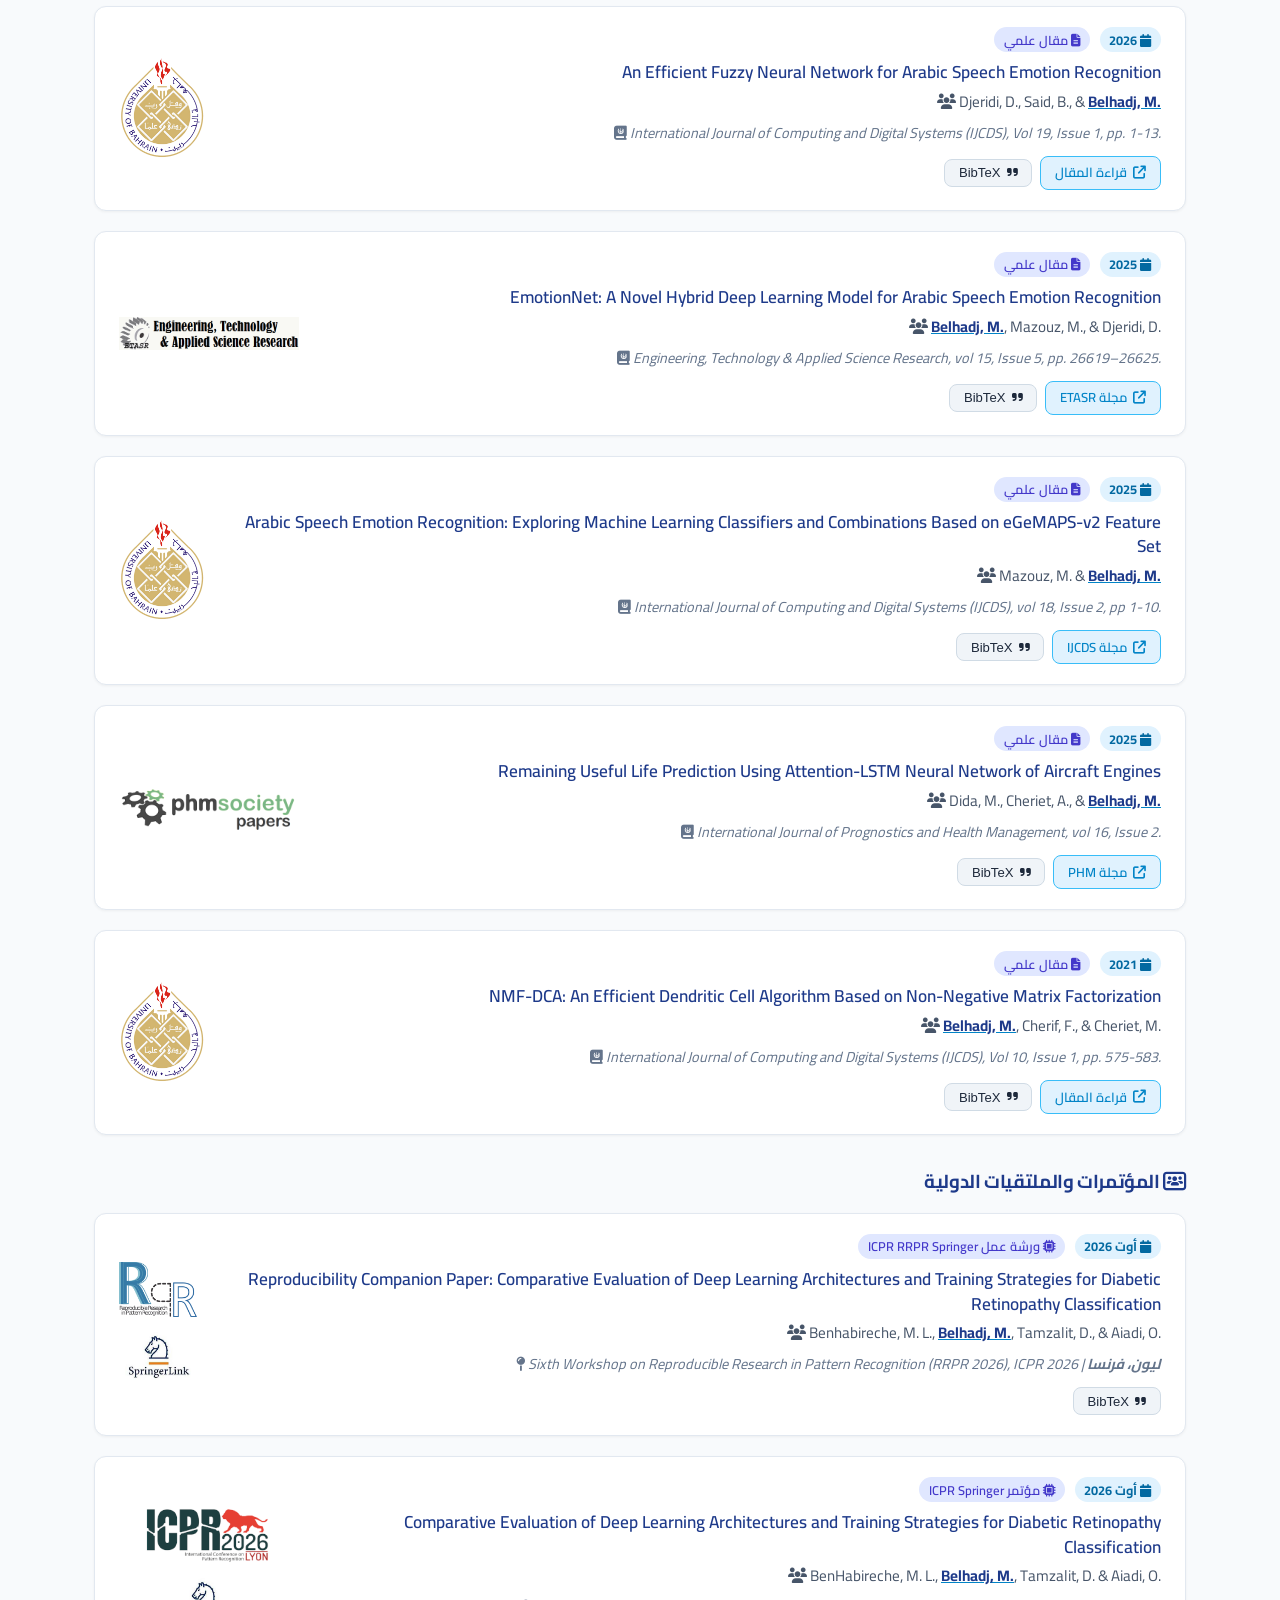
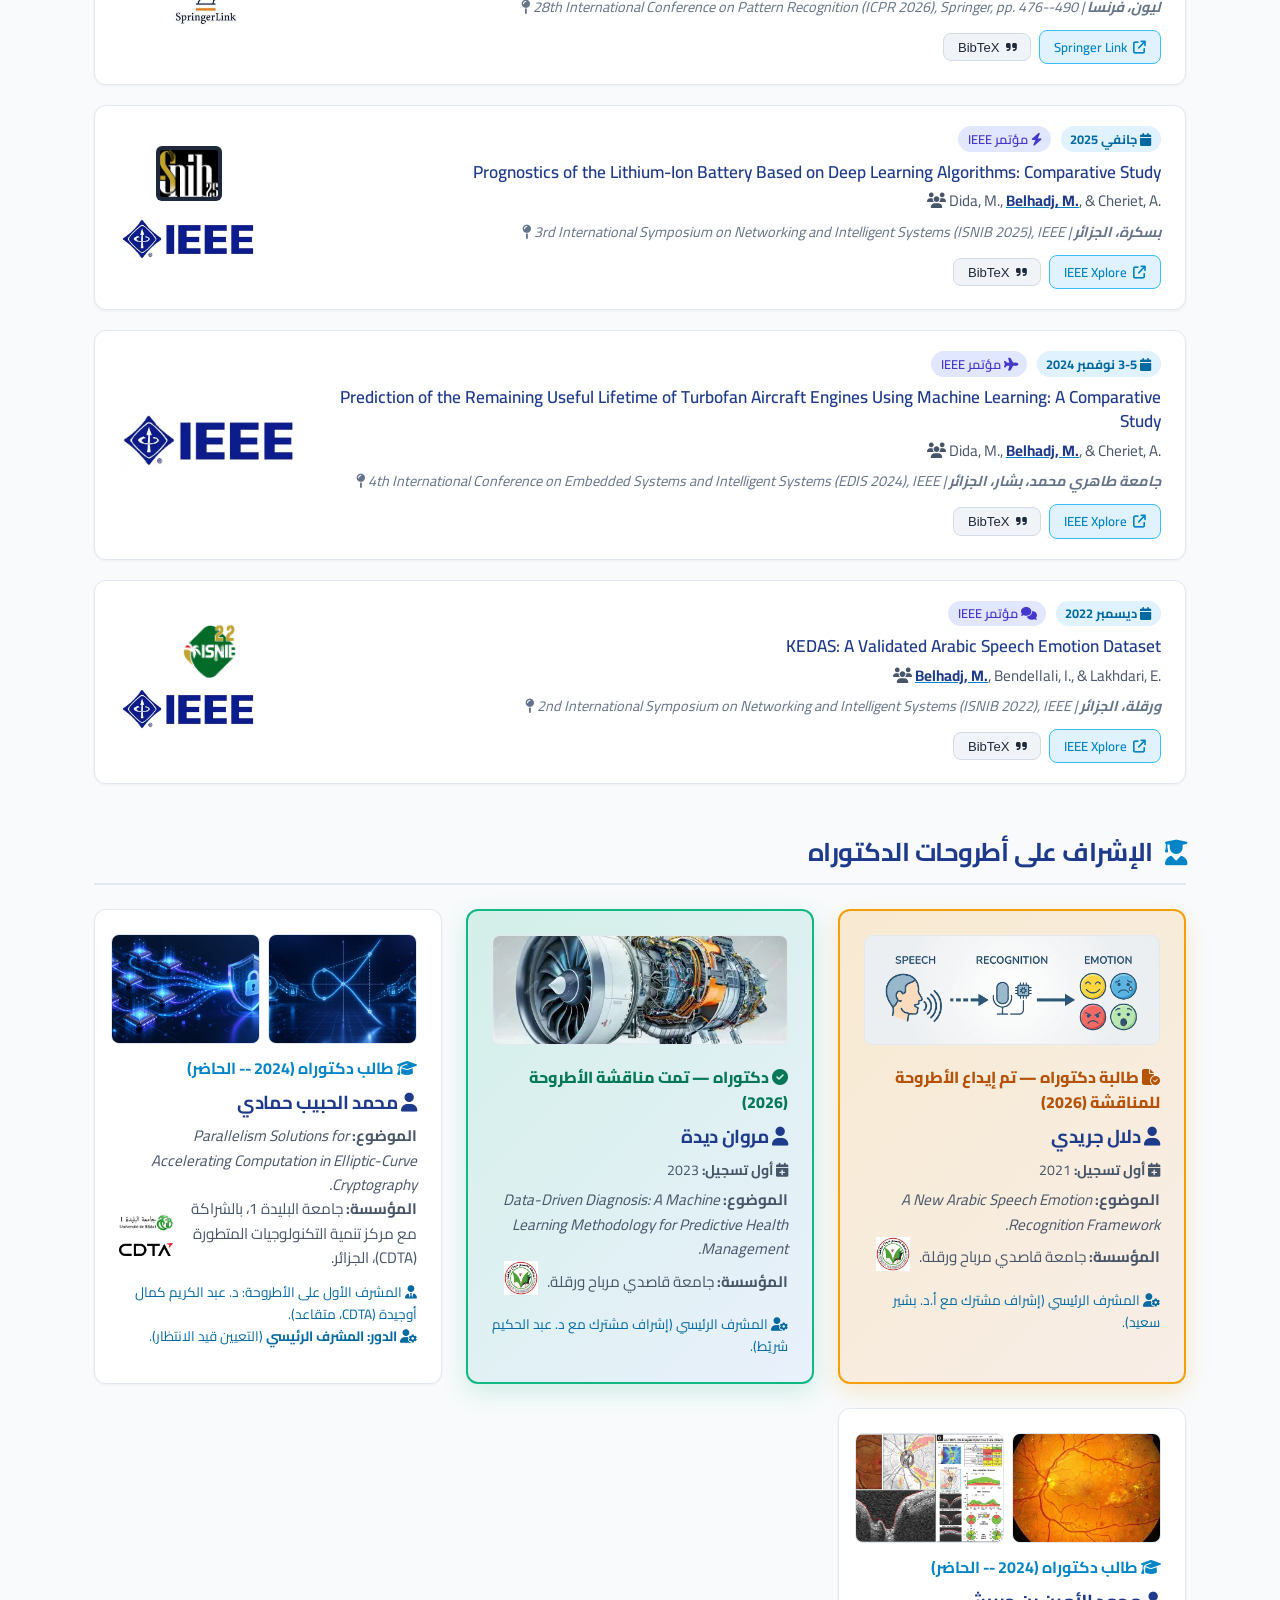
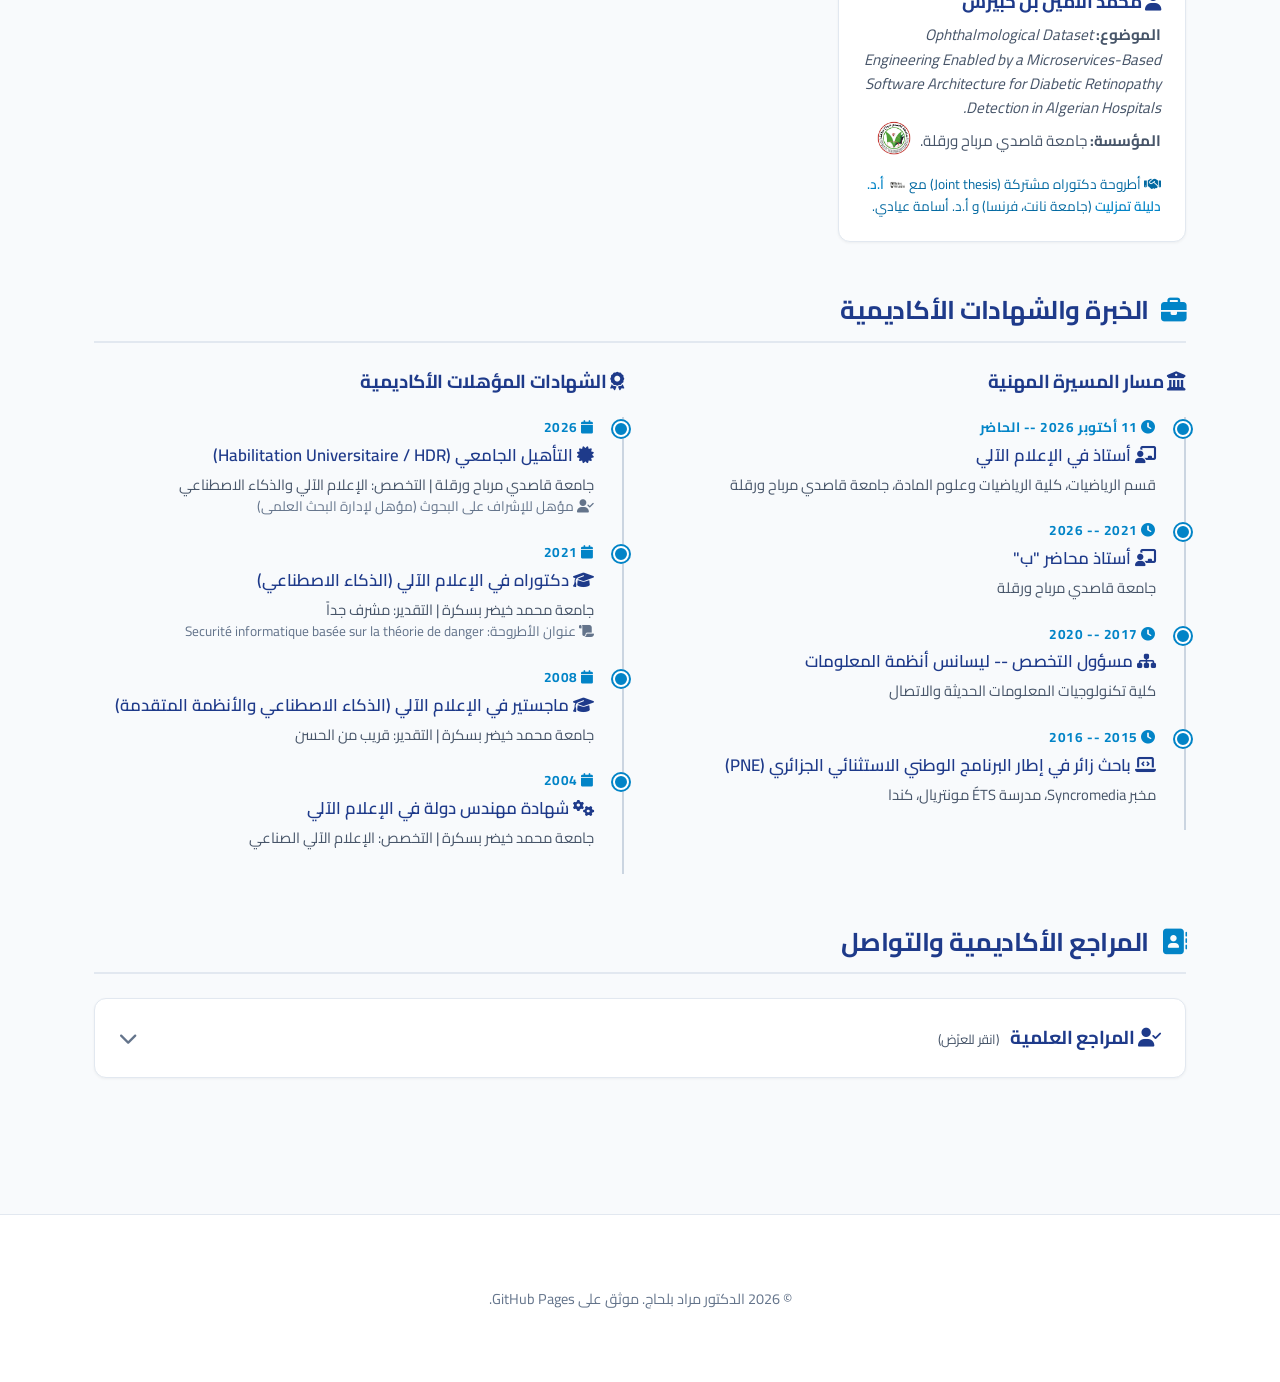
==== commit f207b4c9: "إضافة كلية الرياضيات وعلوم المادة" ====
--- a/index_ar.html
+++ b/index_ar.html
@@ -13,7 +13,7 @@
   <meta charset="UTF-8">
   <meta name="viewport" content="width=device-width, initial-scale=1.0">
   <title>الدكتور مراد بلحاج | السيرة الأكاديمية والبحوث</title>
-  <meta name="description" content="السيرة الذاتية والأكاديمية، المنشورات العلمية، والبحوث للدكتور مراد بلحاج، أستاذ في الإعلام الآلي بقسم الرياضيات، جامعة قاصدي مرباح ورقلة.">
+  <meta name="description" content="السيرة الذاتية والأكاديمية، المنشورات العلمية، والبحوث للدكتور مراد بلحاج، أستاذ في الإعلام الآلي بقسم الرياضيات، كلية الرياضيات وعلوم المادة، جامعة قاصدي مرباح ورقلة.">
   
   <!-- Google Fonts & Font Awesome Icons -->
   <link rel="preconnect" href="https://fonts.googleapis.com">
@@ -82,12 +82,12 @@
         <div class="hero-title-sub"><i class="fa-solid fa-certificate"></i> أستاذ محاضر "أ" (مؤهل) في الإعلام الآلي والذكاء الاصطناعي</div>
         
         <div class="hero-affiliation">
-          <span><i class="fa-solid fa-building-columns" style="color: var(--accent-primary);"></i> جامعة قاصدي مرباح ورقلة، قسم الرياضيات</span>
+          <span><i class="fa-solid fa-building-columns" style="color: var(--accent-primary);"></i> جامعة قاصدي مرباح ورقلة، قسم الرياضيات، كلية الرياضيات وعلوم المادة</span>
           <span><i class="fa-solid fa-location-dot" style="color: var(--accent-primary);"></i> طريق غرداية، ورقلة، الجزائر</span>
         </div>
 
         <p class="hero-bio">
-          الدكتور مراد بلحاج أستاذ في الإعلام الآلي بقسم الرياضيات، ويركز في أبحاثه على الربط بين 
+          الدكتور مراد بلحاج أستاذ في الإعلام الآلي بقسم الرياضيات، كلية الرياضيات وعلوم المادة، ويركز في أبحاثه على الربط بين 
           <strong>الذكاء الاصطناعي</strong> و <strong>التعلم العميق</strong>. تتركز أعماله على تطوير النماذج الهجينة 
           وقواعد البيانات المخصصة لـ <strong>التعرف على المشاعر من الكلام (Speech Emotion Recognition)</strong>، 
           و<strong>أمراض العيون (الاعتلال الشبكي السكري والمياه الزرقاء)</strong>، و<strong>الأنظمة الذكية</strong>. 
@@ -541,7 +541,7 @@
           <div class="timeline-item">
             <div class="timeline-date"><i class="fa-solid fa-clock"></i> 11 أكتوبر 2026 -- الحاضر</div>
             <div class="timeline-title"><i class="fa-solid fa-chalkboard-user"></i> أستاذ في الإعلام الآلي</div>
-            <div class="timeline-subtitle">قسم الرياضيات، جامعة قاصدي مرباح ورقلة</div>
+            <div class="timeline-subtitle">قسم الرياضيات، كلية الرياضيات وعلوم المادة، جامعة قاصدي مرباح ورقلة</div>
           </div>
 
           <div class="timeline-item">
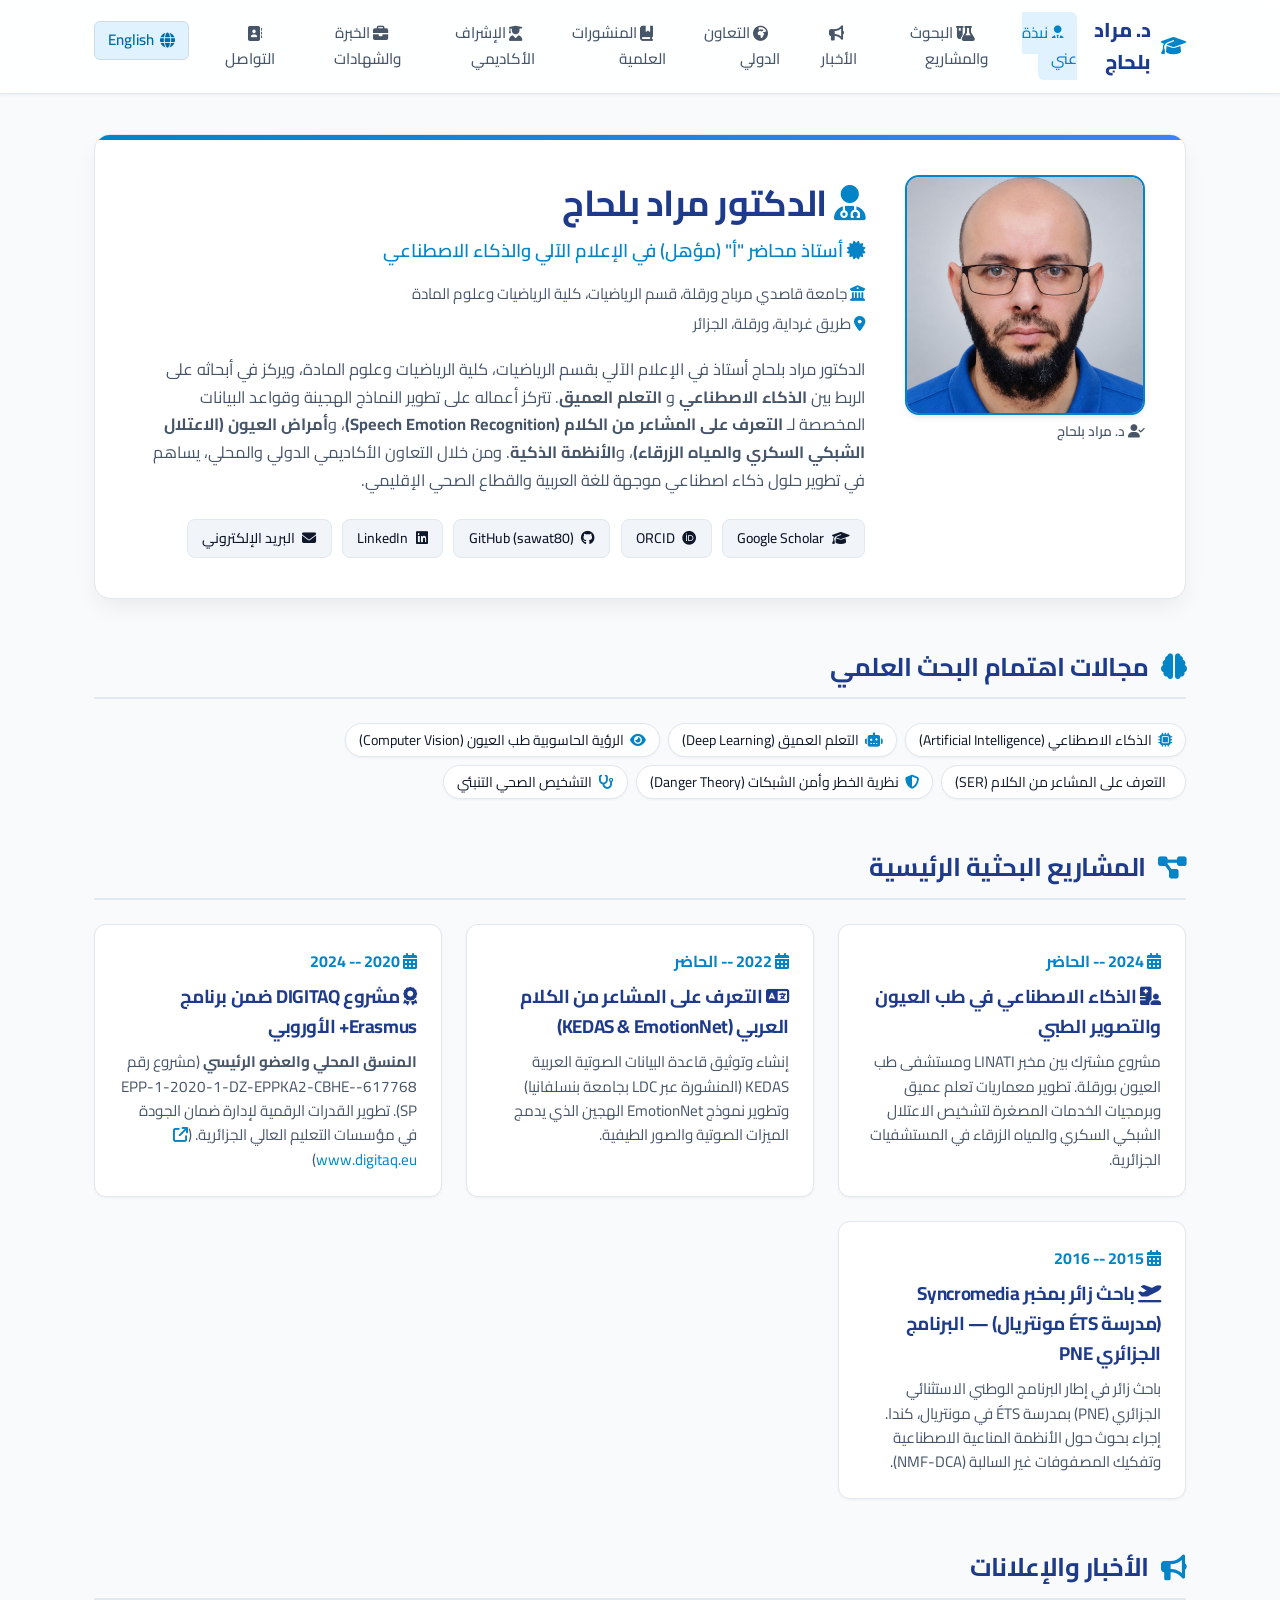
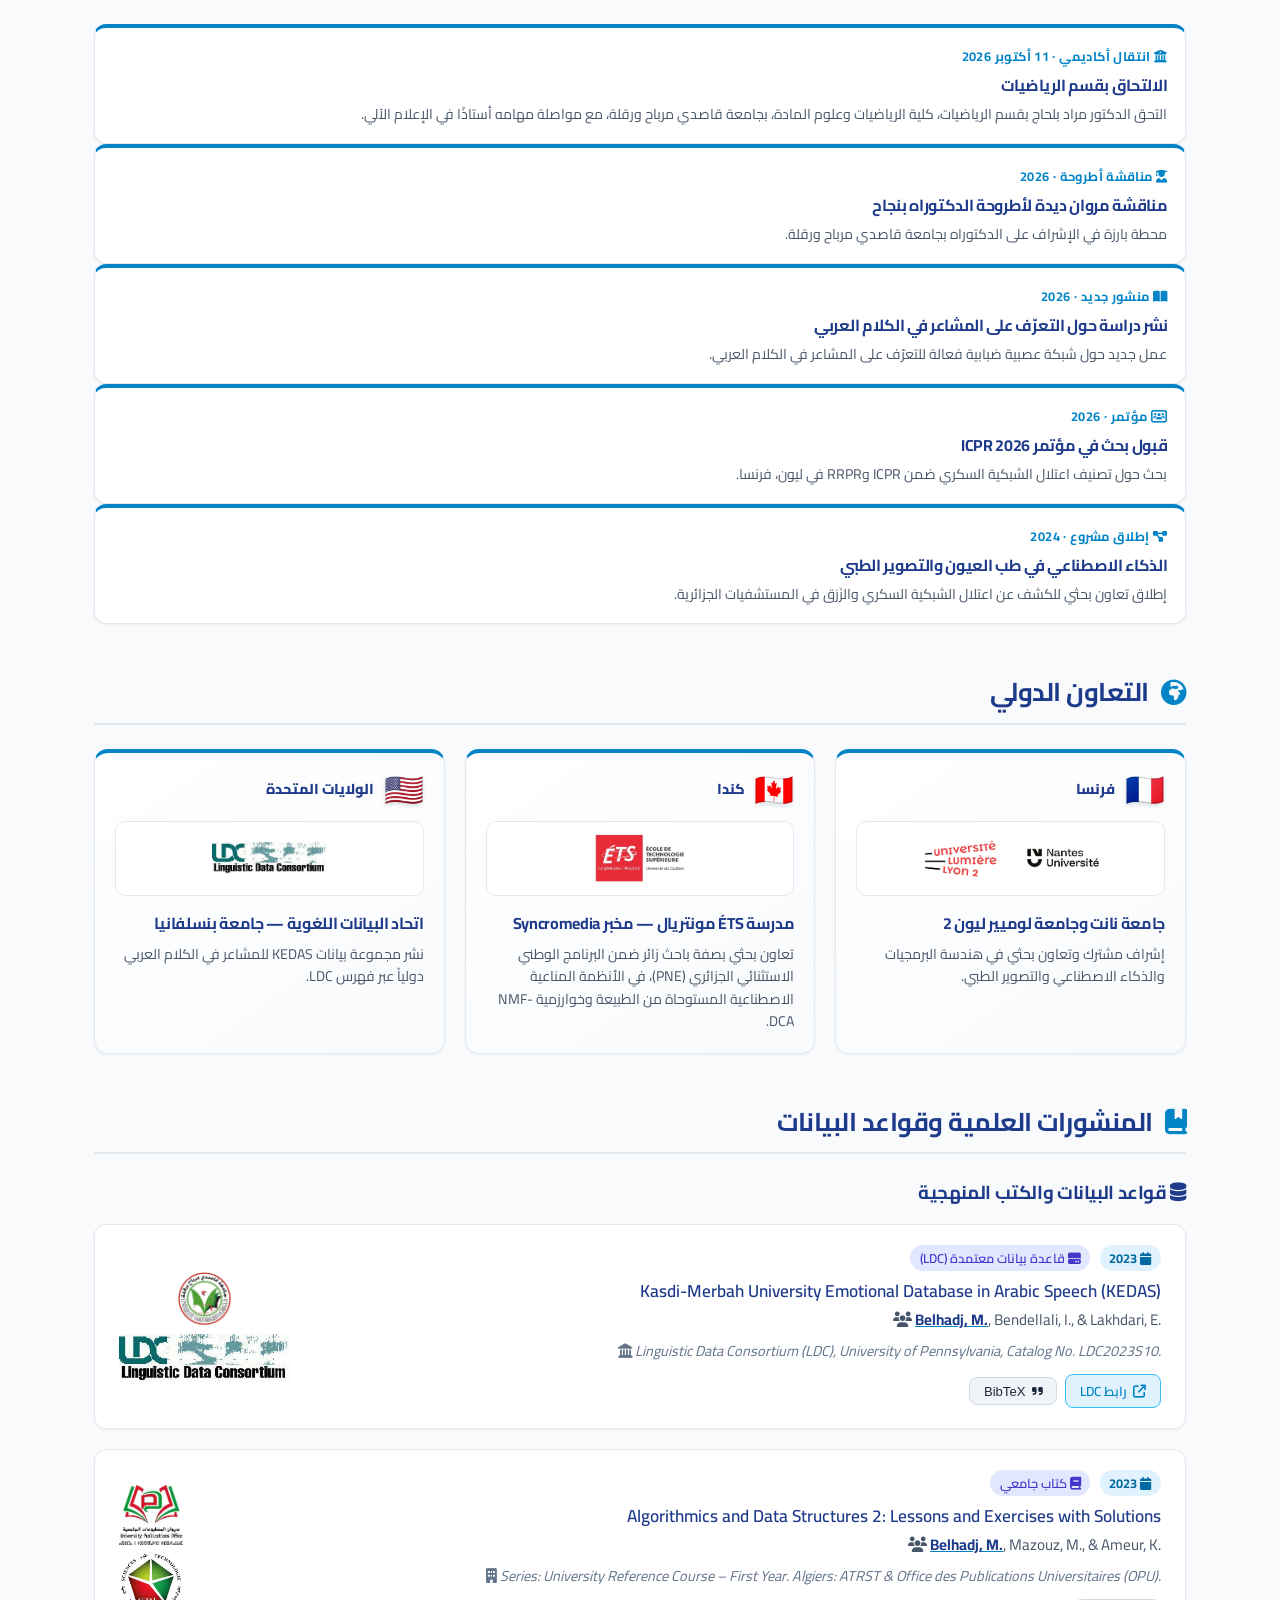
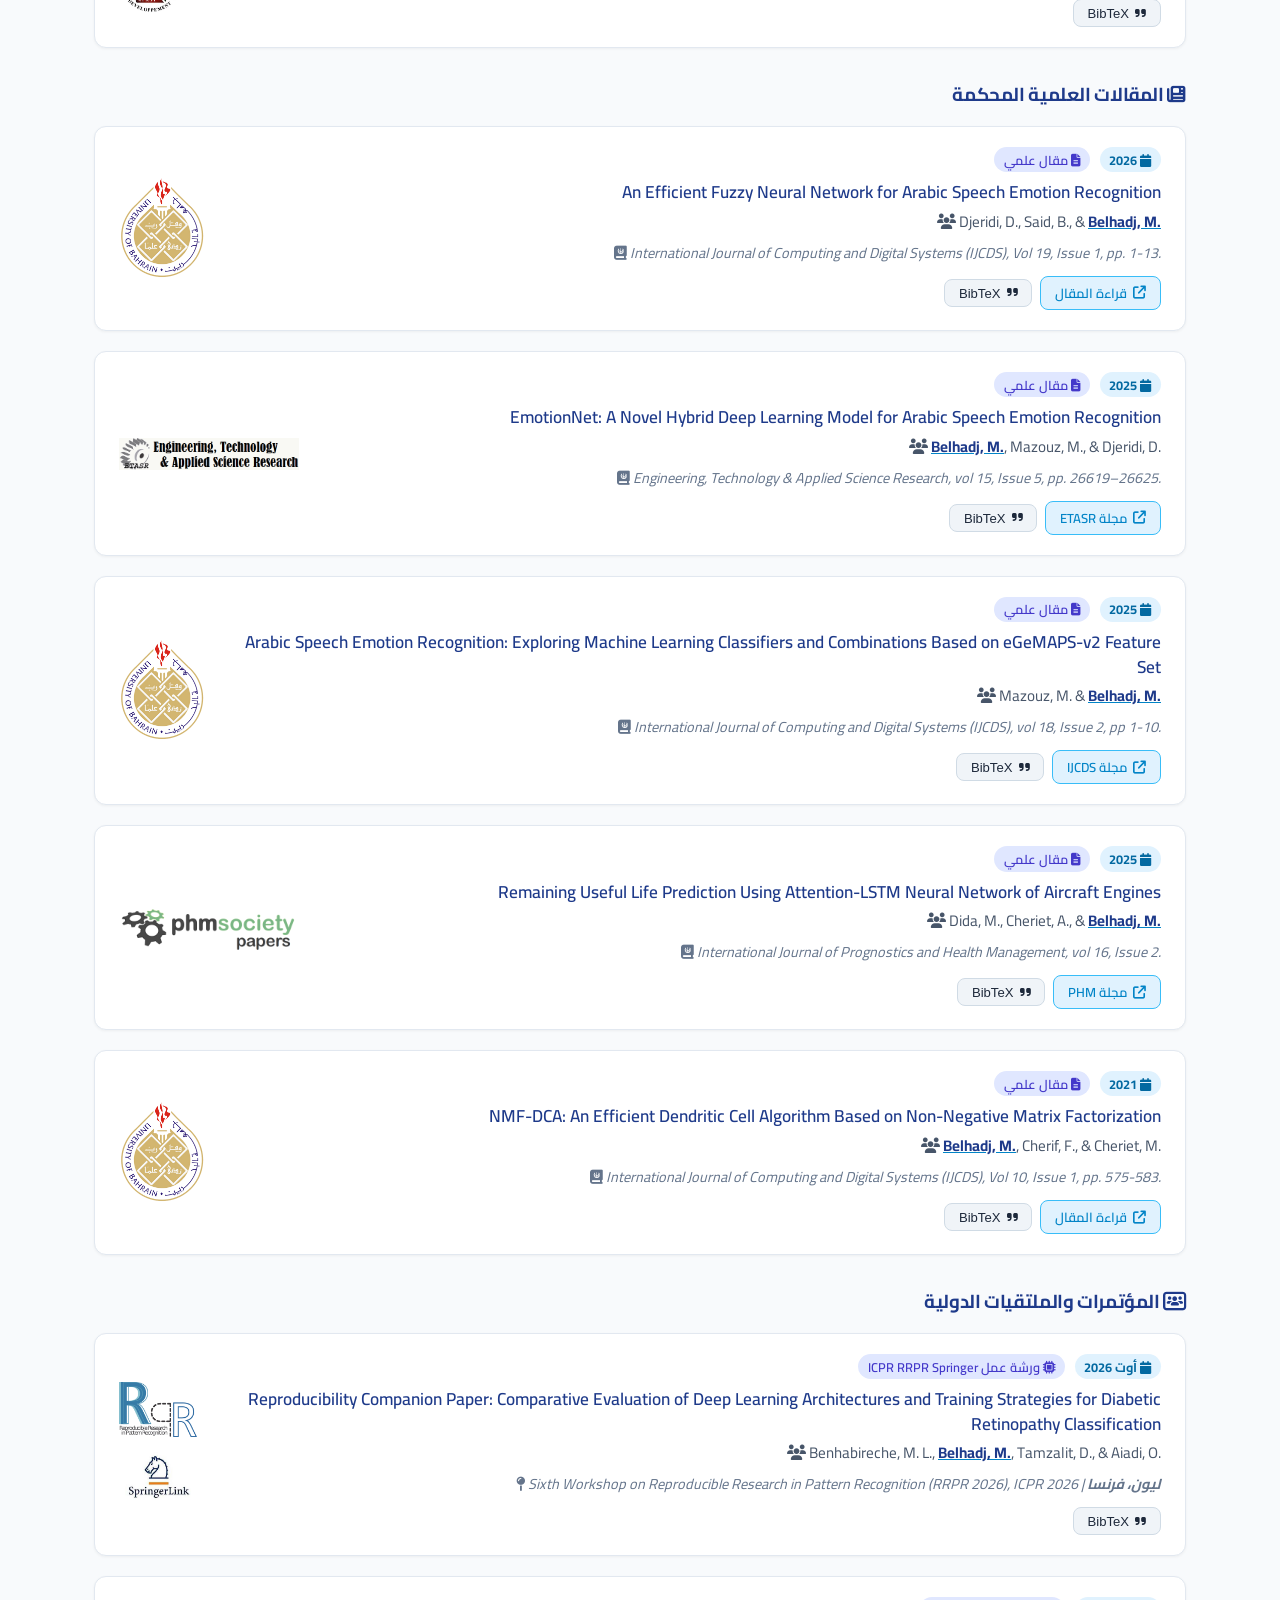
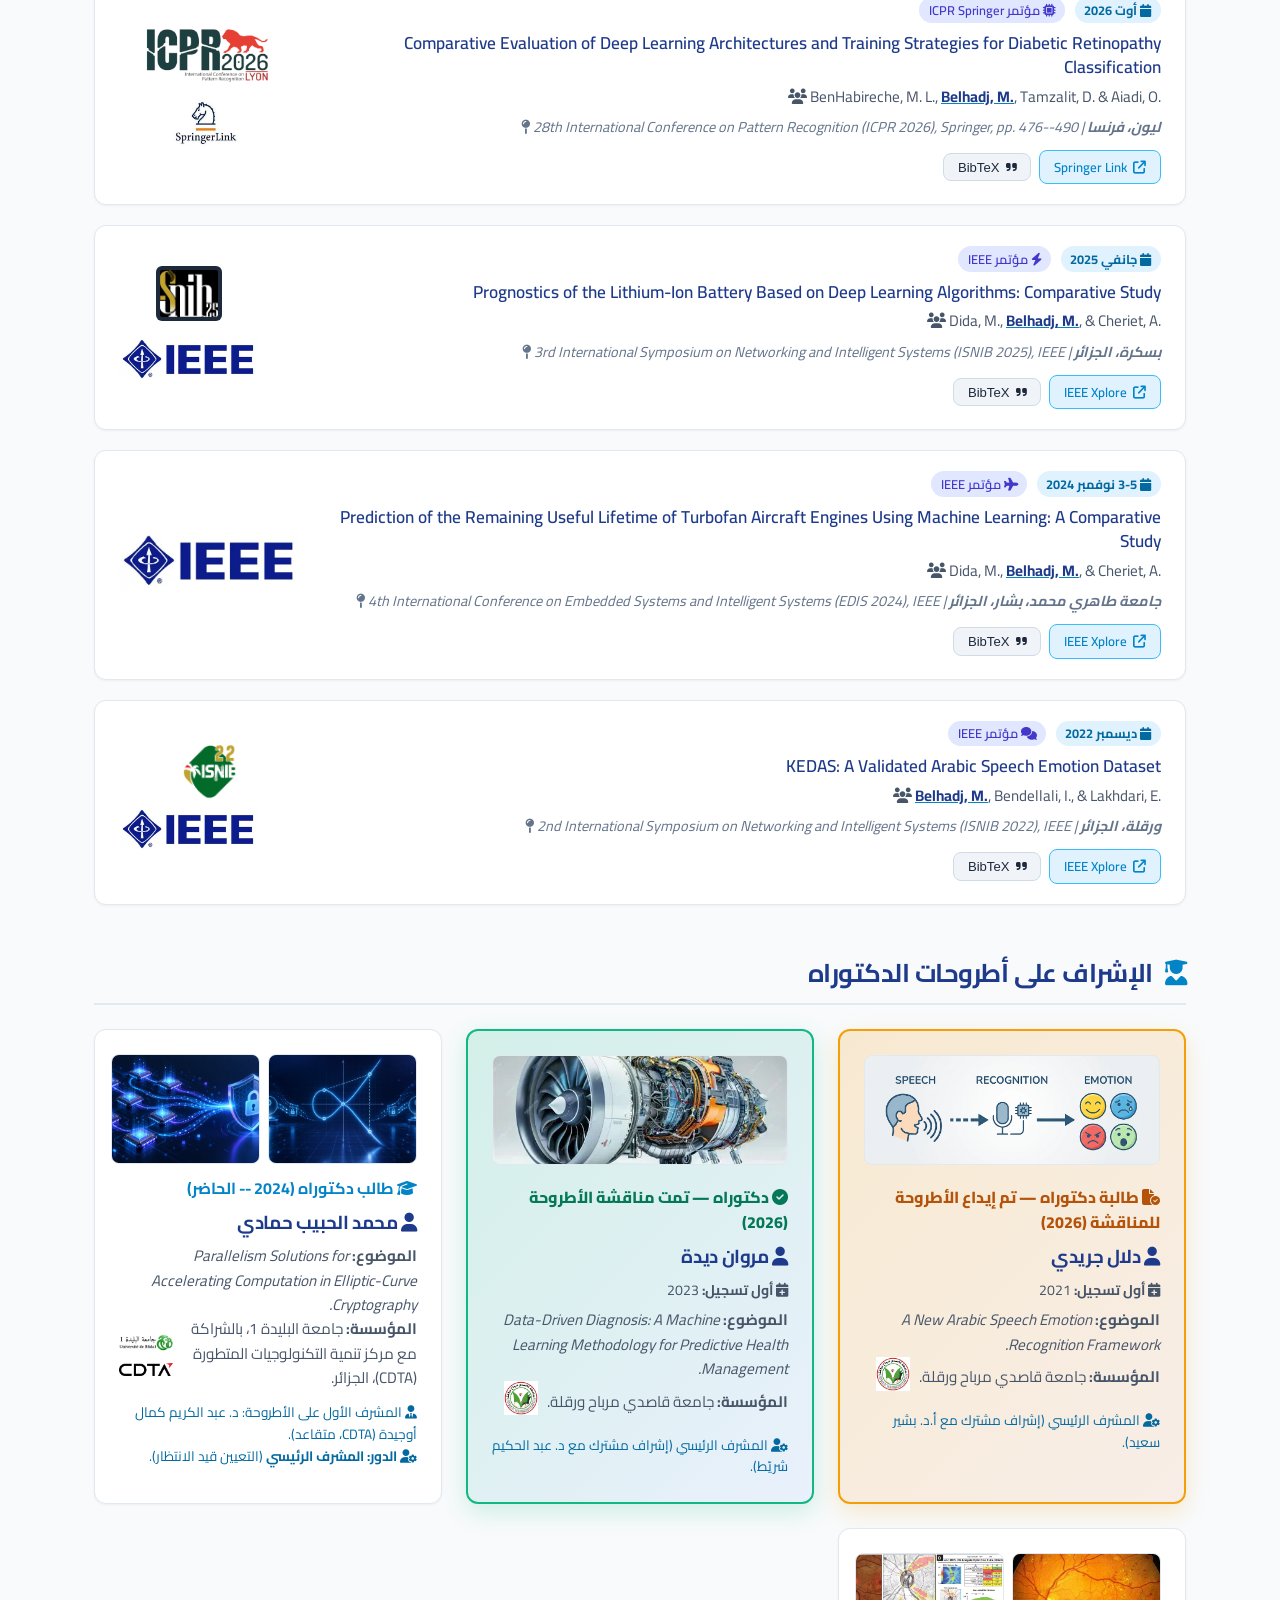
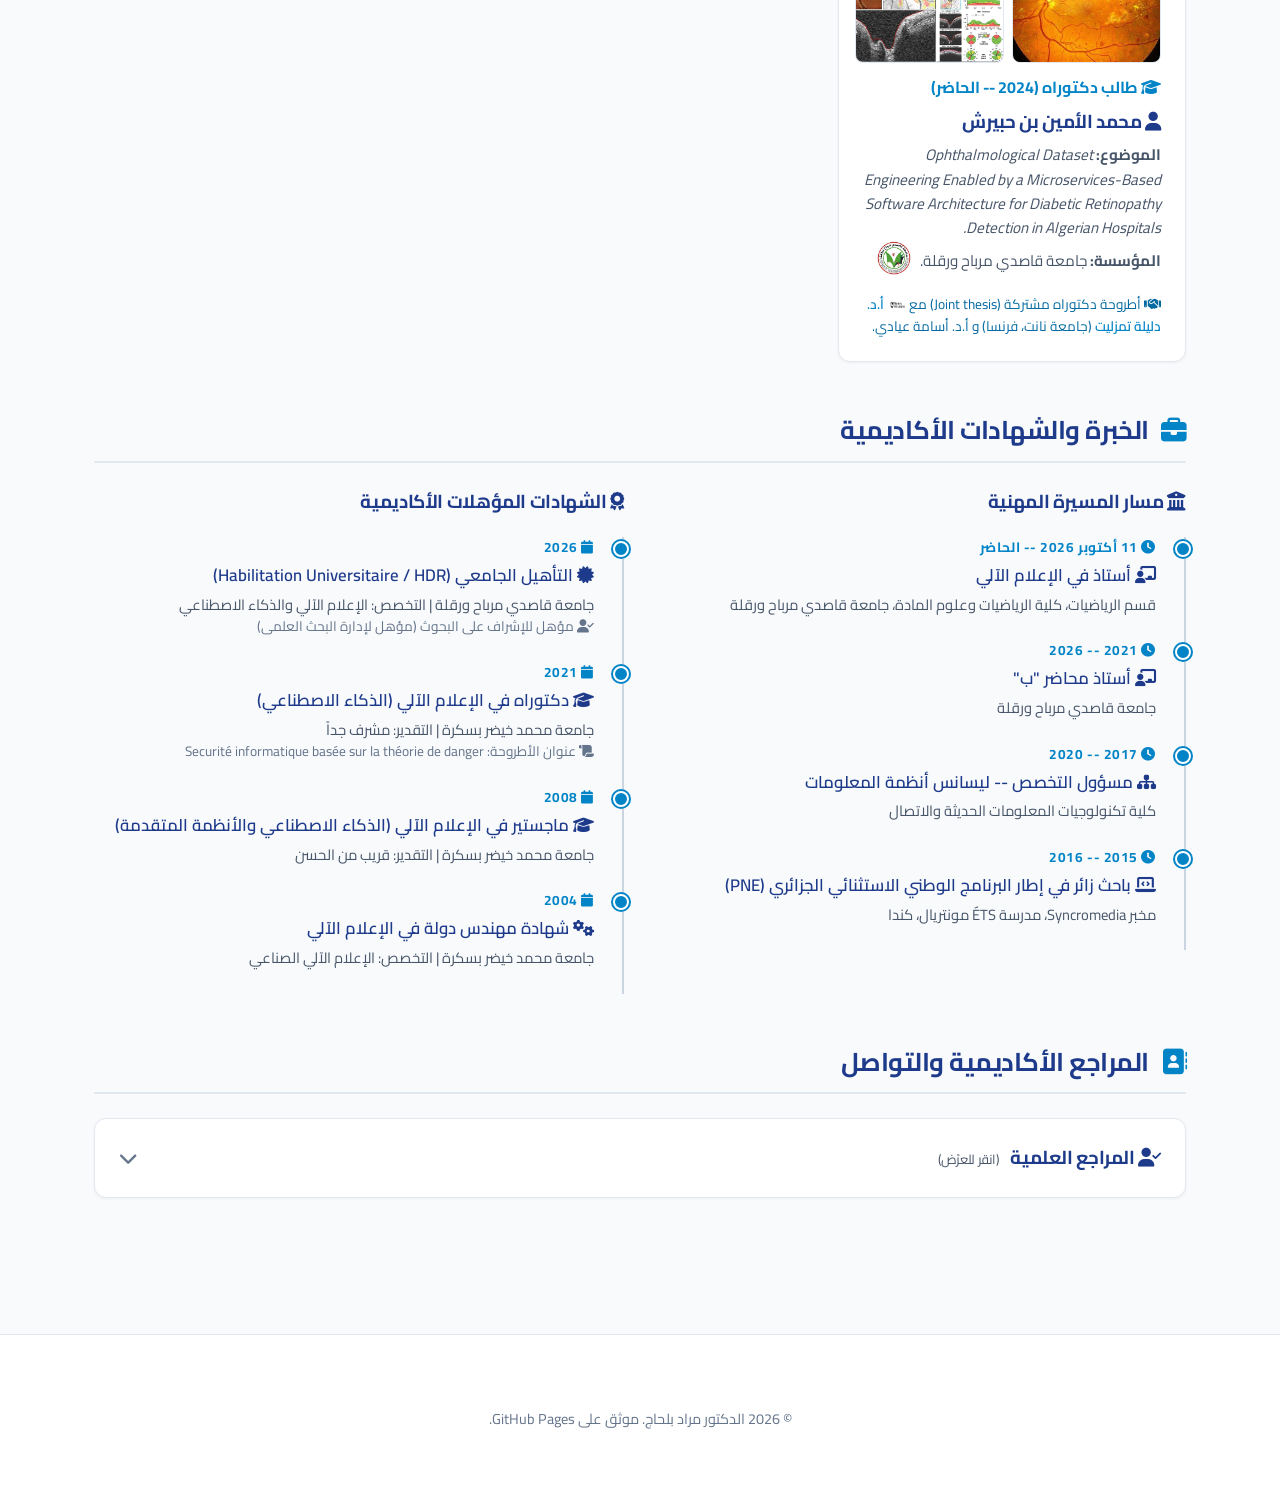
==== commit 23e767eb: "إضافة خبر الانتقال إلى قسم الرياضيات" ====
--- a/index_ar.html
+++ b/index_ar.html
@@ -176,6 +176,7 @@
     <section id="news" style="margin-bottom: 3rem;">
       <h2 class="section-title"><i class="fa-solid fa-bullhorn"></i> الأخبار والإعلانات</h2>
       <div class="news-grid">
+        <article class="news-card"><div class="news-meta"><i class="fa-solid fa-building-columns"></i> انتقال أكاديمي · 11 أكتوبر 2026</div><h3>الالتحاق بقسم الرياضيات</h3><p>التحق الدكتور مراد بلحاج بقسم الرياضيات، كلية الرياضيات وعلوم المادة، بجامعة قاصدي مرباح ورقلة، مع مواصلة مهامه أستاذًا في الإعلام الآلي.</p></article>
         <article class="news-card"><div class="news-meta"><i class="fa-solid fa-user-graduate"></i> مناقشة أطروحة · 2026</div><h3>مناقشة مروان ديدة لأطروحة الدكتوراه بنجاح</h3><p>محطة بارزة في الإشراف على الدكتوراه بجامعة قاصدي مرباح ورقلة.</p></article>
         <article class="news-card"><div class="news-meta"><i class="fa-solid fa-book-open"></i> منشور جديد · 2026</div><h3>نشر دراسة حول التعرّف على المشاعر في الكلام العربي</h3><p>عمل جديد حول شبكة عصبية ضبابية فعالة للتعرّف على المشاعر في الكلام العربي.</p></article>
         <article class="news-card"><div class="news-meta"><i class="fa-solid fa-users-rectangle"></i> مؤتمر · 2026</div><h3>قبول بحث في مؤتمر ICPR 2026</h3><p>بحث حول تصنيف اعتلال الشبكية السكري ضمن ICPR وRRPR في ليون، فرنسا.</p></article>
